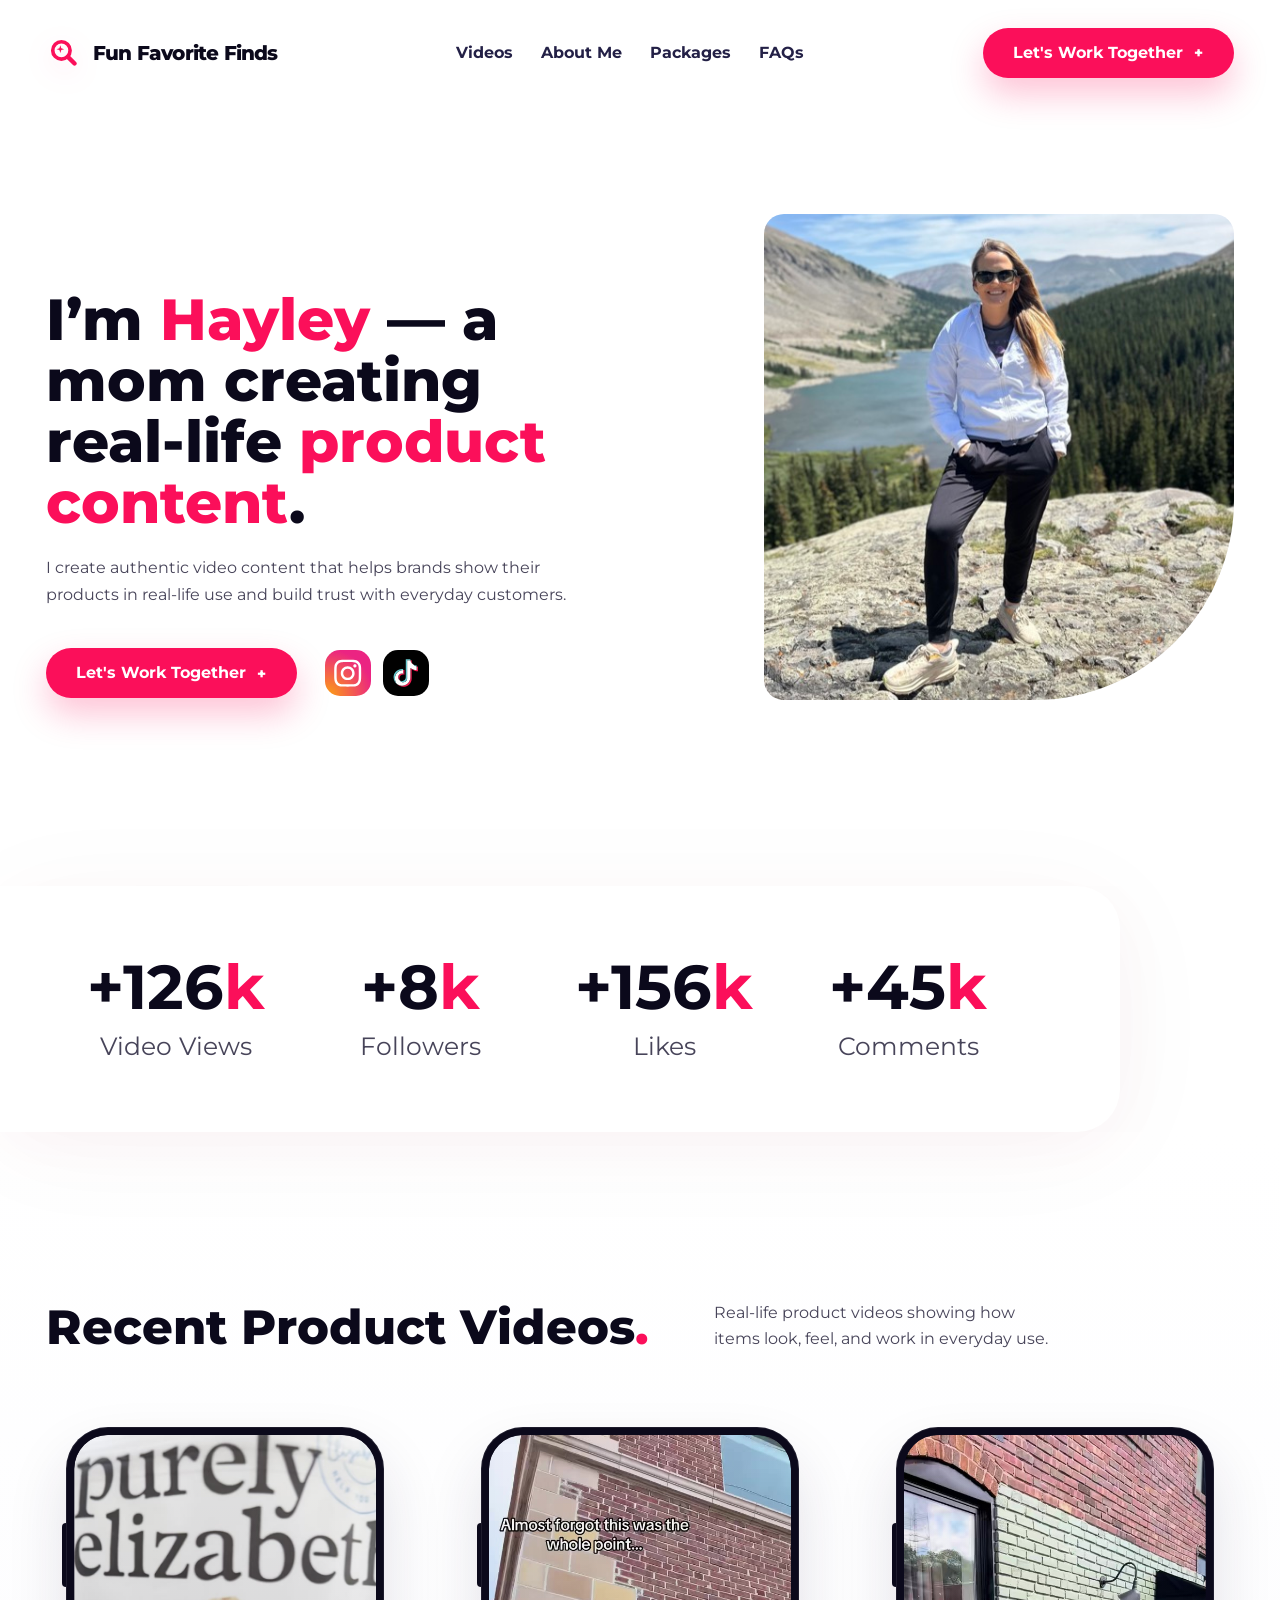
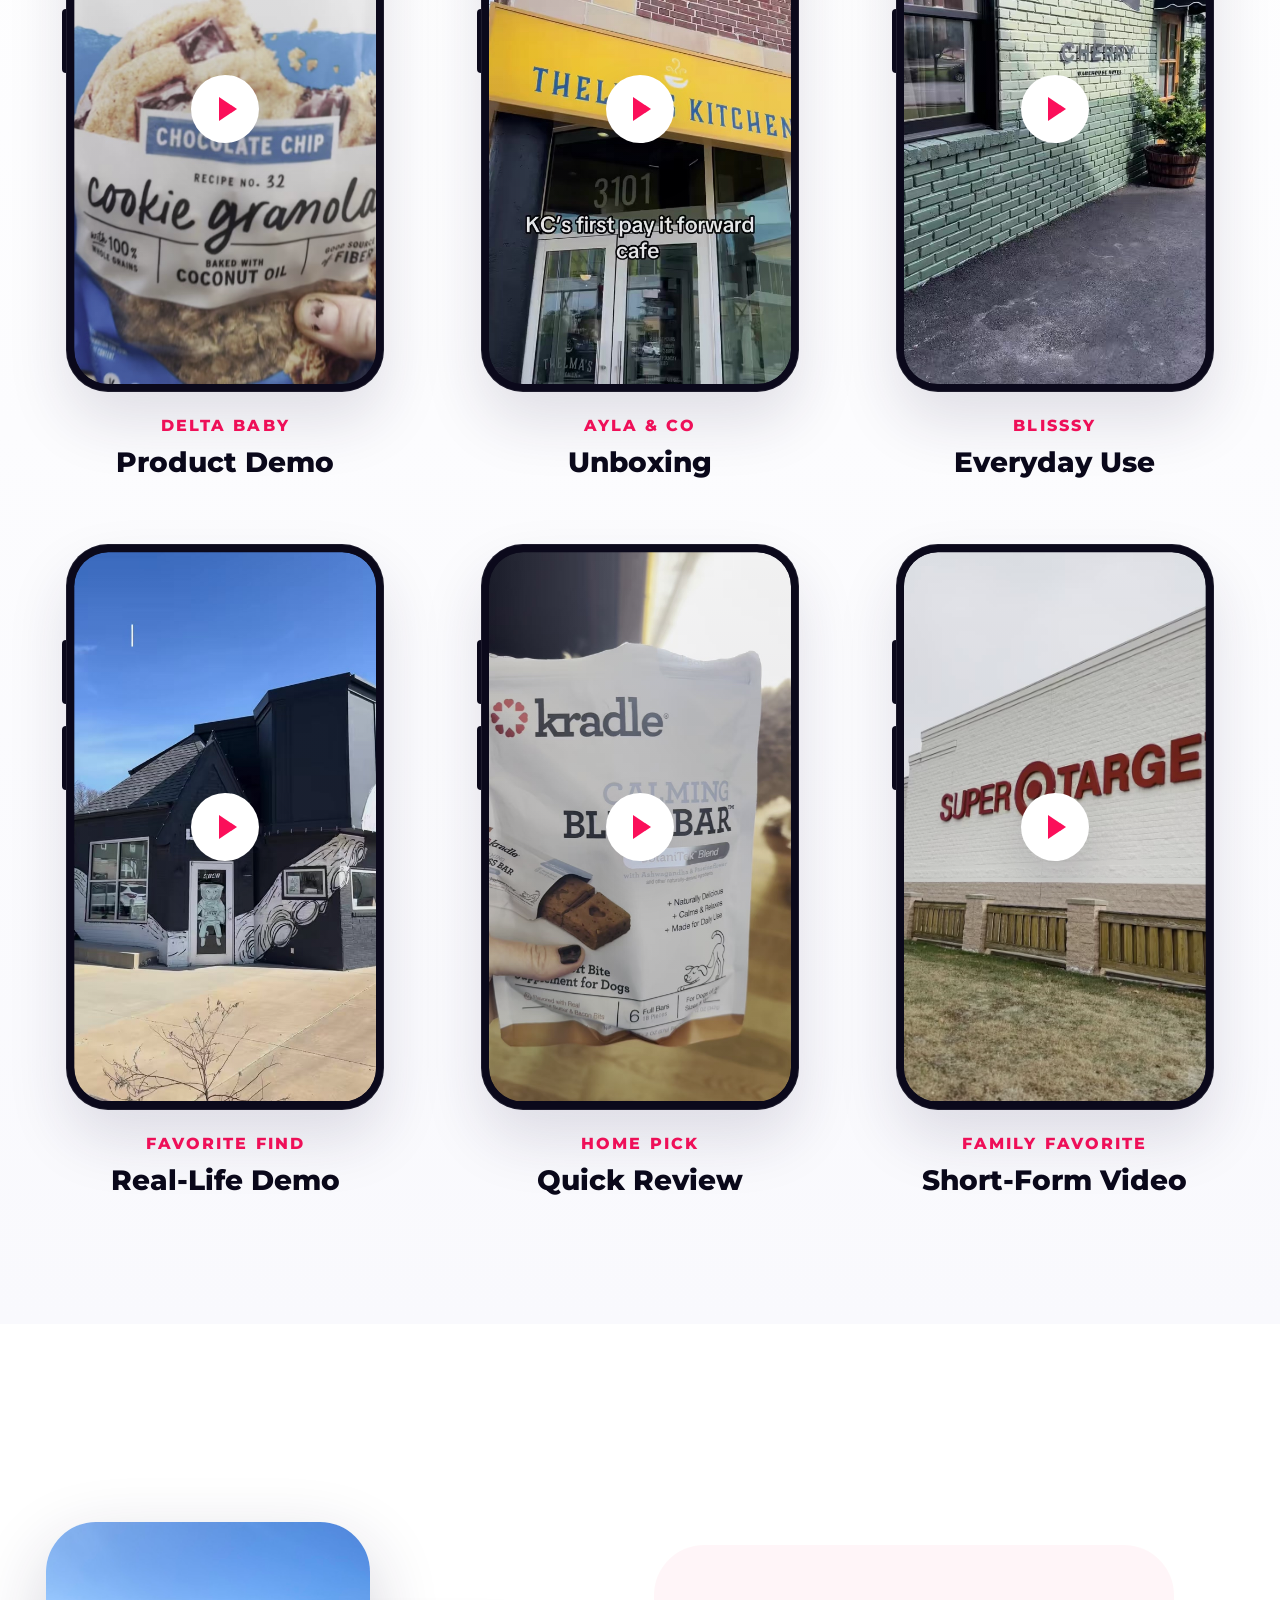
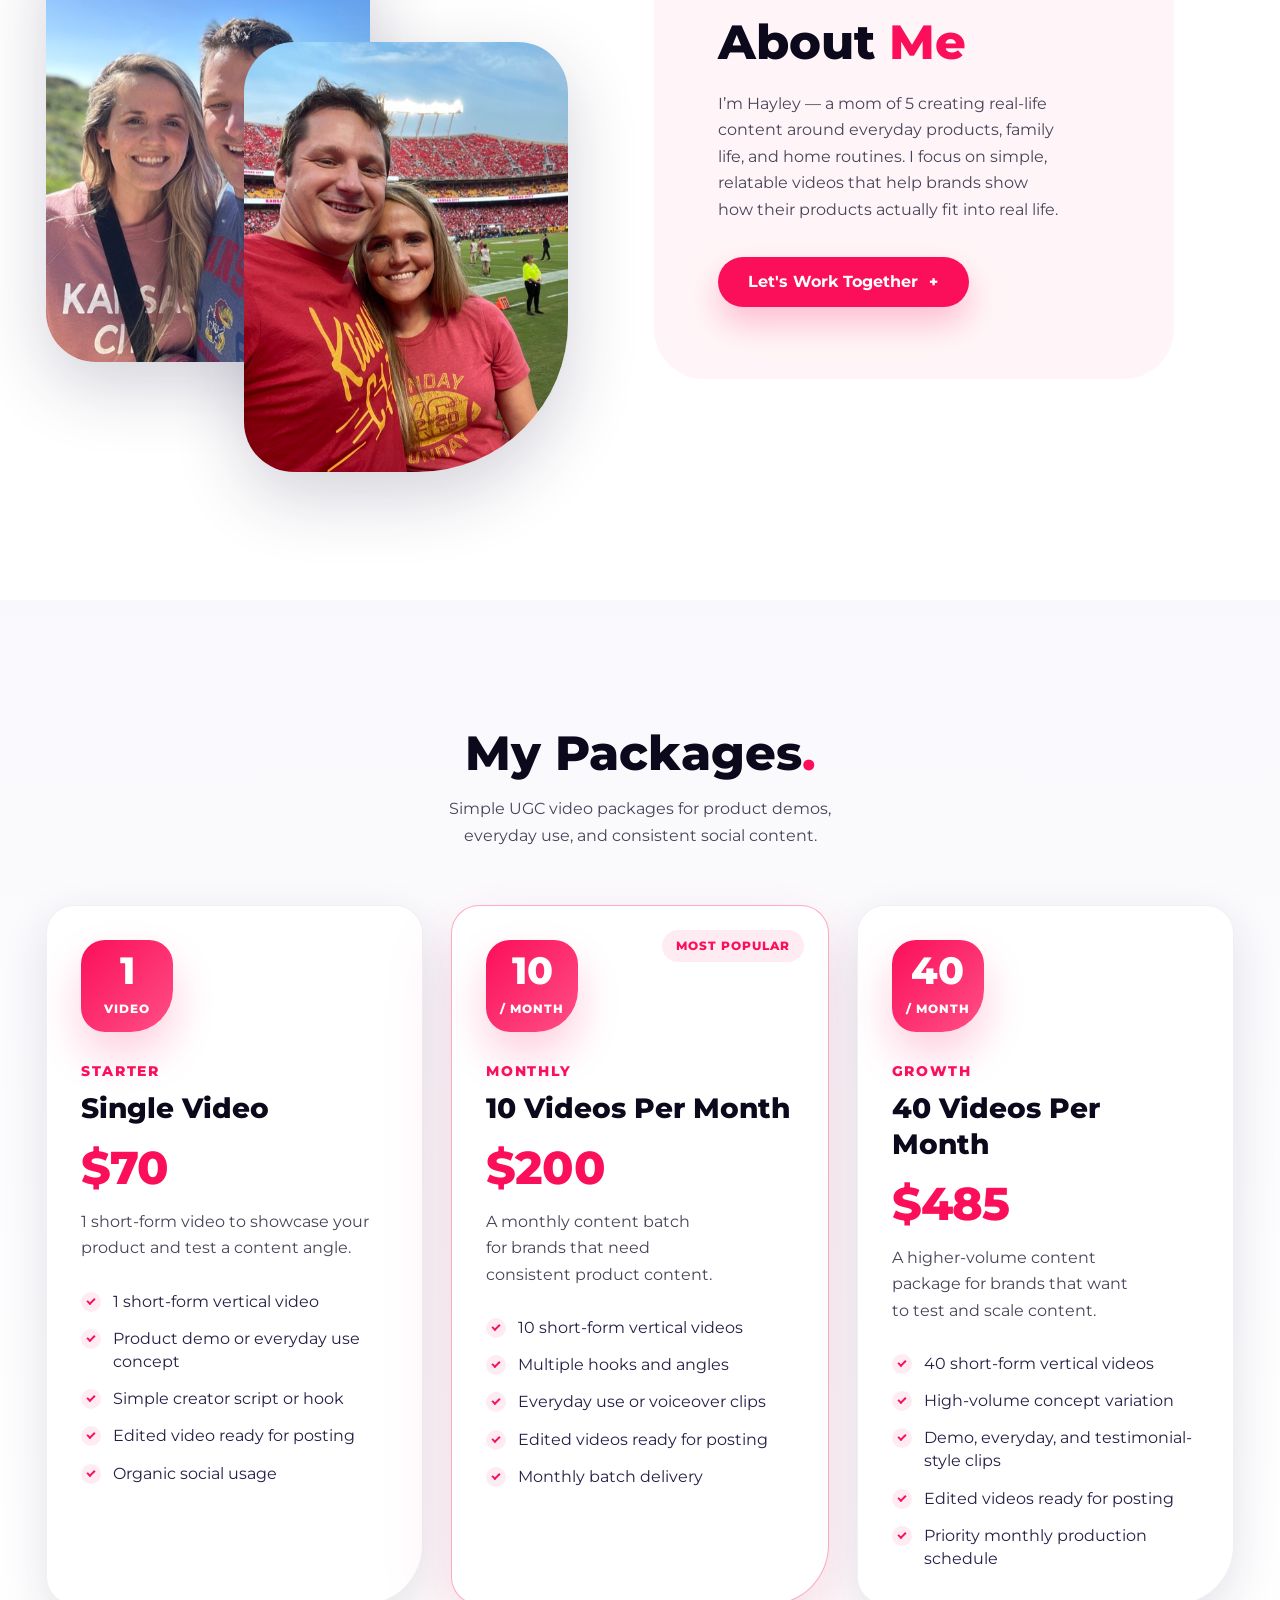
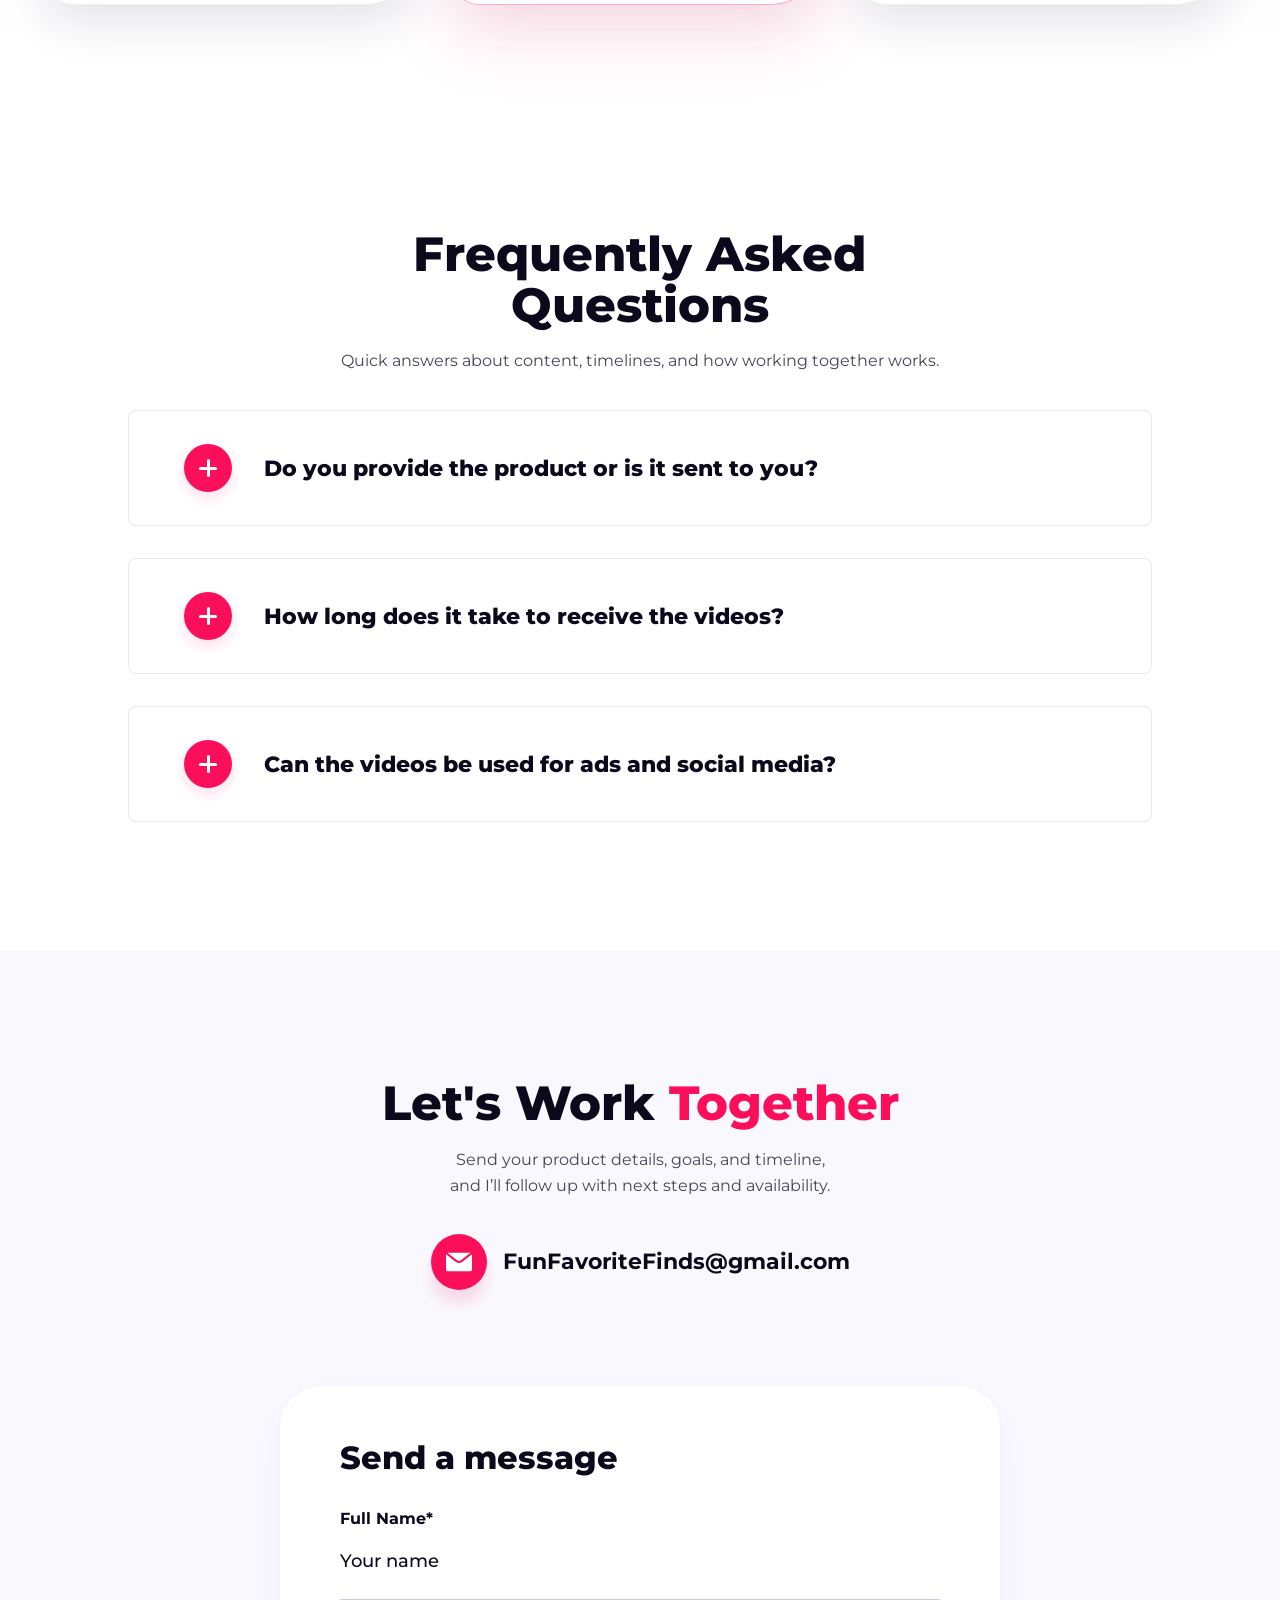
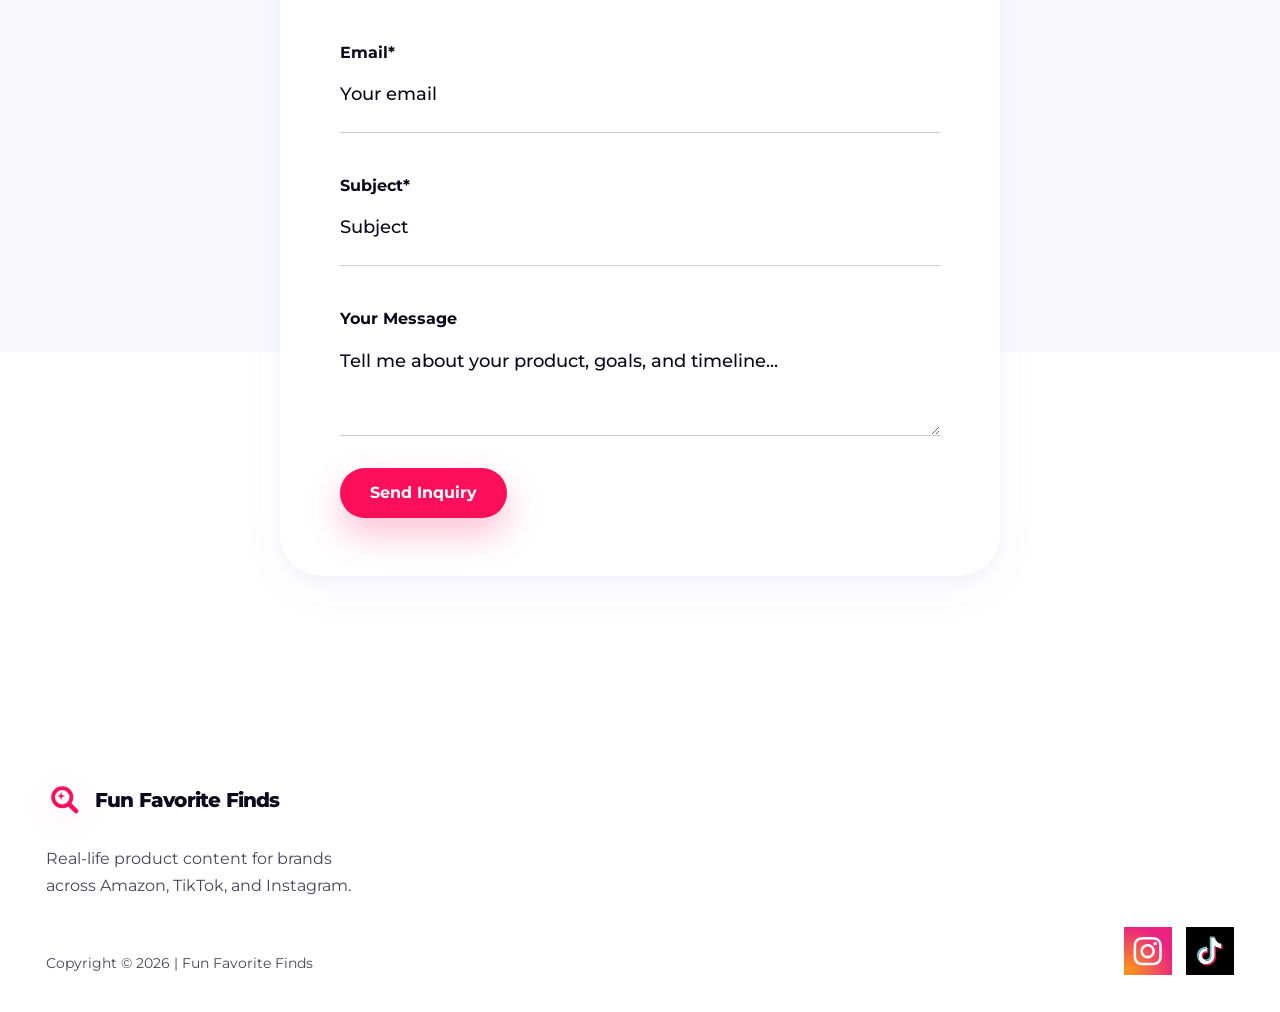
==== docs/index.html @ 31c7990f "v5" ====
<!doctype html>
<html lang="en">
<head>
  <meta charset="UTF-8">
  <meta name="viewport" content="width=device-width, initial-scale=1.0">
  <title>Fun Favorite Finds - UGC Portfolio</title>
  <meta name="description" content="Fun Favorite Finds is a UGC portfolio for product demos, lifestyle clips, and creator-led social content.">
  <meta property="og:title" content="Fun Favorite Finds - UGC Portfolio">
  <meta property="og:description" content="Product demos, lifestyle clips, and creator-led social content from Fun Favorite Finds.">
  <meta property="og:type" content="website">
  <meta property="og:image" content="assets/images/image-home-hero-hayley-p-1200.jpeg">
  <link rel="icon" href="assets/svgs/favicon-influencer.svg" type="image/svg+xml">
  <link rel="apple-touch-icon" href="assets/svgs/webclip-influencer.svg">
  <script>
    (() => {
      try {
        const params = new URLSearchParams(window.location.search || "");
        if (params.get("captureStatic") === "true") {
          document.documentElement.dataset.captureStatic = "true";
        }
        if (!window.matchMedia("(prefers-reduced-motion: reduce)").matches) {
          document.documentElement.classList.add("ix-ready");
        }
      } catch (error) {
        document.documentElement.classList.add("ix-ready");
      }
    })();
  </script>
  <link rel="stylesheet" href="assets/css/styles.css">
</head>
<body>
  <header class="site-header" data-header>
    <div class="container nav-wrap">
      <a class="brand" href="#top" aria-label="Influencer home">
        <svg class="brand-mark" viewBox="0 0 48 48" aria-hidden="true" focusable="false">
          <circle class="brand-mark-lens" cx="20" cy="20" r="11.25"></circle>
          <path class="brand-mark-handle" d="M28.4 28.4 37 37"></path>
          <path class="brand-mark-sparkle" d="M18.6 13.4 19.85 17.1 23.55 18.35 19.85 19.6 18.6 23.3 17.35 19.6 13.65 18.35 17.35 17.1Z"></path>
        </svg>
        <span class="brand-word">Fun Favorite Finds</span>
      </a>
      <button class="nav-toggle" type="button" aria-label="Toggle navigation" aria-expanded="false" data-nav-toggle>
        <span></span>
        <span></span>
        <span></span>
      </button>
      <nav class="nav-menu" aria-label="Primary navigation" data-nav-menu>
        <a href="#videos">Videos</a>
        <a href="#about">About Me</a>
        <a href="#products">Packages</a>
        <a href="#faqs">FAQs</a>
      </nav>
      <div class="nav-action">
        <a class="button button-primary" href="#contact">Let's Work Together <span class="button-plus" aria-hidden="true">+</span></a>
      </div>
    </div>
  </header>

  <main id="top">
    <section class="section hero-section" aria-labelledby="hero-title">
      <div class="container hero-grid">
        <div class="hero-copy" data-ix="fade-up" data-ix-load>
          <h1 id="hero-title">I&rsquo;m <span>Hayley</span> &mdash; a mom creating real-life <span>product content</span>.</h1>
          <p>I create authentic video content that helps brands show their products in real-life use and build trust with everyday customers.</p>
          <div class="button-row">
            <a class="button button-primary" href="#contact">Let's Work Together <span class="button-plus" aria-hidden="true">+</span></a>
            <div class="hero-social" aria-label="Social media links">
              <a href="https://www.instagram.com/" target="_blank" rel="noopener" aria-label="Instagram"><img src="assets/svgs/icon-social-media-journey-03-influencer.svg" alt=""></a>
              <a href="https://www.tiktok.com/" target="_blank" rel="noopener" aria-label="TikTok"><img src="assets/svgs/icon-social-media-journey-06-influencer.svg" alt=""></a>
            </div>
          </div>
        </div>
        <div class="hero-media" data-ix="scale-in" data-ix-load>
          <picture>
            <source srcset="assets/images/image-home-hero-hayley-p-500.jpeg 500w, assets/images/image-home-hero-hayley-p-800.jpeg 800w, assets/images/image-home-hero-hayley-p-1200.jpeg 1200w, assets/images/image-home-hero-hayley-p-1600.jpeg 1600w" sizes="(max-width: 767px) 90vw, 470px">
            <img src="assets/images/image-home-hero-hayley-p-1200.jpeg" alt="Hayley standing in front of a mountain lake">
          </picture>
        </div>
      </div>
    </section>

    <section class="achievements-section" id="achievements" aria-label="Influencer achievements">
      <div class="container achievement-grid" data-ix-stagger="children">
        <div class="achievement proof-stat-item"><strong aria-label="+126k Video Views"><span class="proof-stat-prefix">+</span><span class="proof-stat-number" data-count-target="126" data-count-decimals="0">126</span><span class="proof-stat-suffix">k</span></strong><p>Video Views</p></div>
        <div class="achievement proof-stat-item"><strong aria-label="+8k Followers"><span class="proof-stat-prefix">+</span><span class="proof-stat-number" data-count-target="8" data-count-decimals="0">8</span><span class="proof-stat-suffix">k</span></strong><p>Followers</p></div>
        <div class="achievement proof-stat-item"><strong aria-label="+156k Likes"><span class="proof-stat-prefix">+</span><span class="proof-stat-number" data-count-target="156" data-count-decimals="0">156</span><span class="proof-stat-suffix">k</span></strong><p>Likes</p></div>
        <div class="achievement proof-stat-item"><strong aria-label="+45k Comments"><span class="proof-stat-prefix">+</span><span class="proof-stat-number" data-count-target="45" data-count-decimals="0">45</span><span class="proof-stat-suffix">k</span></strong><p>Comments</p></div>
      </div>
    </section>

    <section class="section videos-section" id="videos" aria-labelledby="videos-title">
      <div class="container">
        <div class="section-heading" data-ix="fade-up">
          <h2 id="videos-title">Recent Product Videos<span>.</span></h2>
          <p>Real-life product videos showing how items look, feel, and work in everyday use.</p>
        </div>
        <div class="reels-track" data-ix-stagger="children">
          <article class="reel-card" data-reel>
            <button class="reel-phone" type="button" aria-label="Play Delta Baby product demo">
              <video preload="none" playsinline muted loop poster="assets/images/posters/reel-01.jpg" data-src="assets/videos/reel-01.mp4"></video>
              <span class="reel-play" aria-hidden="true"></span>
            </button>
            <p>Delta Baby</p>
            <h3>Product Demo</h3>
          </article>
          <article class="reel-card" data-reel>
            <button class="reel-phone" type="button" aria-label="Play Ayla & Co unboxing">
              <video preload="none" playsinline muted loop poster="assets/images/posters/reel-02.jpg" data-src="assets/videos/reel-02.mp4"></video>
              <span class="reel-play" aria-hidden="true"></span>
            </button>
            <p>Ayla &amp; Co</p>
            <h3>Unboxing</h3>
          </article>
          <article class="reel-card" data-reel>
            <button class="reel-phone" type="button" aria-label="Play Blisssy lifestyle video">
              <video preload="none" playsinline muted loop poster="assets/images/posters/reel-03.jpg" data-src="assets/videos/reel-03.mp4"></video>
              <span class="reel-play" aria-hidden="true"></span>
            </button>
            <p>Blisssy</p>
            <h3>Everyday Use</h3>
          </article>
          <article class="reel-card" data-reel>
            <button class="reel-phone" type="button" aria-label="Play everyday favorite video">
              <video preload="none" playsinline muted loop poster="assets/images/posters/reel-04.jpg" data-src="assets/videos/reel-04.mp4"></video>
              <span class="reel-play" aria-hidden="true"></span>
            </button>
            <p>Favorite Find</p>
            <h3>Real-Life Demo</h3>
          </article>
          <article class="reel-card" data-reel>
            <button class="reel-phone" type="button" aria-label="Play home product video">
              <video preload="none" playsinline muted loop poster="assets/images/posters/reel-05.jpg" data-src="assets/videos/reel-05.mp4"></video>
              <span class="reel-play" aria-hidden="true"></span>
            </button>
            <p>Home Pick</p>
            <h3>Quick Review</h3>
          </article>
          <article class="reel-card" data-reel>
            <button class="reel-phone" type="button" aria-label="Play family favorite video">
              <video preload="none" playsinline muted loop poster="assets/images/posters/reel-06.jpg" data-src="assets/videos/reel-06.mp4"></video>
              <span class="reel-play" aria-hidden="true"></span>
            </button>
            <p>Family Favorite</p>
            <h3>Short-Form Video</h3>
          </article>
        </div>
      </div>
    </section>

    <section class="section about-section" id="about" aria-labelledby="about-title">
      <div class="container about-grid">
        <div class="about-media">
          <img class="about-img about-img--front" src="assets/images/image-about-hayley-01-p-800.jpeg" srcset="assets/images/image-about-hayley-01-p-500.jpeg 500w, assets/images/image-about-hayley-01-p-800.jpeg 800w, assets/images/image-about-hayley-01-p-1200.jpeg 1200w, assets/images/image-about-hayley-01-p-1600.jpeg 1600w" sizes="(max-width: 767px) 58vw, 330px" alt="Hayley smiling near the beach with her husband" data-ix="scale-in">
          <img class="about-img about-img--back" src="assets/images/image-about-hayley-02-p-800.jpeg" srcset="assets/images/image-about-hayley-02-p-500.jpeg 500w, assets/images/image-about-hayley-02-p-800.jpeg 800w, assets/images/image-about-hayley-02-p-1200.jpeg 1200w, assets/images/image-about-hayley-02-p-1600.jpeg 1600w" sizes="(max-width: 767px) 58vw, 330px" alt="Hayley smiling at a football stadium with her husband" data-ix="scale-in">
        </div>
        <div class="about-copy" data-ix="fade-up">
          <h2 id="about-title">About <span>Me</span></h2>
          <p>I&rsquo;m Hayley &mdash; a mom of 5 creating real-life content around everyday products, family life, and home routines. I focus on simple, relatable videos that help brands show how their products actually fit into real life.</p>
          <a class="button button-primary" href="#contact">Let's Work Together <span class="button-plus" aria-hidden="true">+</span></a>
        </div>
      </div>
    </section>

    <section class="section products-section" id="products" aria-labelledby="products-title">
      <div class="container">
        <div class="section-heading section-heading--center" data-ix="fade-up">
          <h2 id="products-title">My Packages<span>.</span></h2>
          <p>Simple UGC video packages for product demos, everyday use, and consistent social content.</p>
        </div>
        <div class="package-grid" data-ix-stagger="children">
          <article class="package-card">
            <div class="package-visual" aria-hidden="true">
              <span>1</span>
              <small>video</small>
            </div>
            <p class="package-label">Starter</p>
            <h3>Single Video</h3>
            <strong>$70</strong>
            <p class="package-copy">1 short-form video to showcase your product and test a content angle.</p>
            <ul class="package-list">
              <li>1 short-form vertical video</li>
              <li>Product demo or everyday use concept</li>
              <li>Simple creator script or hook</li>
              <li>Edited video ready for posting</li>
              <li>Organic social usage</li>
            </ul>
          </article>
          <article class="package-card package-card--featured">
            <span class="package-badge">Most Popular</span>
            <div class="package-visual" aria-hidden="true">
              <span>10</span>
              <small>/ month</small>
            </div>
            <p class="package-label">Monthly</p>
            <h3>10 Videos Per Month</h3>
            <strong>$200</strong>
            <p class="package-copy">A monthly content batch for brands that need consistent product content.</p>
            <ul class="package-list">
              <li>10 short-form vertical videos</li>
              <li>Multiple hooks and angles</li>
              <li>Everyday use or voiceover clips</li>
              <li>Edited videos ready for posting</li>
              <li>Monthly batch delivery</li>
            </ul>
          </article>
          <article class="package-card">
            <div class="package-visual" aria-hidden="true">
              <span>40</span>
              <small>/ month</small>
            </div>
            <p class="package-label">Growth</p>
            <h3>40 Videos Per Month</h3>
            <strong>$485</strong>
            <p class="package-copy">A higher-volume content package for brands that want to test and scale content.</p>
            <ul class="package-list">
              <li>40 short-form vertical videos</li>
              <li>High-volume concept variation</li>
              <li>Demo, everyday, and testimonial-style clips</li>
              <li>Edited videos ready for posting</li>
              <li>Priority monthly production schedule</li>
            </ul>
          </article>
        </div>
      </div>
    </section>

    <section class="section faq-section" id="faqs" aria-labelledby="faq-title">
      <div class="container faq-intro" data-ix="scale-in">
        <h2 id="faq-title">Frequently Asked Questions</h2>
        <p>Quick answers about content, timelines, and how working together works.</p>
      </div>
      <div class="container faq-list" data-ix-stagger="children">
        <details class="faq-item">
          <summary><span></span>Do you provide the product or is it sent to you?</summary>
          <div><p>Brands send the product so I can create real-life content using it. This allows me to film authentic demos and show how it actually fits into everyday use.</p></div>
        </details>
        <details class="faq-item">
          <summary><span></span>How long does it take to receive the videos?</summary>
          <div><p>Most videos are delivered within a few days after receiving the product. Timing may vary slightly depending on the project, but I keep turnaround fast and consistent.</p></div>
        </details>
        <details class="faq-item">
          <summary><span></span>Can the videos be used for ads and social media?</summary>
          <div><p>Yes &mdash; videos can be used across social media, Amazon listings, and ads unless discussed otherwise. I create content that&rsquo;s flexible and ready to use across platforms.</p></div>
        </details>
      </div>
    </section>

    <section class="section contact-section" id="contact" aria-labelledby="contact-title">
      <div class="container contact-intro" data-ix="scale-in">
        <h2 id="contact-title">Let's Work <span>Together</span></h2>
        <p>Send your product details, goals, and timeline, and I&rsquo;ll follow up with next steps and availability.</p>
        <a class="contact-email" href="mailto:FunFavoriteFinds@gmail.com">
          <span><img src="assets/svgs/icon-contact-influencer.svg" alt=""></span>
          FunFavoriteFinds@gmail.com
        </a>
      </div>
      <div class="container contact-form-wrap">
        <form class="contact-card" data-ix="scale-in" action="#" method="get">
          <h2>Send a message</h2>
          <div class="contact-fields">
            <label>Full Name*<input type="text" name="name" placeholder="Your name" required></label>
            <label>Email*<input type="email" name="email" placeholder="Your email" required></label>
            <label>Subject*<input type="text" name="subject" placeholder="Subject" required></label>
            <label>Your Message<textarea name="message" placeholder="Tell me about your product, goals, and timeline..."></textarea></label>
          </div>
          <button class="button button-primary" type="submit">Send Inquiry</button>
        </form>
      </div>
    </section>
  </main>

  <footer class="site-footer">
    <div class="container">
      <div class="footer-top">
        <div>
          <a class="brand footer-brand" href="#top"><svg class="brand-mark" viewBox="0 0 48 48" aria-hidden="true" focusable="false"><circle class="brand-mark-lens" cx="20" cy="20" r="11.25"></circle><path class="brand-mark-handle" d="M28.4 28.4 37 37"></path><path class="brand-mark-sparkle" d="M18.6 13.4 19.85 17.1 23.55 18.35 19.85 19.6 18.6 23.3 17.35 19.6 13.65 18.35 17.35 17.1Z"></path></svg><span class="brand-word">Fun Favorite Finds</span></a>
          <p>Real-life product content for brands across Amazon, TikTok, and Instagram.</p>
        </div>
      </div>
      <div class="footer-bottom">
        <div class="small-print">Copyright © 2026 | Fun Favorite Finds</div>
        <div class="footer-social">
          <a href="https://www.instagram.com/" target="_blank" rel="noopener" aria-label="Instagram"><img src="assets/svgs/icon-social-media-journey-03-influencer.svg" alt=""></a>
          <a href="https://www.tiktok.com/" target="_blank" rel="noopener" aria-label="TikTok"><img src="assets/svgs/icon-social-media-journey-06-influencer.svg" alt=""></a>
        </div>
      </div>
    </div>
  </footer>

  <script src="assets/js/header.js"></script>
  <script src="assets/js/dropdown.js"></script>
  <script src="assets/js/reveal.js"></script>
  <script src="assets/js/stats.js"></script>
  <script src="assets/js/reels.js"></script>
  <script src="assets/js/main.js"></script>
</body>
</html>
---- docs/assets/css/styles.css ----
@import "./base.css";
@import "./layout.css";
@import "./components.css";
@import "./sections.css";
@import "./motion.css";
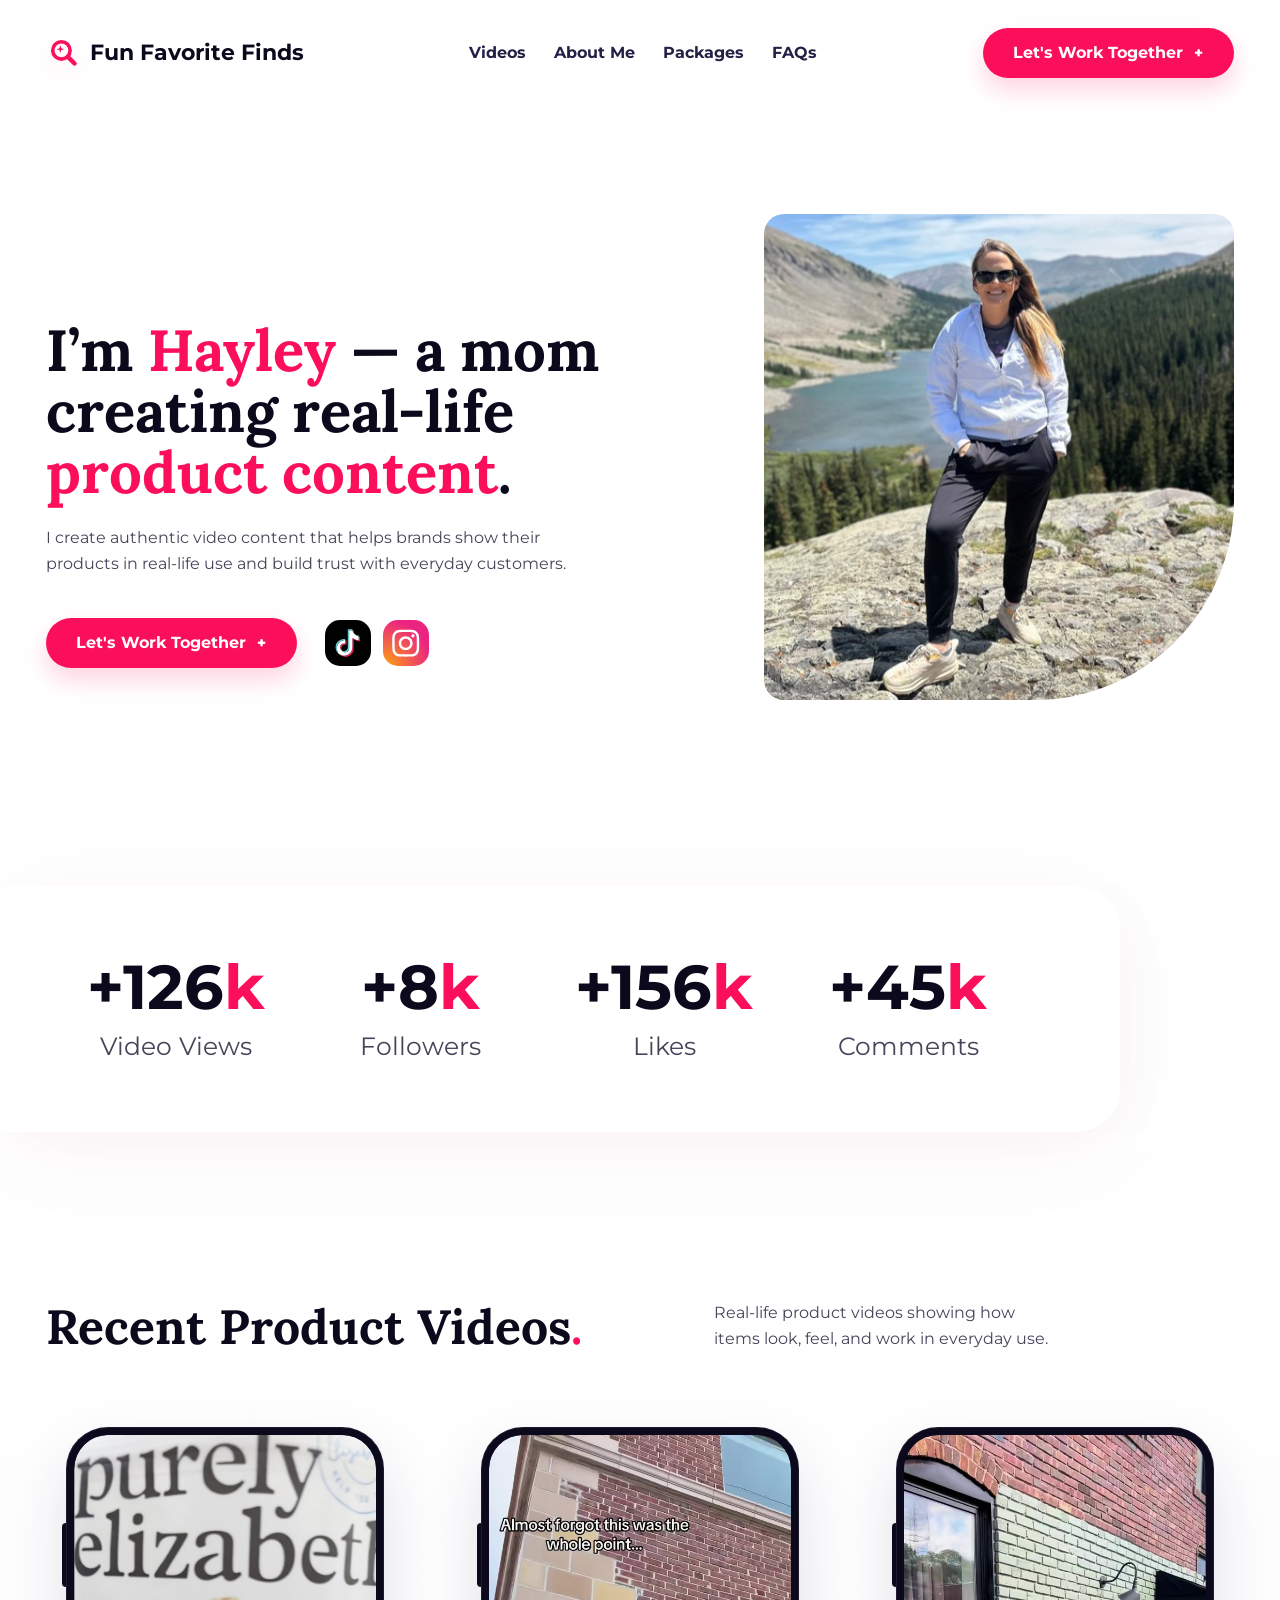
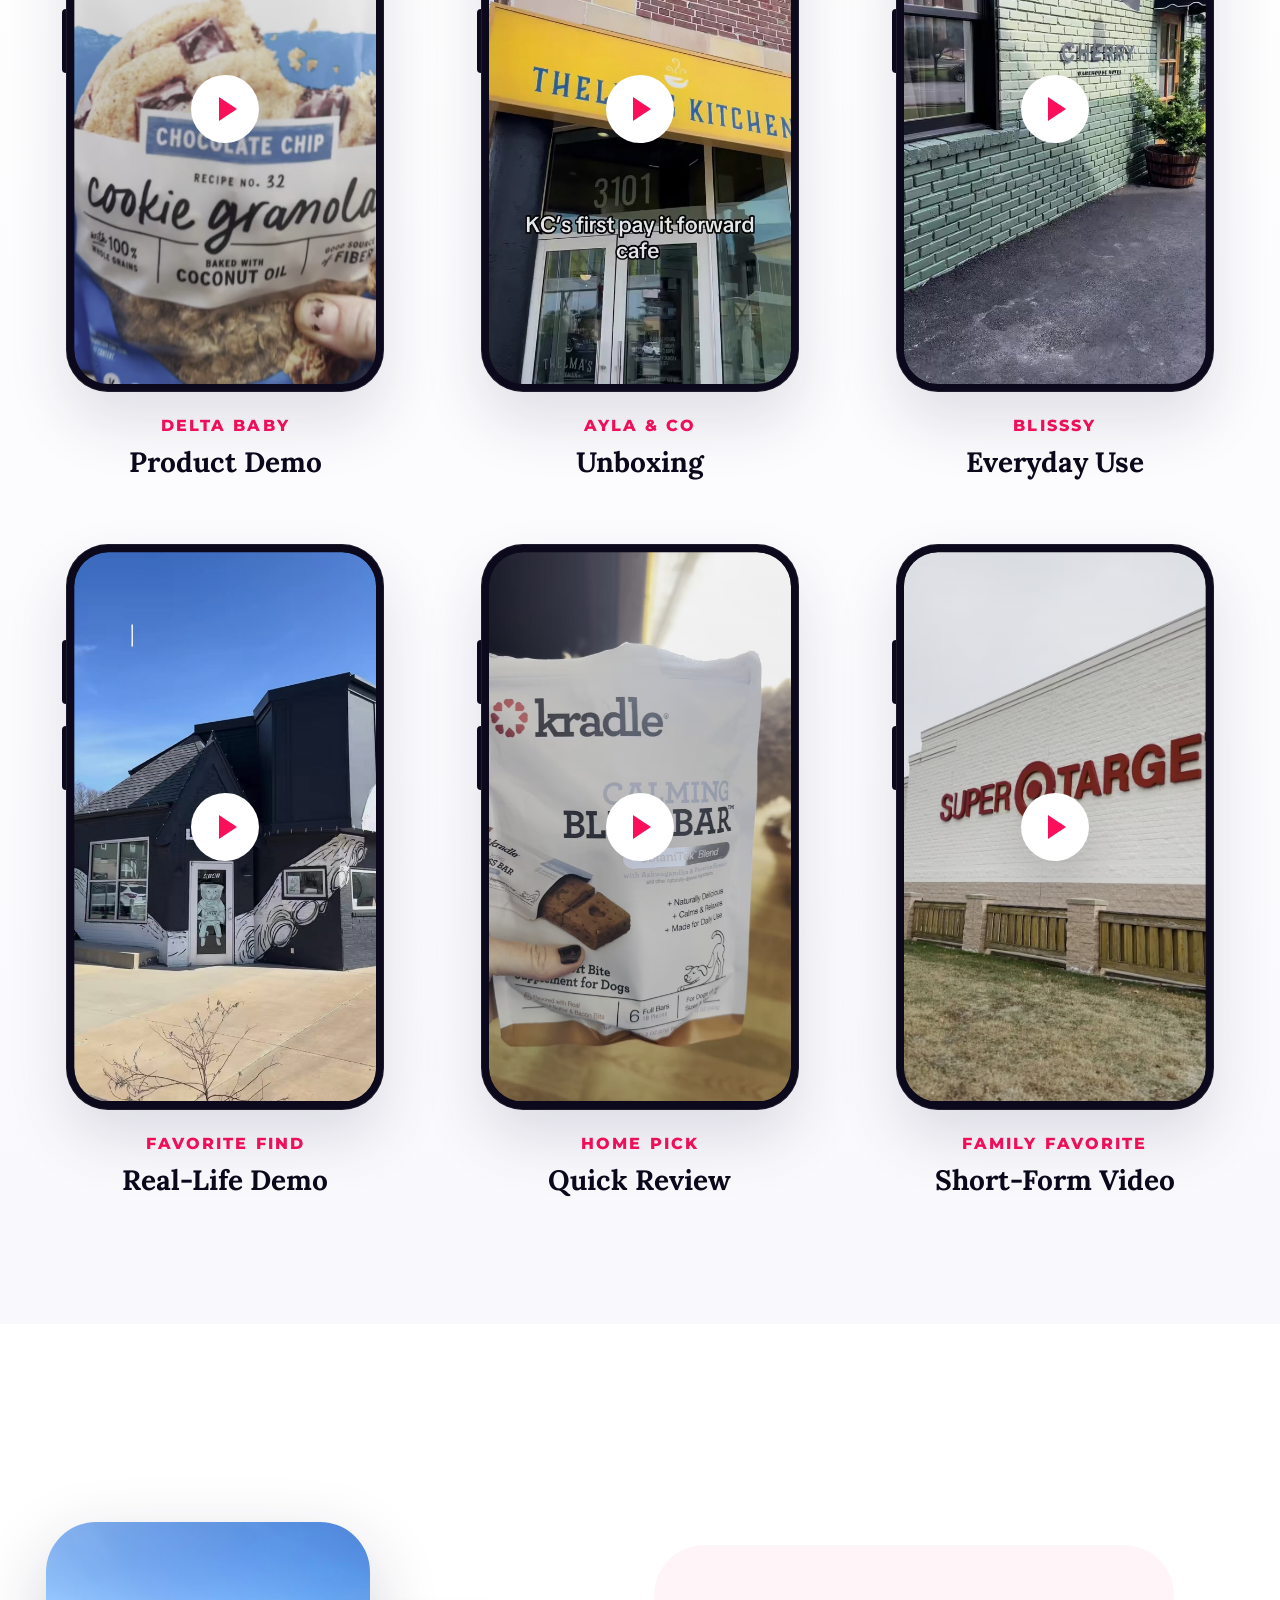
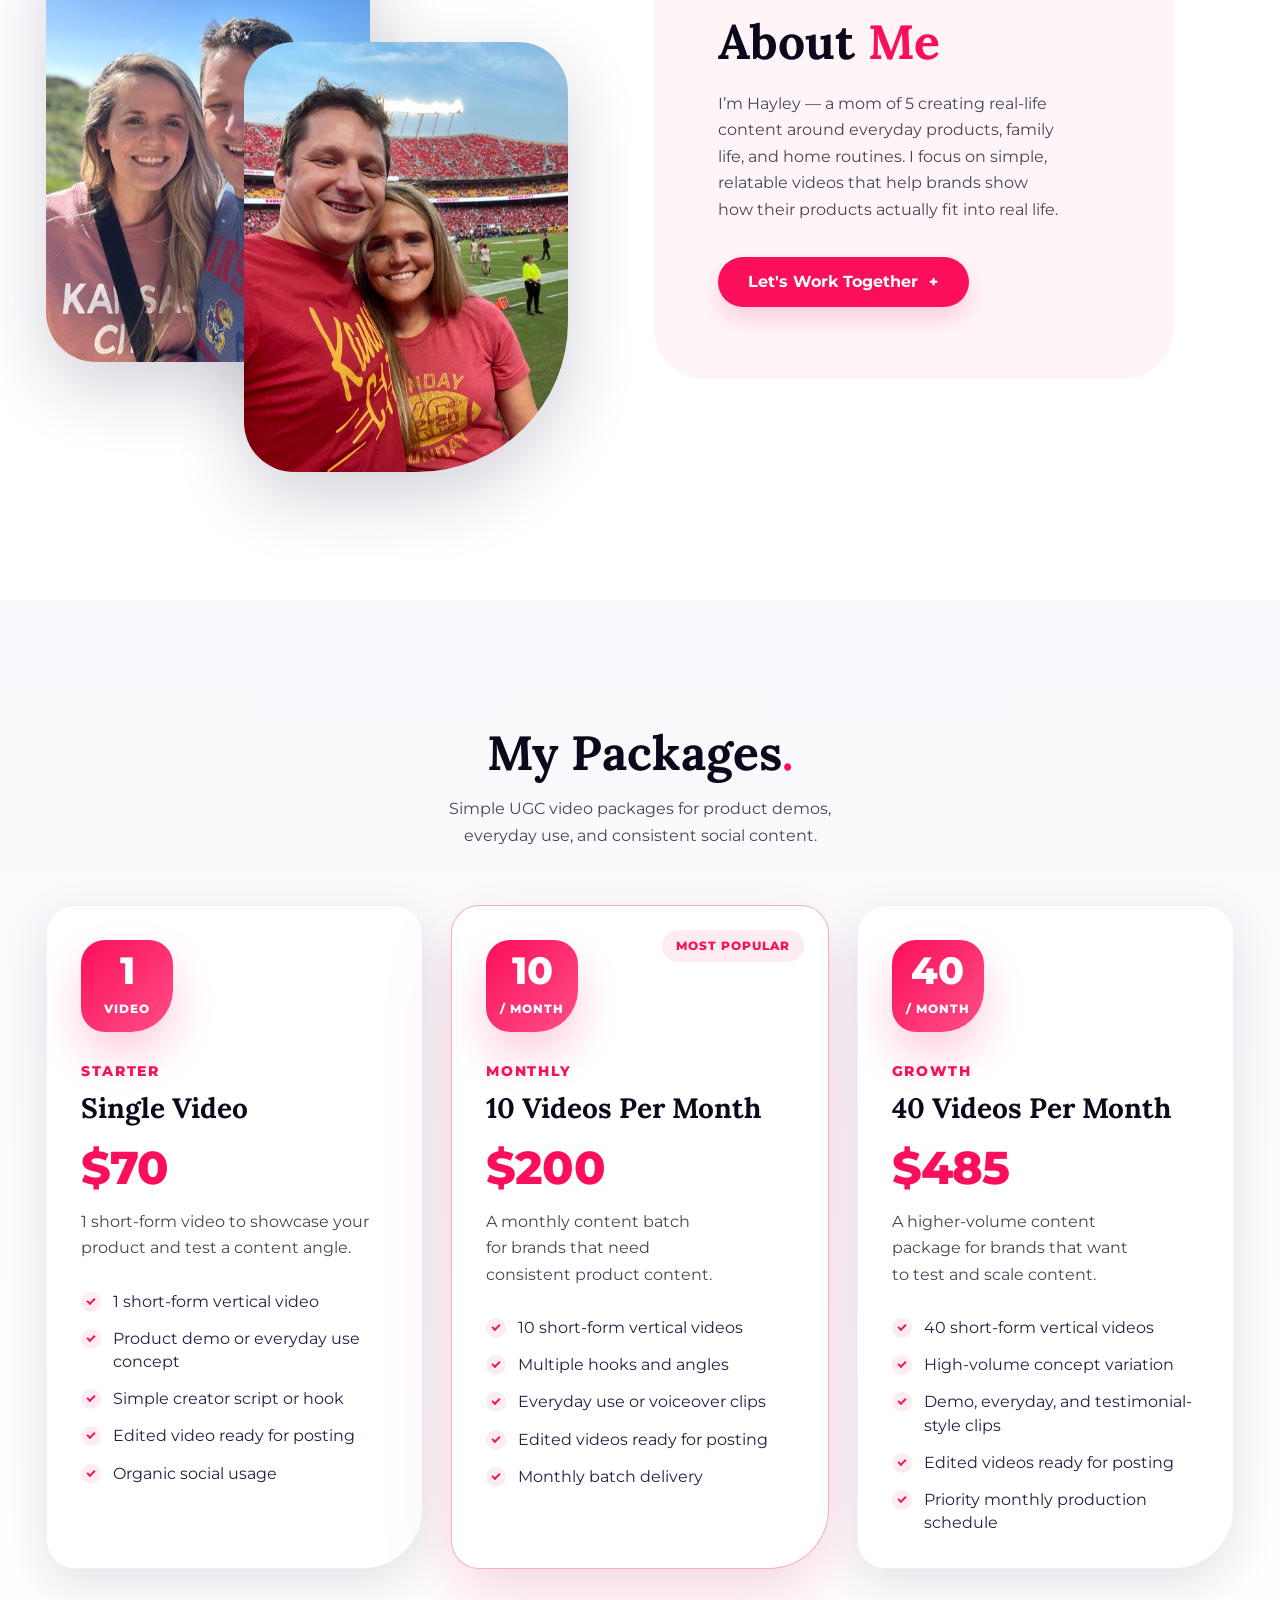
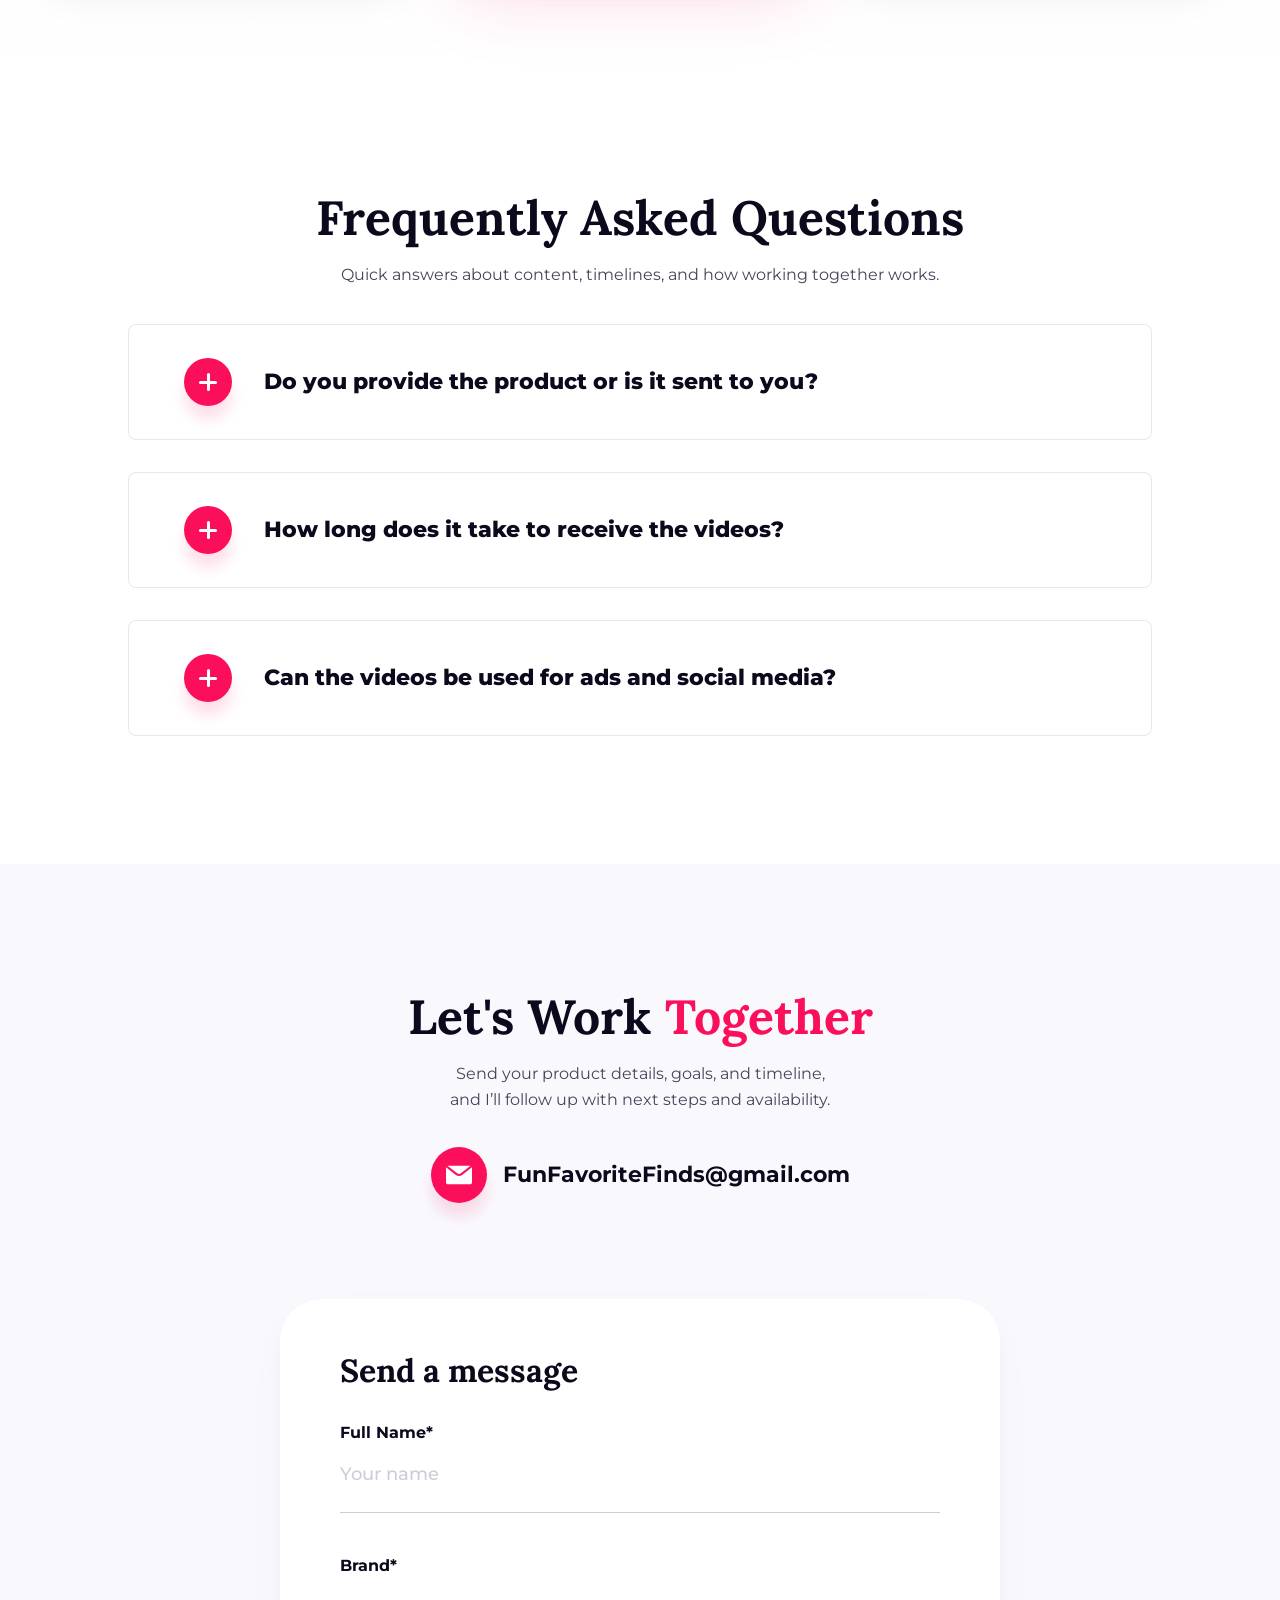
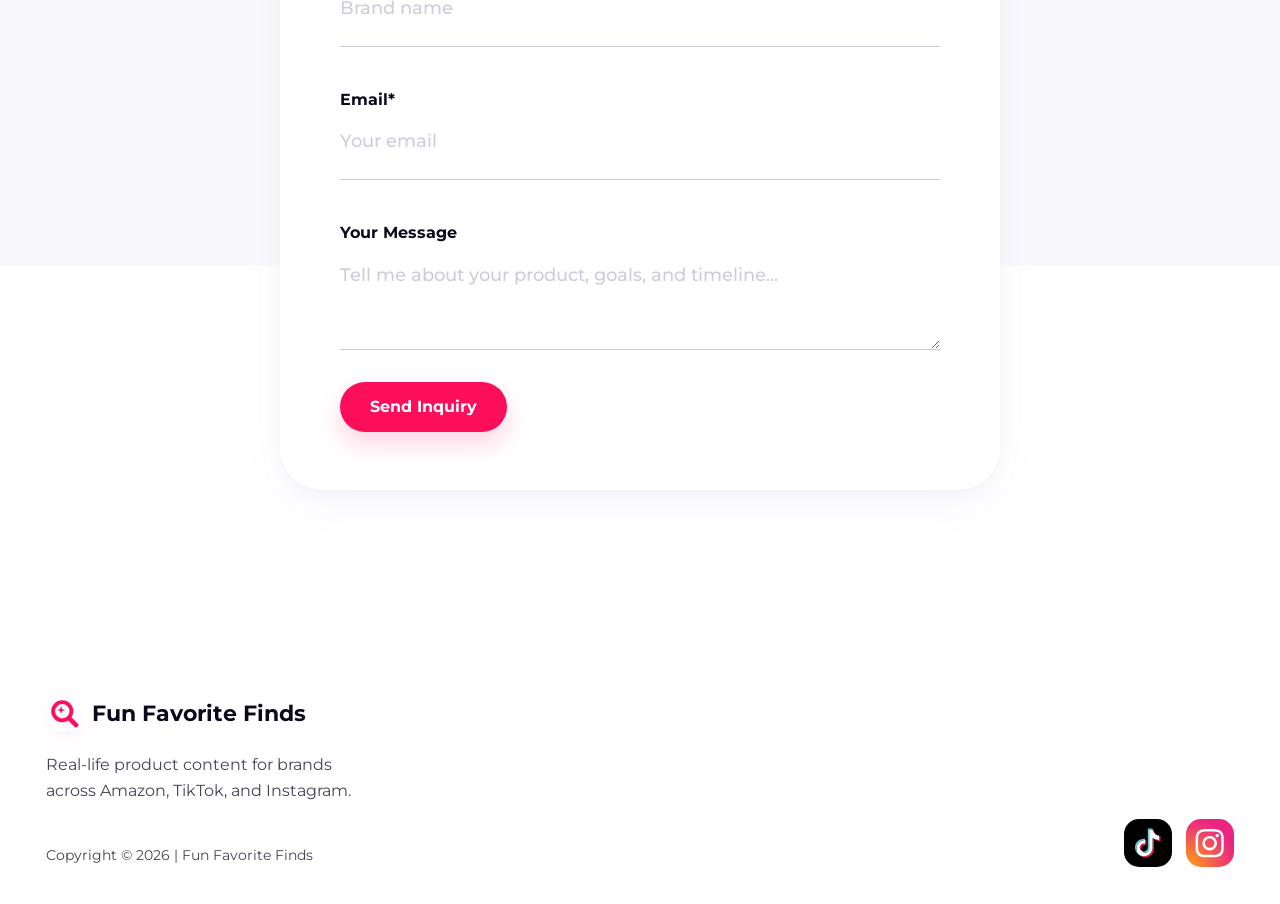
==== commit 0b8e06f2: "v5" ====
--- a/docs/index.html
+++ b/docs/index.html
@@ -17,6 +17,14 @@
         const params = new URLSearchParams(window.location.search || "");
         if (params.get("captureStatic") === "true") {
           document.documentElement.dataset.captureStatic = "true";
+        }
+        const colors = params.get("colors");
+        if (/^[0-5]$/.test(colors || "")) {
+          document.documentElement.dataset.theme = colors;
+        }
+        const fonts = params.get("fonts");
+        if (/^[0-5]$/.test(fonts || "")) {
+          document.documentElement.dataset.fonts = fonts;
         }
         if (!window.matchMedia("(prefers-reduced-motion: reduce)").matches) {
           document.documentElement.classList.add("ix-ready");
@@ -39,11 +47,6 @@
         </svg>
         <span class="brand-word">Fun Favorite Finds</span>
       </a>
-      <button class="nav-toggle" type="button" aria-label="Toggle navigation" aria-expanded="false" data-nav-toggle>
-        <span></span>
-        <span></span>
-        <span></span>
-      </button>
       <nav class="nav-menu" aria-label="Primary navigation" data-nav-menu>
         <a href="#videos">Videos</a>
         <a href="#about">About Me</a>
@@ -65,8 +68,8 @@
           <div class="button-row">
             <a class="button button-primary" href="#contact">Let's Work Together <span class="button-plus" aria-hidden="true">+</span></a>
             <div class="hero-social" aria-label="Social media links">
-              <a href="https://www.instagram.com/" target="_blank" rel="noopener" aria-label="Instagram"><img src="assets/svgs/icon-social-media-journey-03-influencer.svg" alt=""></a>
-              <a href="https://www.tiktok.com/" target="_blank" rel="noopener" aria-label="TikTok"><img src="assets/svgs/icon-social-media-journey-06-influencer.svg" alt=""></a>
+              <a href="https://www.tiktok.com/@funfavoritefinds" target="_blank" rel="noopener" aria-label="TikTok"><img src="assets/svgs/icon-social-media-journey-06-influencer.svg" alt=""></a>
+              <a href="https://www.instagram.com/fun_favorite_finds" target="_blank" rel="noopener" aria-label="Instagram"><img src="assets/svgs/icon-social-media-journey-03-influencer.svg" alt=""></a>
             </div>
           </div>
         </div>
@@ -119,30 +122,35 @@
             <p>Blisssy</p>
             <h3>Everyday Use</h3>
           </article>
-          <article class="reel-card" data-reel>
-            <button class="reel-phone" type="button" aria-label="Play everyday favorite video">
-              <video preload="none" playsinline muted loop poster="assets/images/posters/reel-04.jpg" data-src="assets/videos/reel-04.mp4"></video>
-              <span class="reel-play" aria-hidden="true"></span>
-            </button>
-            <p>Favorite Find</p>
-            <h3>Real-Life Demo</h3>
-          </article>
-          <article class="reel-card" data-reel>
-            <button class="reel-phone" type="button" aria-label="Play home product video">
-              <video preload="none" playsinline muted loop poster="assets/images/posters/reel-05.jpg" data-src="assets/videos/reel-05.mp4"></video>
-              <span class="reel-play" aria-hidden="true"></span>
-            </button>
-            <p>Home Pick</p>
-            <h3>Quick Review</h3>
-          </article>
-          <article class="reel-card" data-reel>
-            <button class="reel-phone" type="button" aria-label="Play family favorite video">
-              <video preload="none" playsinline muted loop poster="assets/images/posters/reel-06.jpg" data-src="assets/videos/reel-06.mp4"></video>
-              <span class="reel-play" aria-hidden="true"></span>
-            </button>
-            <p>Family Favorite</p>
-            <h3>Short-Form Video</h3>
-          </article>
+          <div class="reels-more-wrap">
+            <button class="button button-secondary reels-more-button" type="button" aria-expanded="false" data-reels-toggle>View More</button>
+          </div>
+          <div class="reels-extra" data-reels-extra>
+            <article class="reel-card" data-reel>
+              <button class="reel-phone" type="button" aria-label="Play everyday favorite video">
+                <video preload="none" playsinline muted loop poster="assets/images/posters/reel-04.jpg" data-src="assets/videos/reel-04.mp4"></video>
+                <span class="reel-play" aria-hidden="true"></span>
+              </button>
+              <p>Favorite Find</p>
+              <h3>Real-Life Demo</h3>
+            </article>
+            <article class="reel-card" data-reel>
+              <button class="reel-phone" type="button" aria-label="Play home product video">
+                <video preload="none" playsinline muted loop poster="assets/images/posters/reel-05.jpg" data-src="assets/videos/reel-05.mp4"></video>
+                <span class="reel-play" aria-hidden="true"></span>
+              </button>
+              <p>Home Pick</p>
+              <h3>Quick Review</h3>
+            </article>
+            <article class="reel-card" data-reel>
+              <button class="reel-phone" type="button" aria-label="Play family favorite video">
+                <video preload="none" playsinline muted loop poster="assets/images/posters/reel-06.jpg" data-src="assets/videos/reel-06.mp4"></video>
+                <span class="reel-play" aria-hidden="true"></span>
+              </button>
+              <p>Family Favorite</p>
+              <h3>Short-Form Video</h3>
+            </article>
+          </div>
         </div>
       </div>
     </section>
@@ -259,8 +267,8 @@
           <h2>Send a message</h2>
           <div class="contact-fields">
             <label>Full Name*<input type="text" name="name" placeholder="Your name" required></label>
+            <label>Brand*<input type="text" name="brand" placeholder="Brand name" required></label>
             <label>Email*<input type="email" name="email" placeholder="Your email" required></label>
-            <label>Subject*<input type="text" name="subject" placeholder="Subject" required></label>
             <label>Your Message<textarea name="message" placeholder="Tell me about your product, goals, and timeline..."></textarea></label>
           </div>
           <button class="button button-primary" type="submit">Send Inquiry</button>
@@ -280,8 +288,8 @@
       <div class="footer-bottom">
         <div class="small-print">Copyright © 2026 | Fun Favorite Finds</div>
         <div class="footer-social">
-          <a href="https://www.instagram.com/" target="_blank" rel="noopener" aria-label="Instagram"><img src="assets/svgs/icon-social-media-journey-03-influencer.svg" alt=""></a>
-          <a href="https://www.tiktok.com/" target="_blank" rel="noopener" aria-label="TikTok"><img src="assets/svgs/icon-social-media-journey-06-influencer.svg" alt=""></a>
+          <a href="https://www.tiktok.com/@funfavoritefinds" target="_blank" rel="noopener" aria-label="TikTok"><img src="assets/svgs/icon-social-media-journey-06-influencer.svg" alt=""></a>
+          <a href="https://www.instagram.com/fun_favorite_finds" target="_blank" rel="noopener" aria-label="Instagram"><img src="assets/svgs/icon-social-media-journey-03-influencer.svg" alt=""></a>
         </div>
       </div>
     </div>
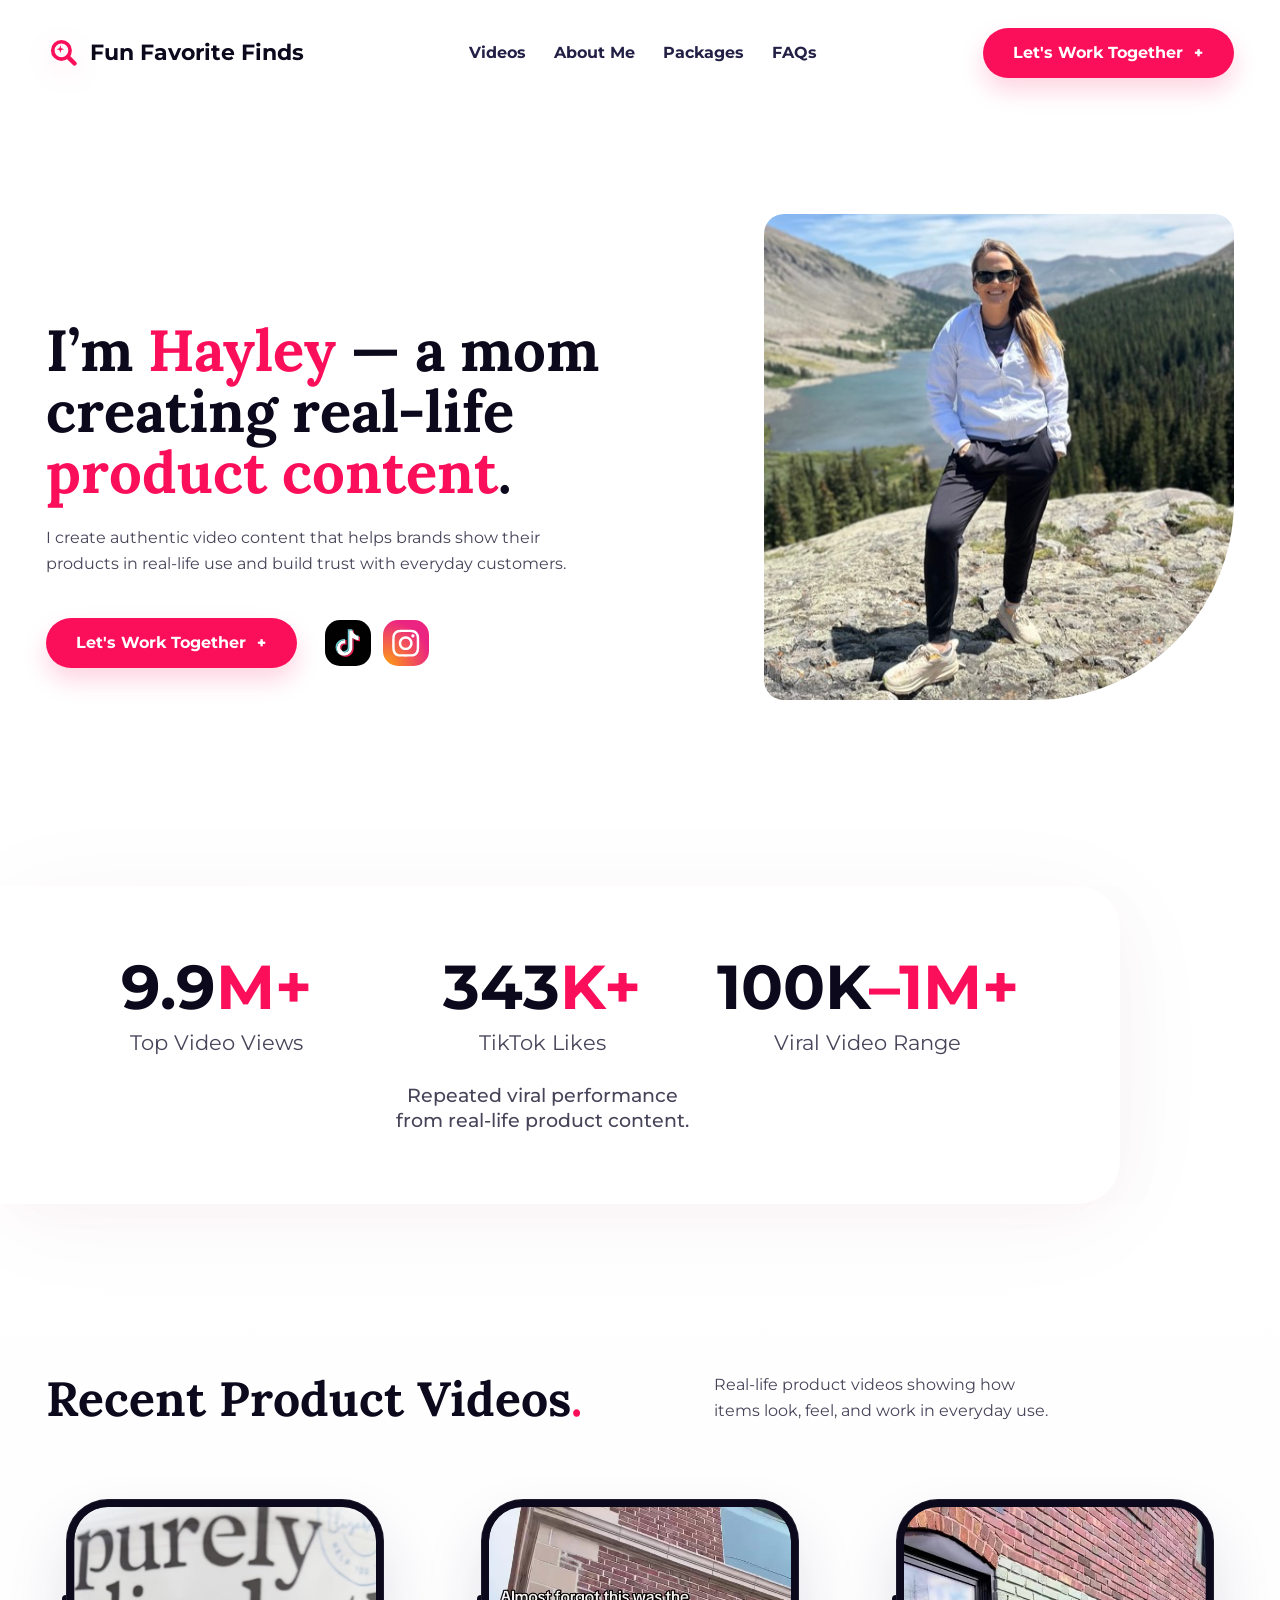
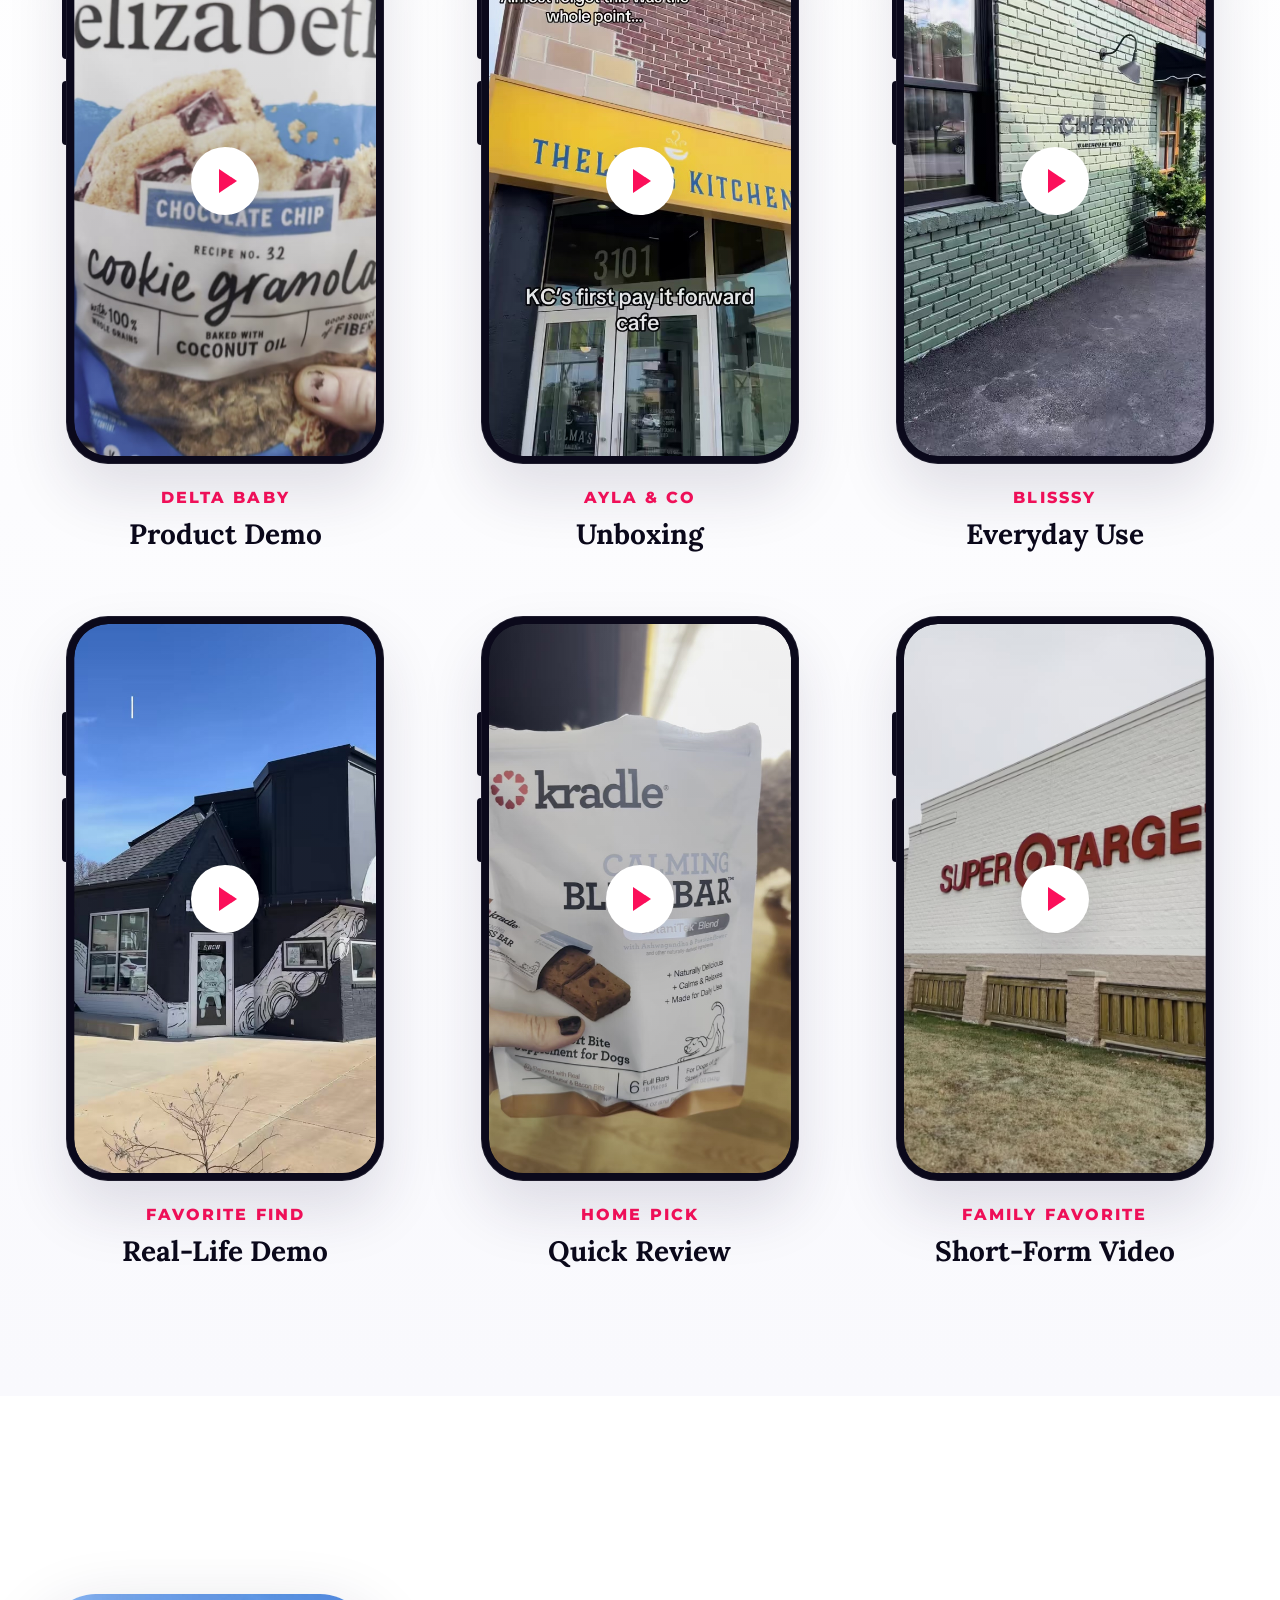
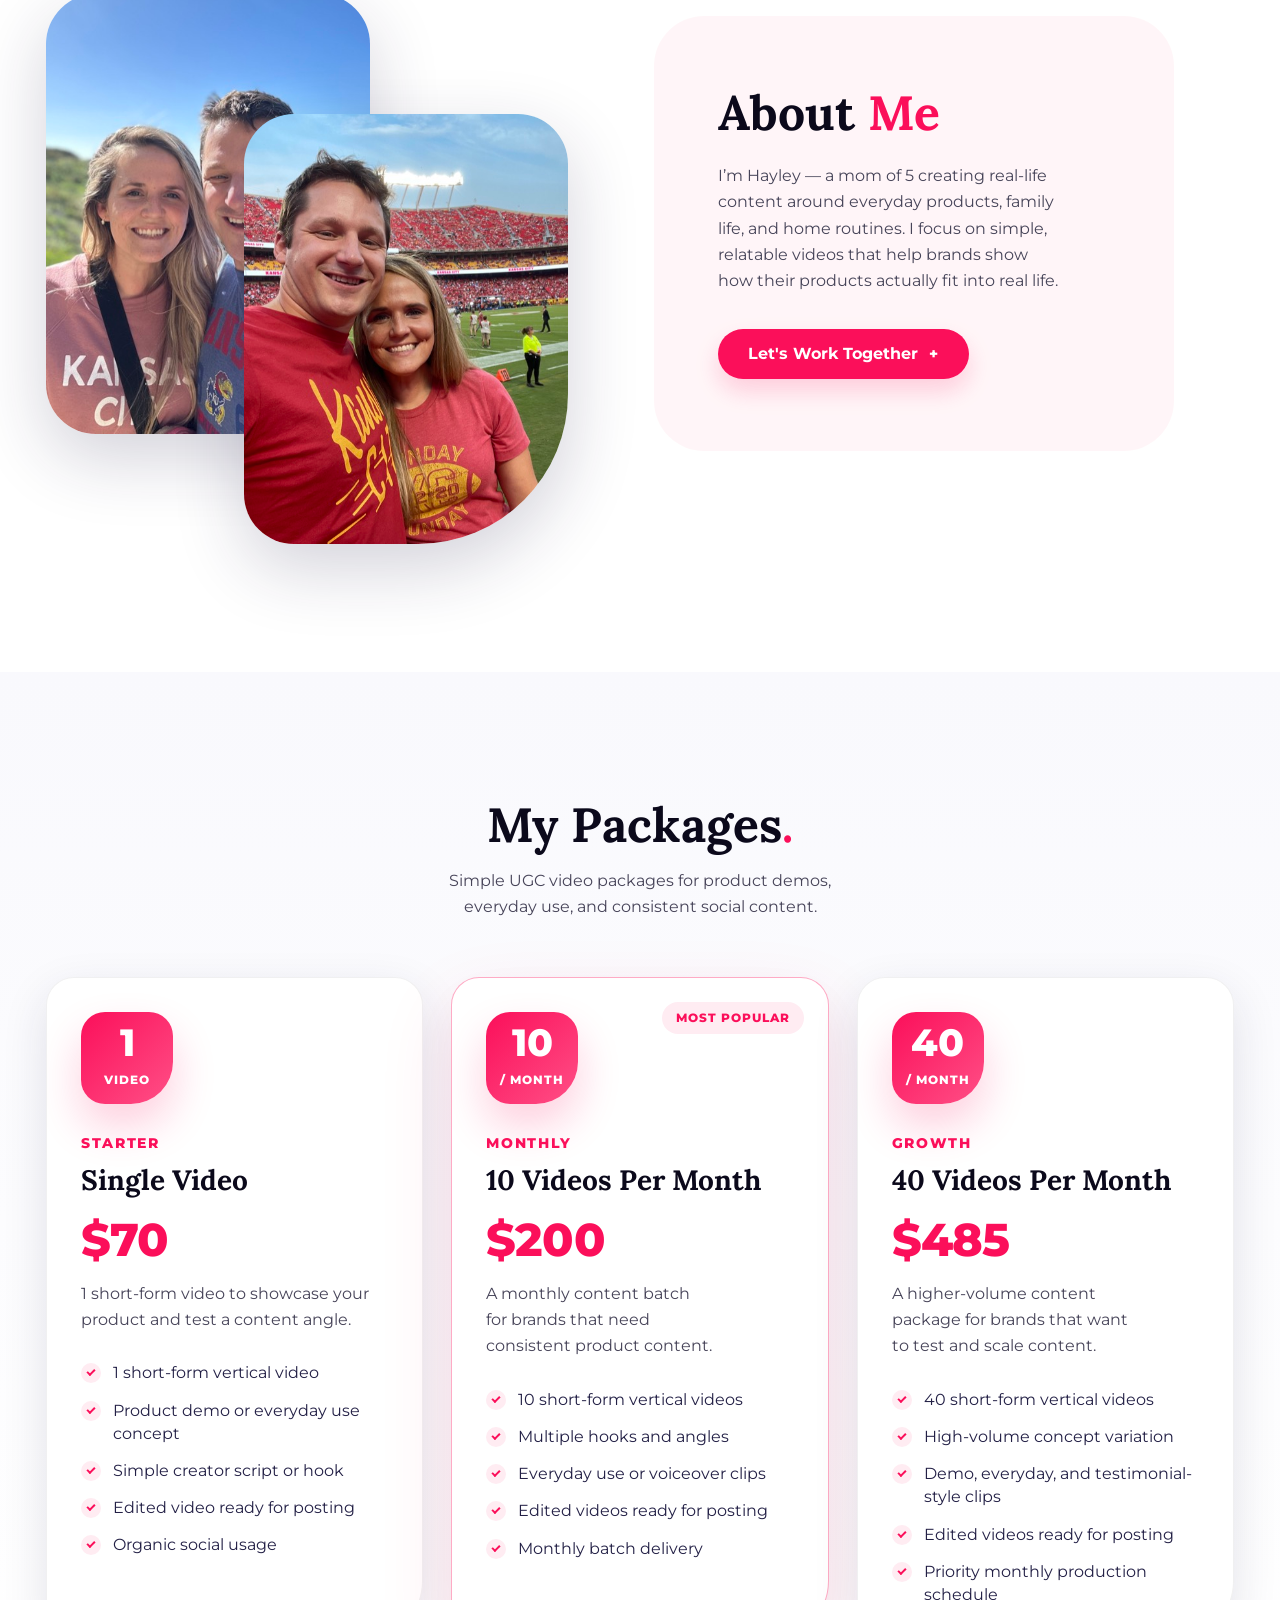
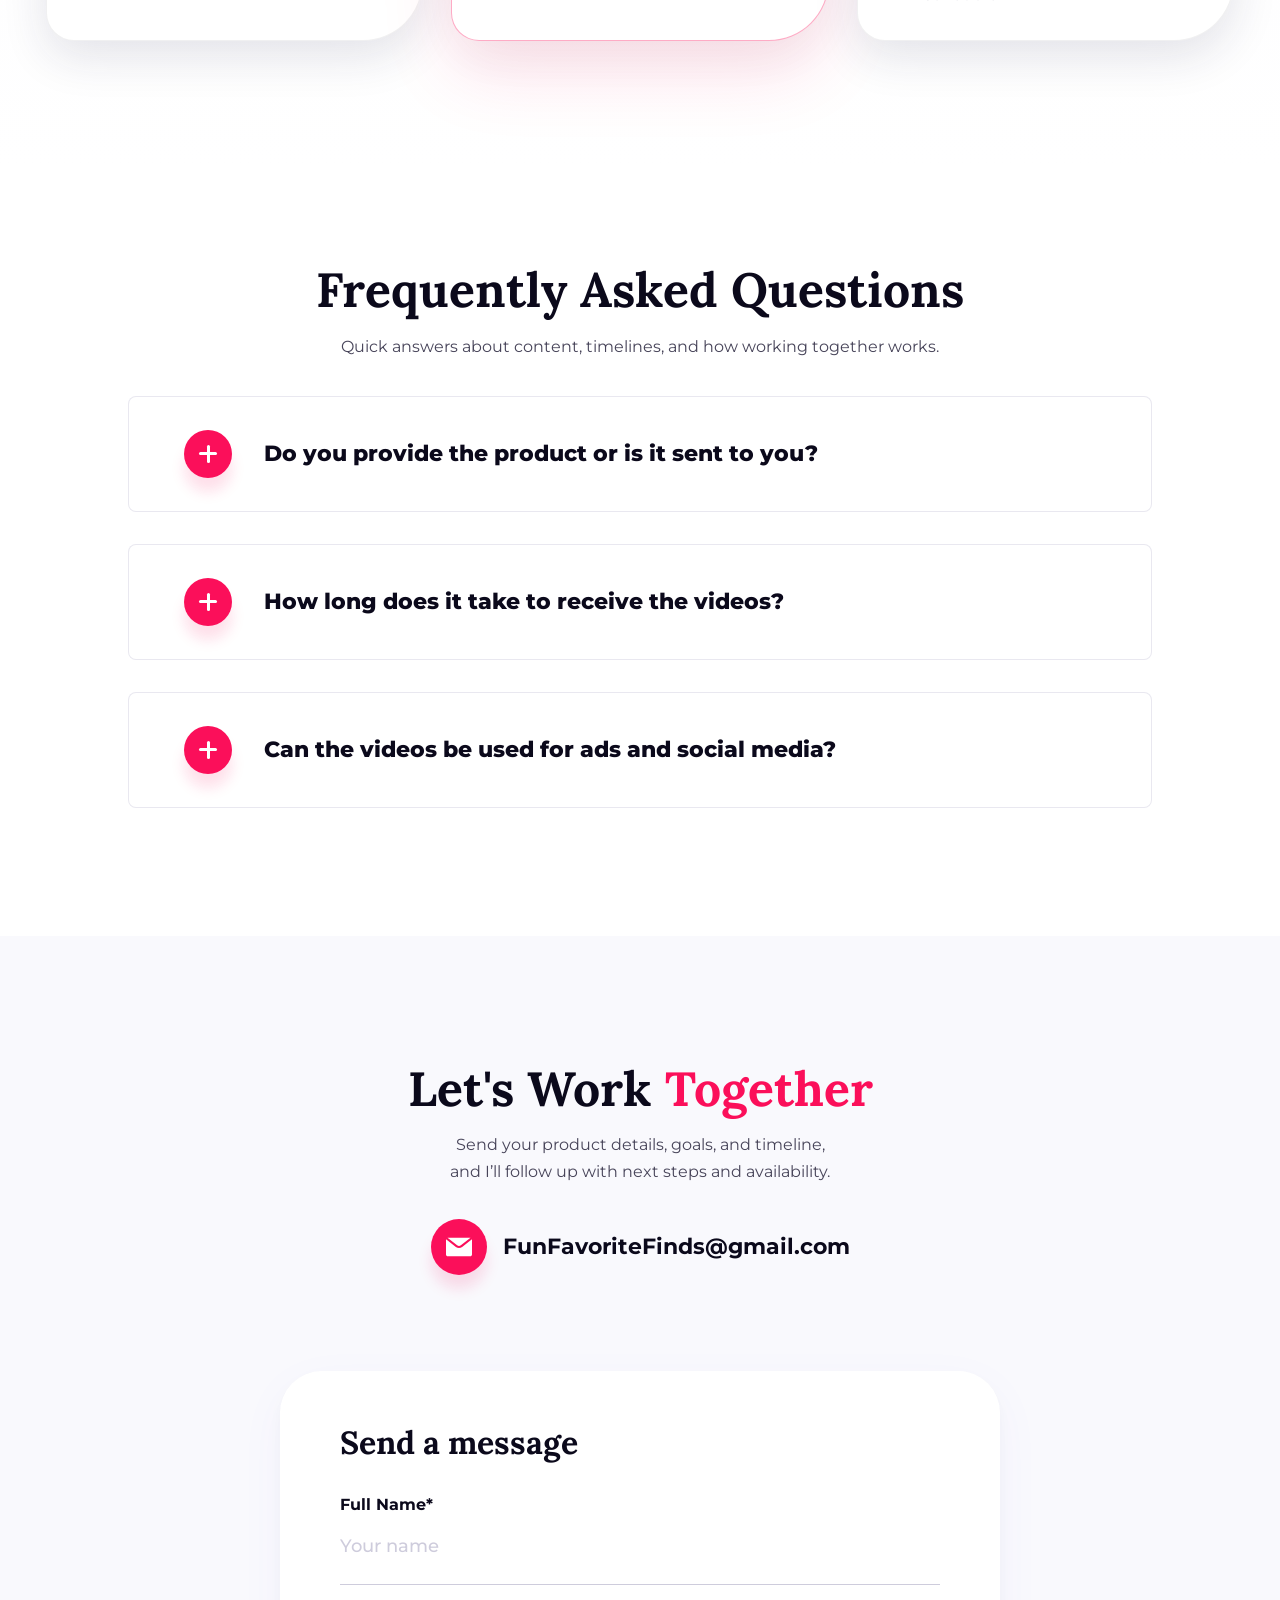
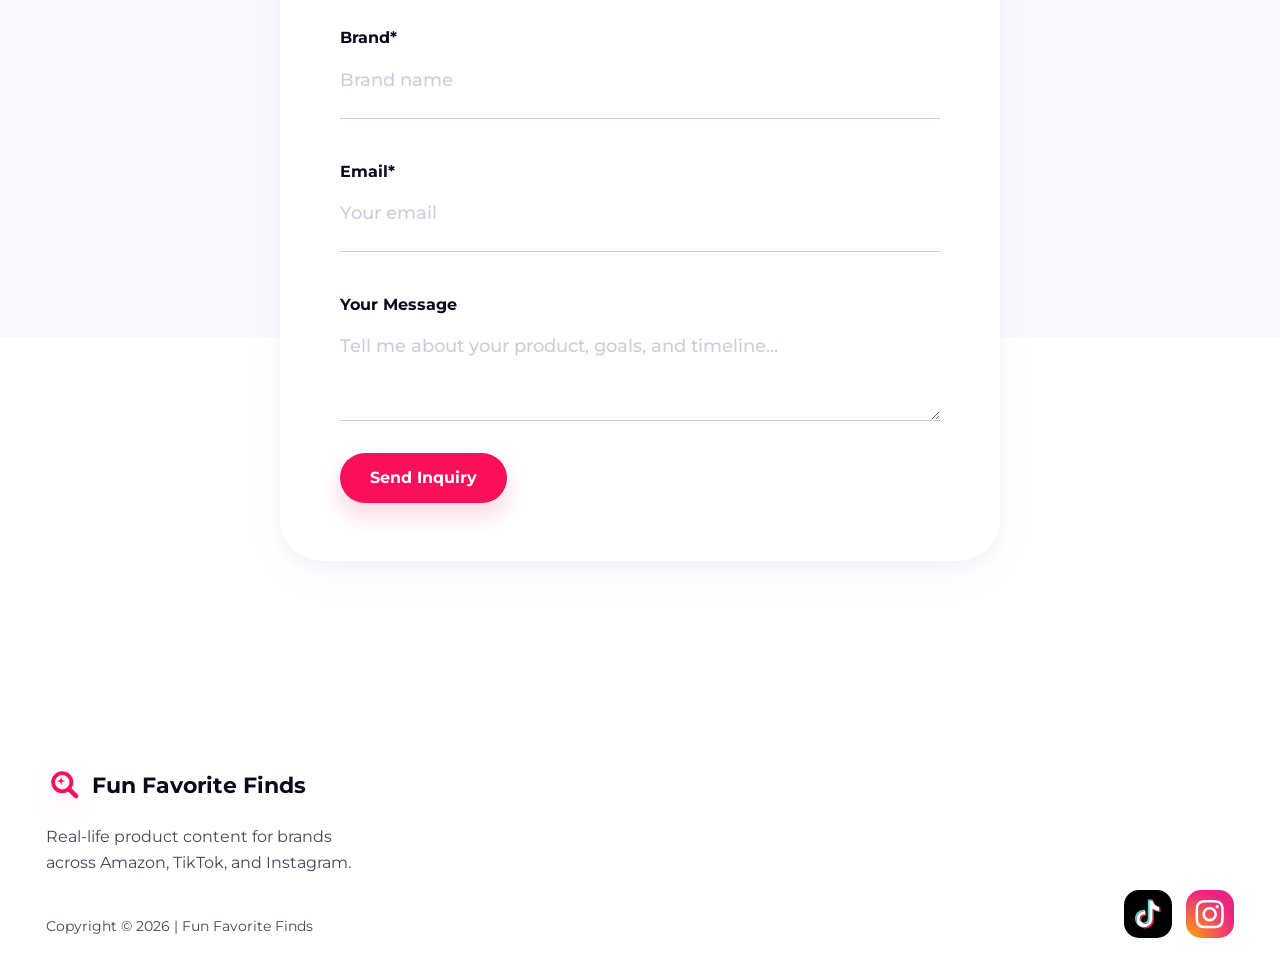
==== commit 42921221: "v5" ====
--- a/docs/index.html
+++ b/docs/index.html
@@ -84,10 +84,10 @@
 
     <section class="achievements-section" id="achievements" aria-label="Influencer achievements">
       <div class="container achievement-grid" data-ix-stagger="children">
-        <div class="achievement proof-stat-item"><strong aria-label="+126k Video Views"><span class="proof-stat-prefix">+</span><span class="proof-stat-number" data-count-target="126" data-count-decimals="0">126</span><span class="proof-stat-suffix">k</span></strong><p>Video Views</p></div>
-        <div class="achievement proof-stat-item"><strong aria-label="+8k Followers"><span class="proof-stat-prefix">+</span><span class="proof-stat-number" data-count-target="8" data-count-decimals="0">8</span><span class="proof-stat-suffix">k</span></strong><p>Followers</p></div>
-        <div class="achievement proof-stat-item"><strong aria-label="+156k Likes"><span class="proof-stat-prefix">+</span><span class="proof-stat-number" data-count-target="156" data-count-decimals="0">156</span><span class="proof-stat-suffix">k</span></strong><p>Likes</p></div>
-        <div class="achievement proof-stat-item"><strong aria-label="+45k Comments"><span class="proof-stat-prefix">+</span><span class="proof-stat-number" data-count-target="45" data-count-decimals="0">45</span><span class="proof-stat-suffix">k</span></strong><p>Comments</p></div>
+        <div class="achievement proof-stat-item"><strong aria-label="9.9M+ Video Views"><span class="proof-stat-number" data-count-target="9.9" data-count-decimals="1">9.9</span><span class="proof-stat-suffix">M+</span></strong><p>Top Video Views</p></div>
+        <div class="achievement proof-stat-item"><strong aria-label="343K+ Likes"><span class="proof-stat-number" data-count-target="343" data-count-decimals="0">343</span><span class="proof-stat-suffix">K+</span></strong><p>TikTok Likes</p></div>
+        <div class="achievement proof-stat-item"><strong aria-label="100K to 1M+ Views"><span class="proof-stat-range">100K<span class="proof-stat-suffix">&ndash;1M+</span></span></strong><p>Viral Video Range</p></div>
+        <p class="achievement-proof-line">Repeated viral performance from real-life product content.</p>
       </div>
     </section>
 
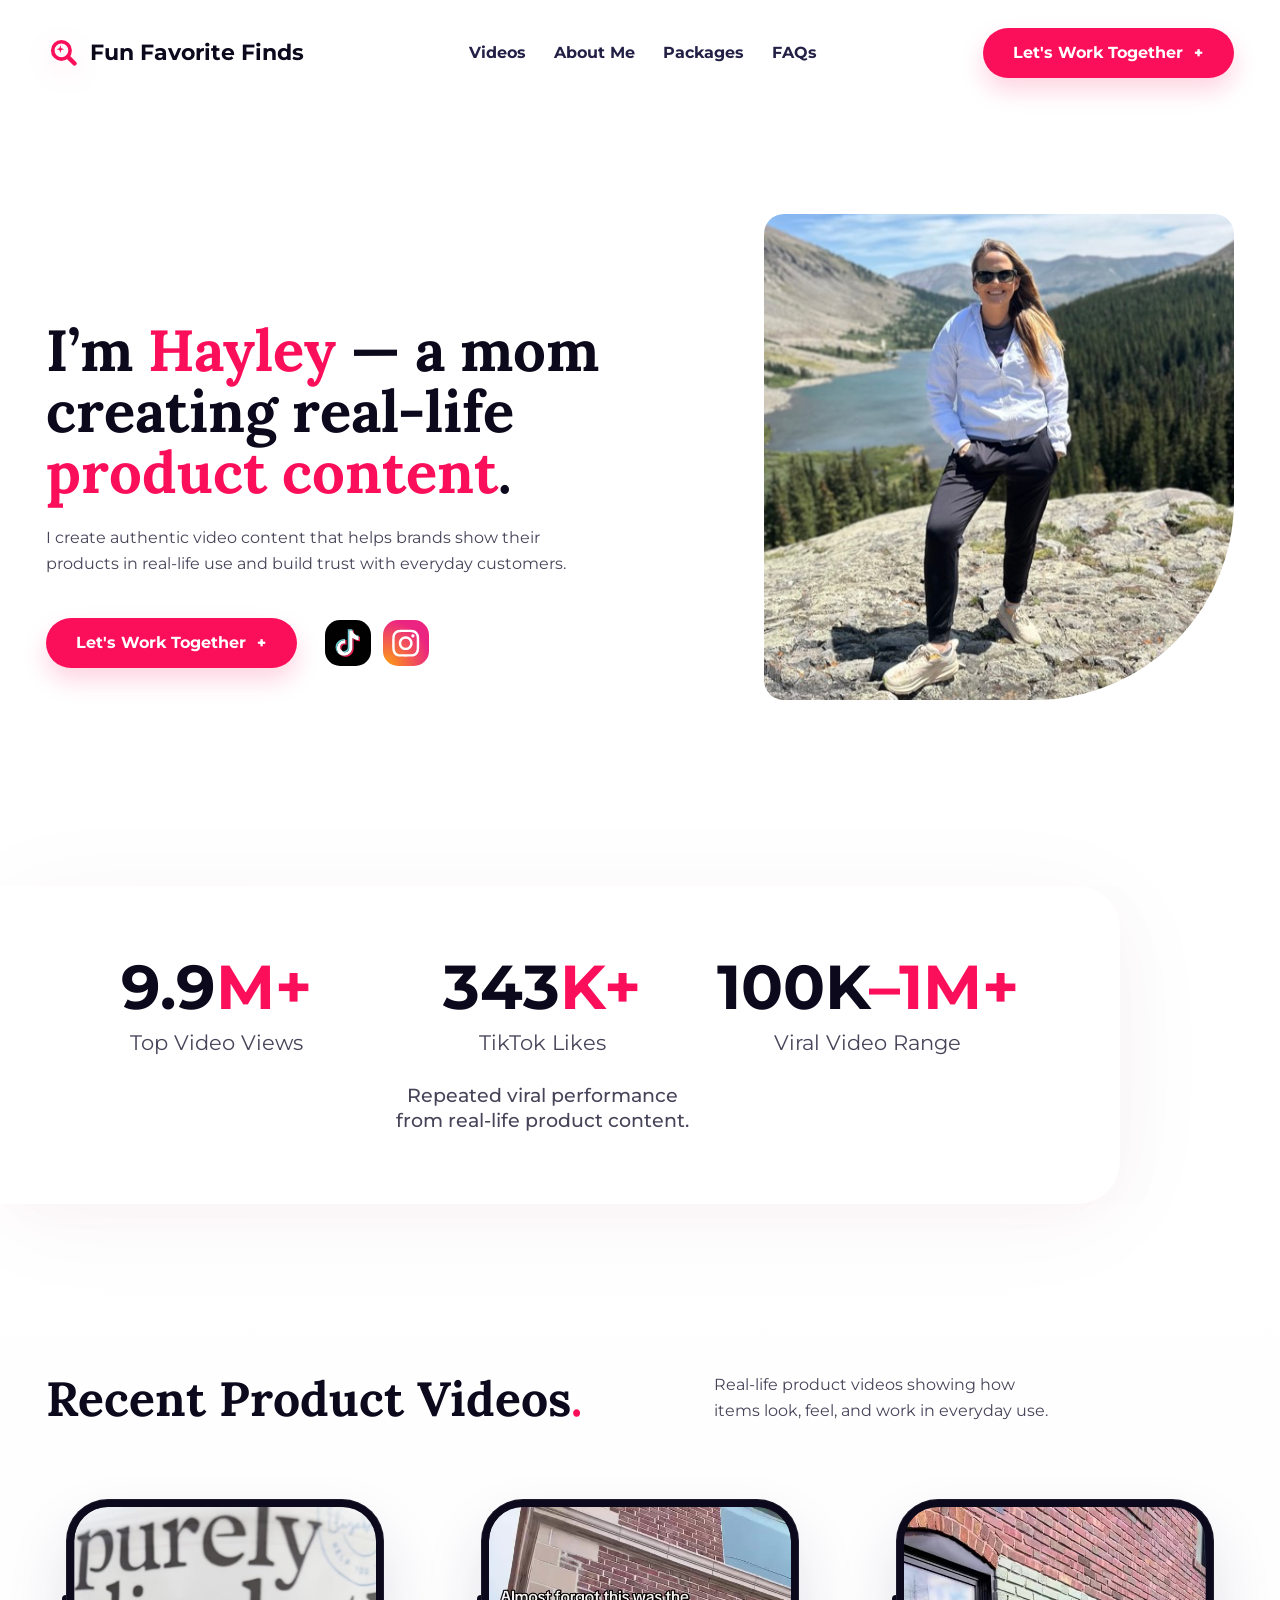
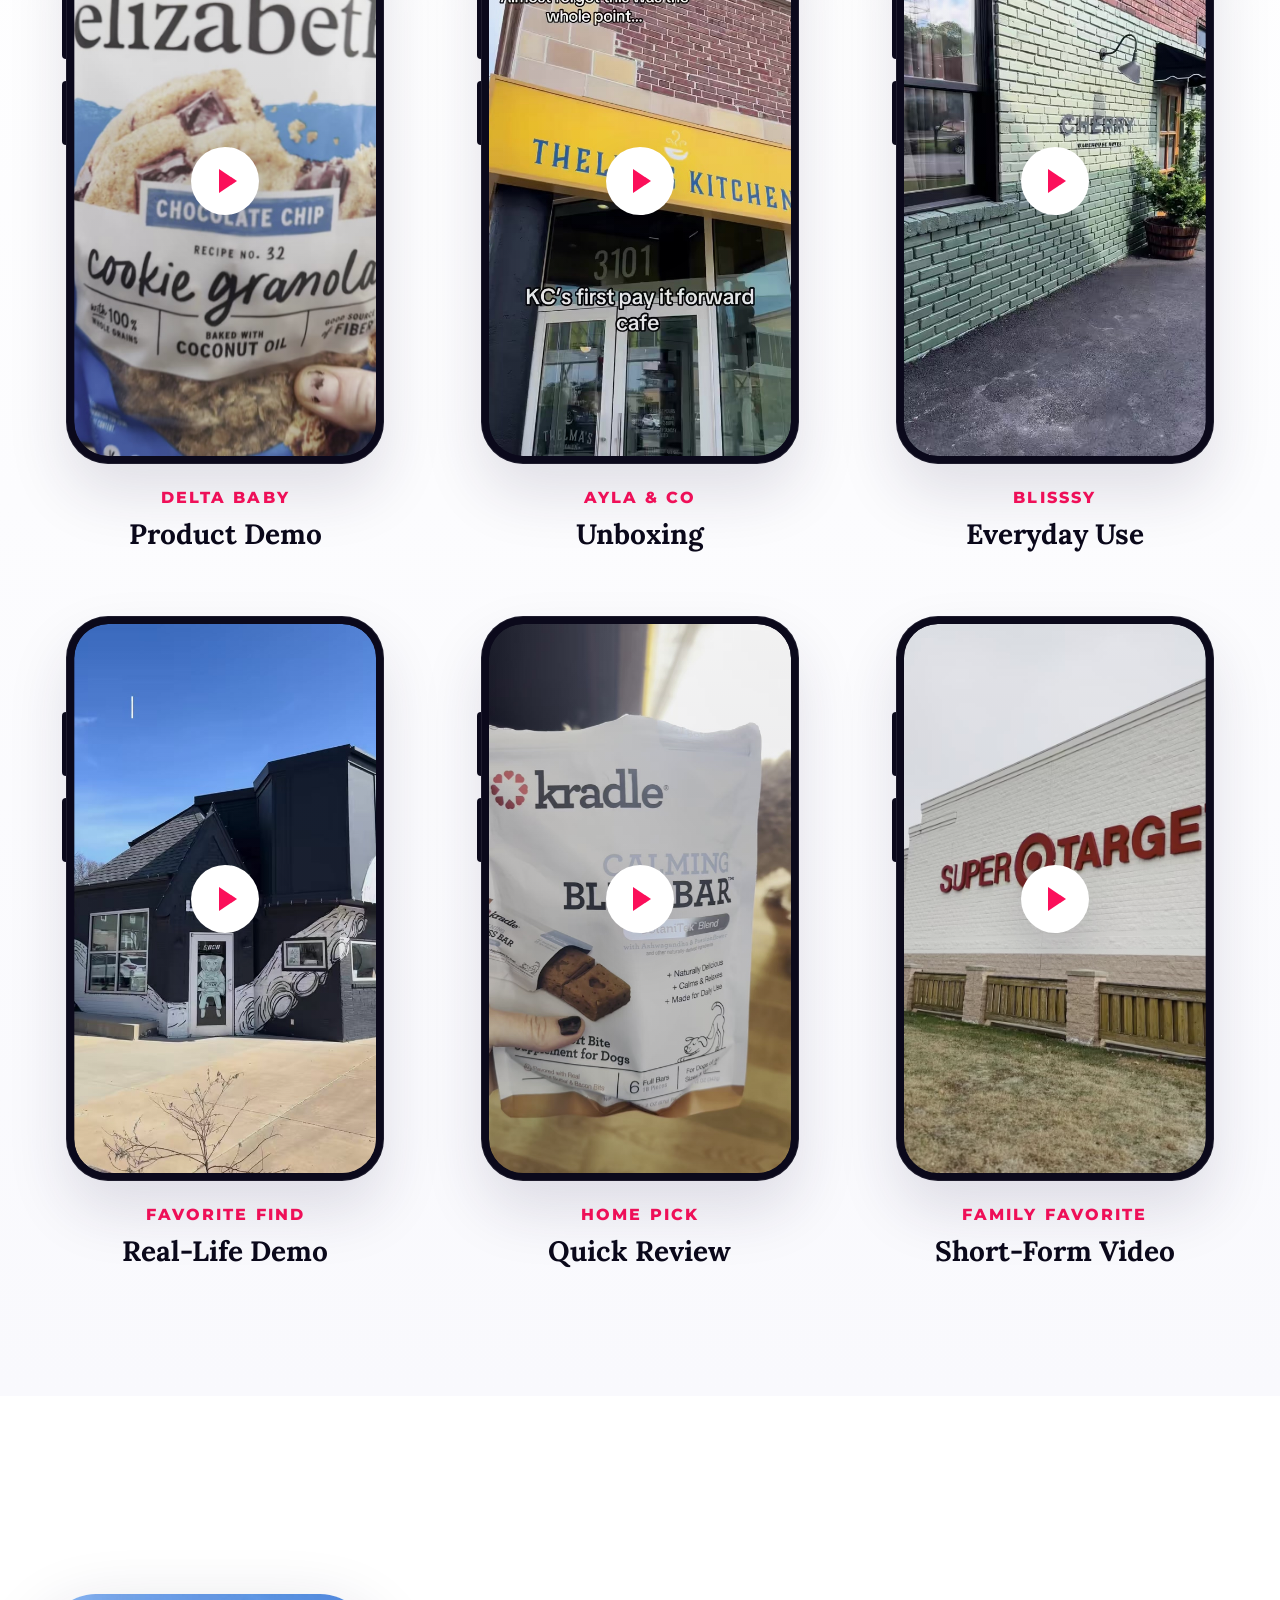
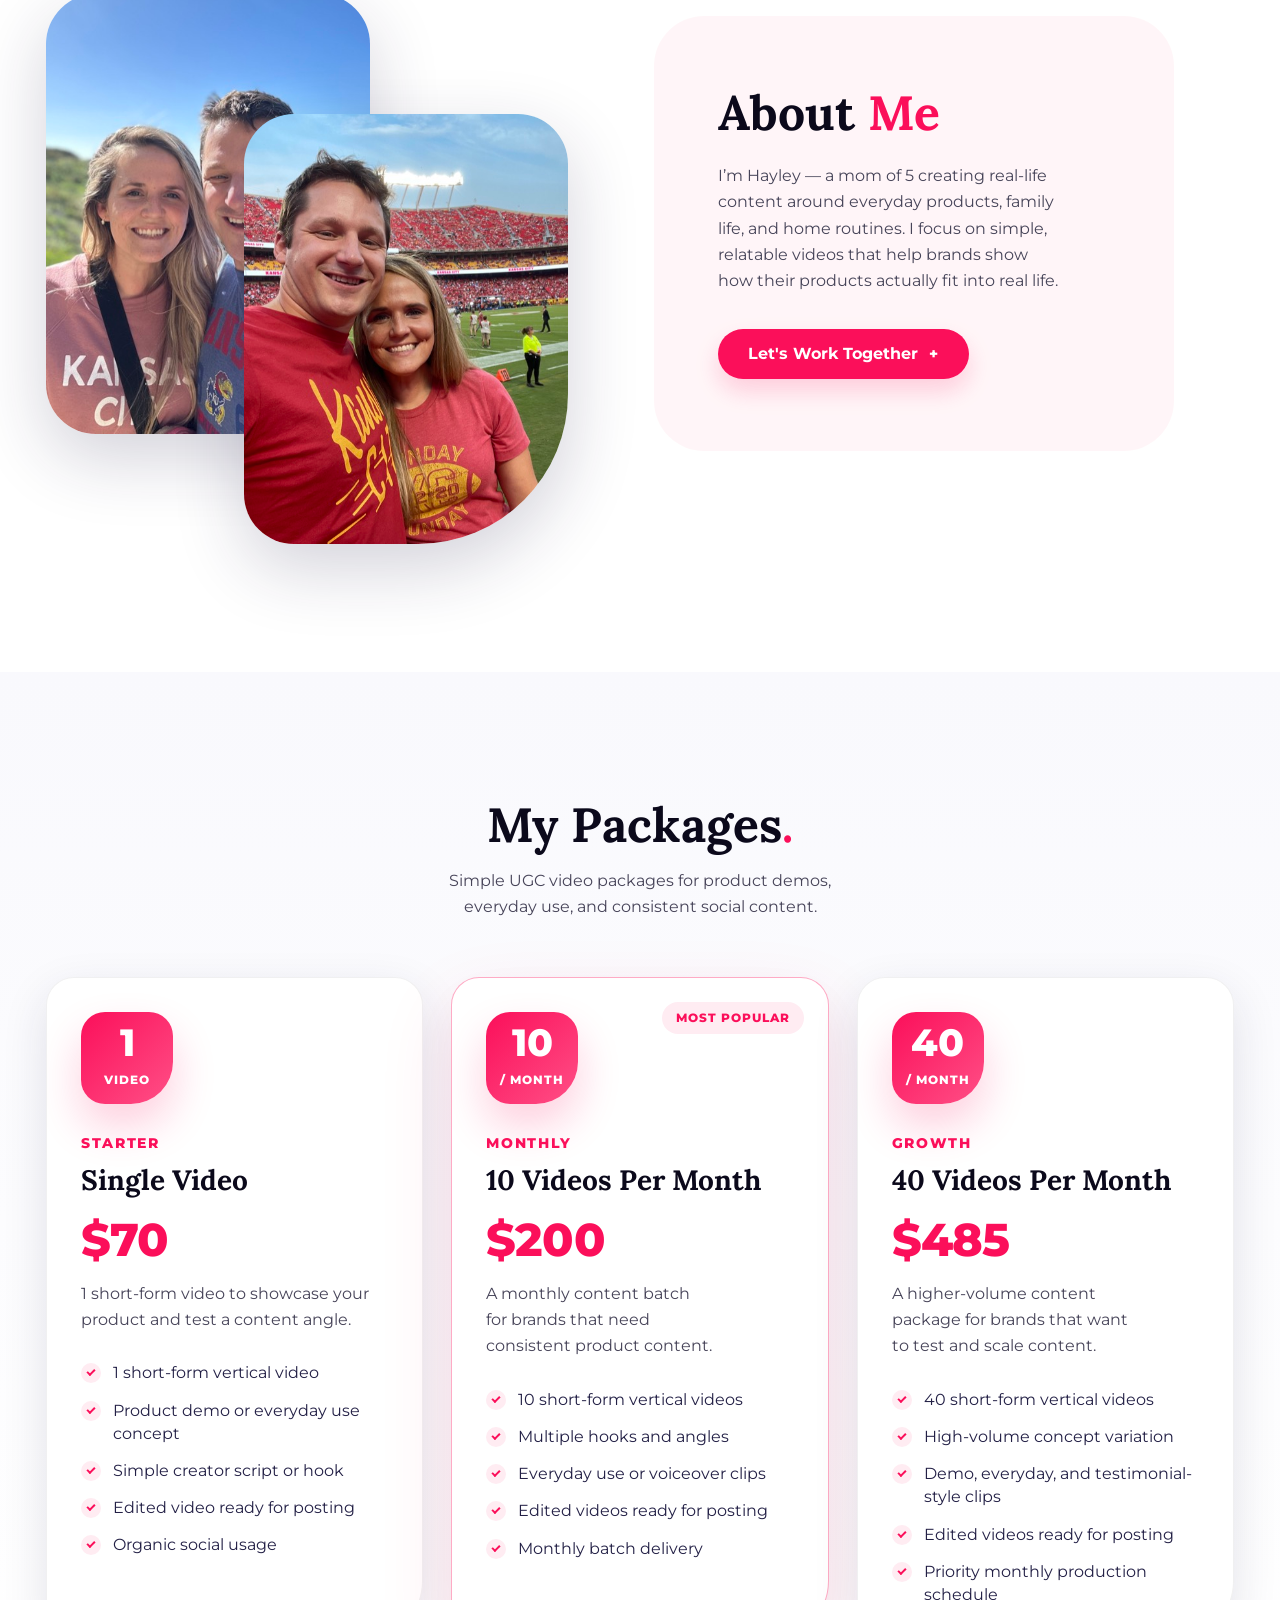
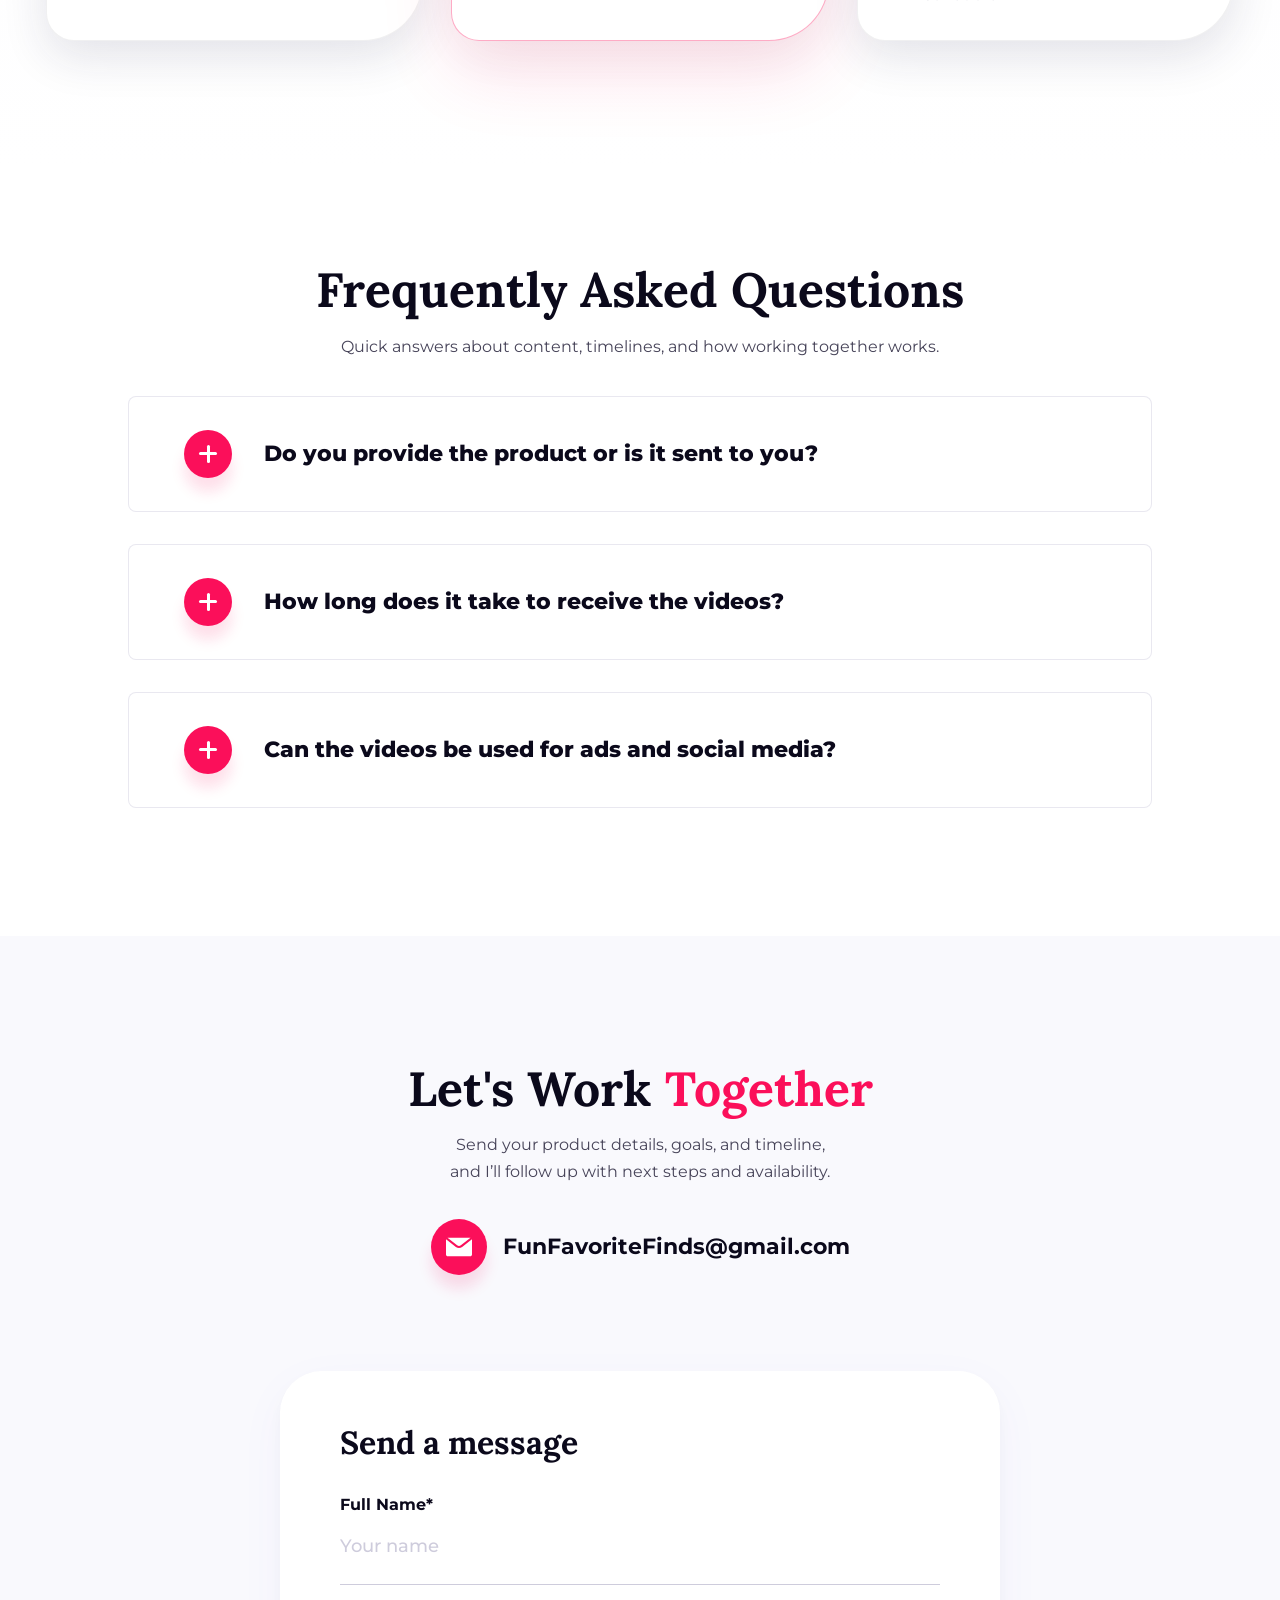
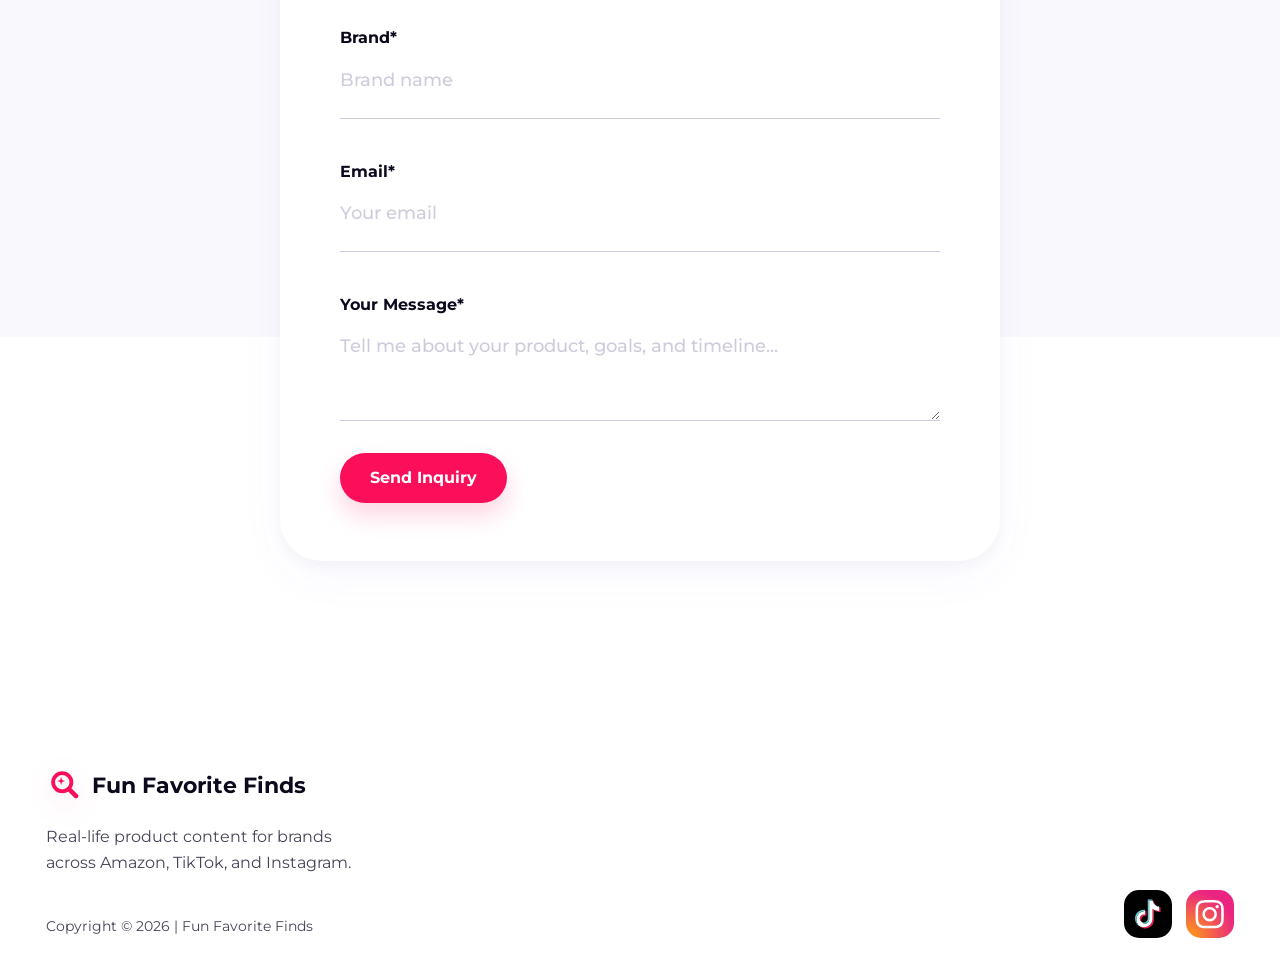
==== commit 86a97a59: "v5" ====
--- a/docs/index.html
+++ b/docs/index.html
@@ -263,15 +263,19 @@
         </a>
       </div>
       <div class="container contact-form-wrap">
-        <form class="contact-card" data-ix="scale-in" action="#" method="get">
+        <form class="contact-card" data-contact-form data-ix="scale-in" action="https://api.web3forms.com/submit" method="POST">
+          <input type="hidden" name="access_key" value="f4a11bba-2991-494b-805d-edab41638ede">
+          <input type="hidden" name="subject" value="New Fun Favorite Finds inquiry">
+          <input type="checkbox" name="botcheck" class="contact-botcheck" tabindex="-1" autocomplete="off" aria-hidden="true">
           <h2>Send a message</h2>
           <div class="contact-fields">
             <label>Full Name*<input type="text" name="name" placeholder="Your name" required></label>
             <label>Brand*<input type="text" name="brand" placeholder="Brand name" required></label>
             <label>Email*<input type="email" name="email" placeholder="Your email" required></label>
-            <label>Your Message<textarea name="message" placeholder="Tell me about your product, goals, and timeline..."></textarea></label>
+            <label>Your Message*<textarea name="message" placeholder="Tell me about your product, goals, and timeline..." required></textarea></label>
           </div>
-          <button class="button button-primary" type="submit">Send Inquiry</button>
+          <p class="contact-status" data-contact-status role="status" aria-live="polite"></p>
+          <button class="button button-primary" type="submit" data-sending-text="Sending...">Send Inquiry</button>
         </form>
       </div>
     </section>
@@ -300,6 +304,7 @@
   <script src="assets/js/reveal.js"></script>
   <script src="assets/js/stats.js"></script>
   <script src="assets/js/reels.js"></script>
+  <script src="assets/js/contact.js"></script>
   <script src="assets/js/main.js"></script>
 </body>
 </html>
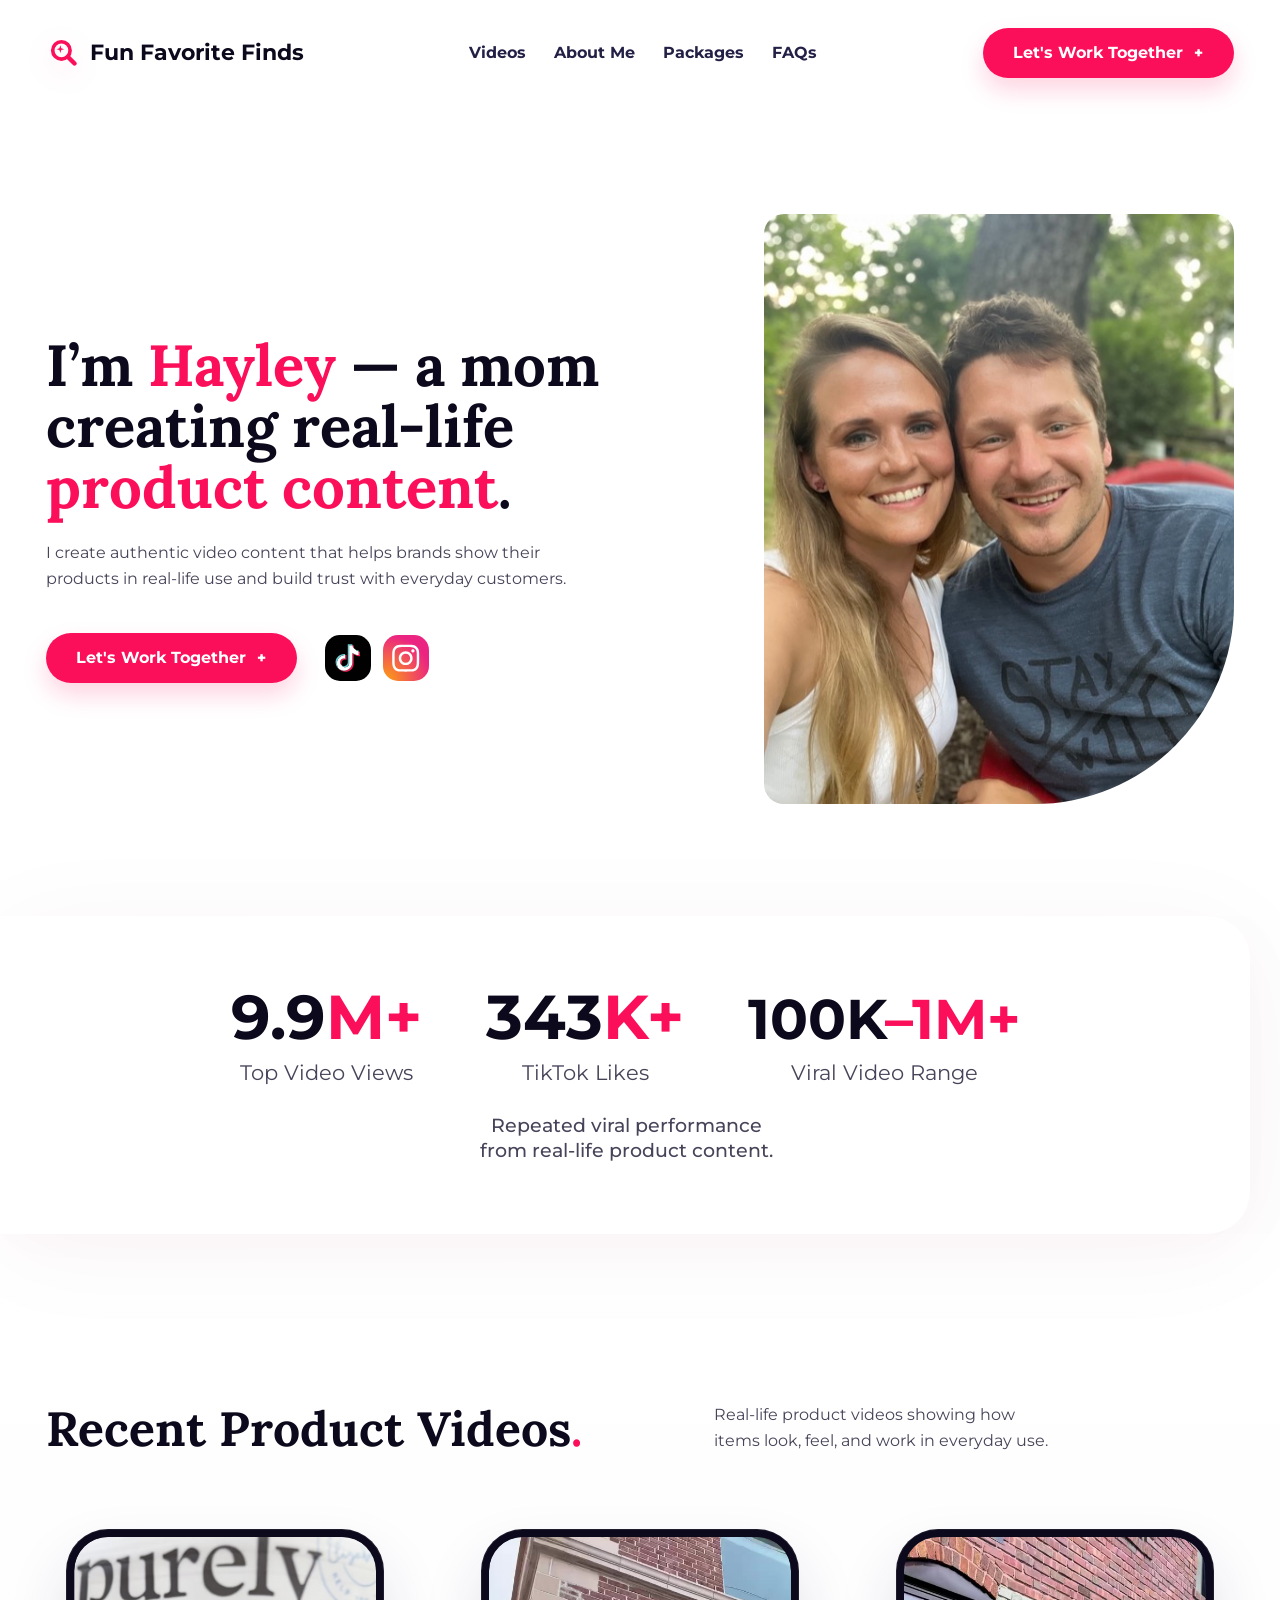
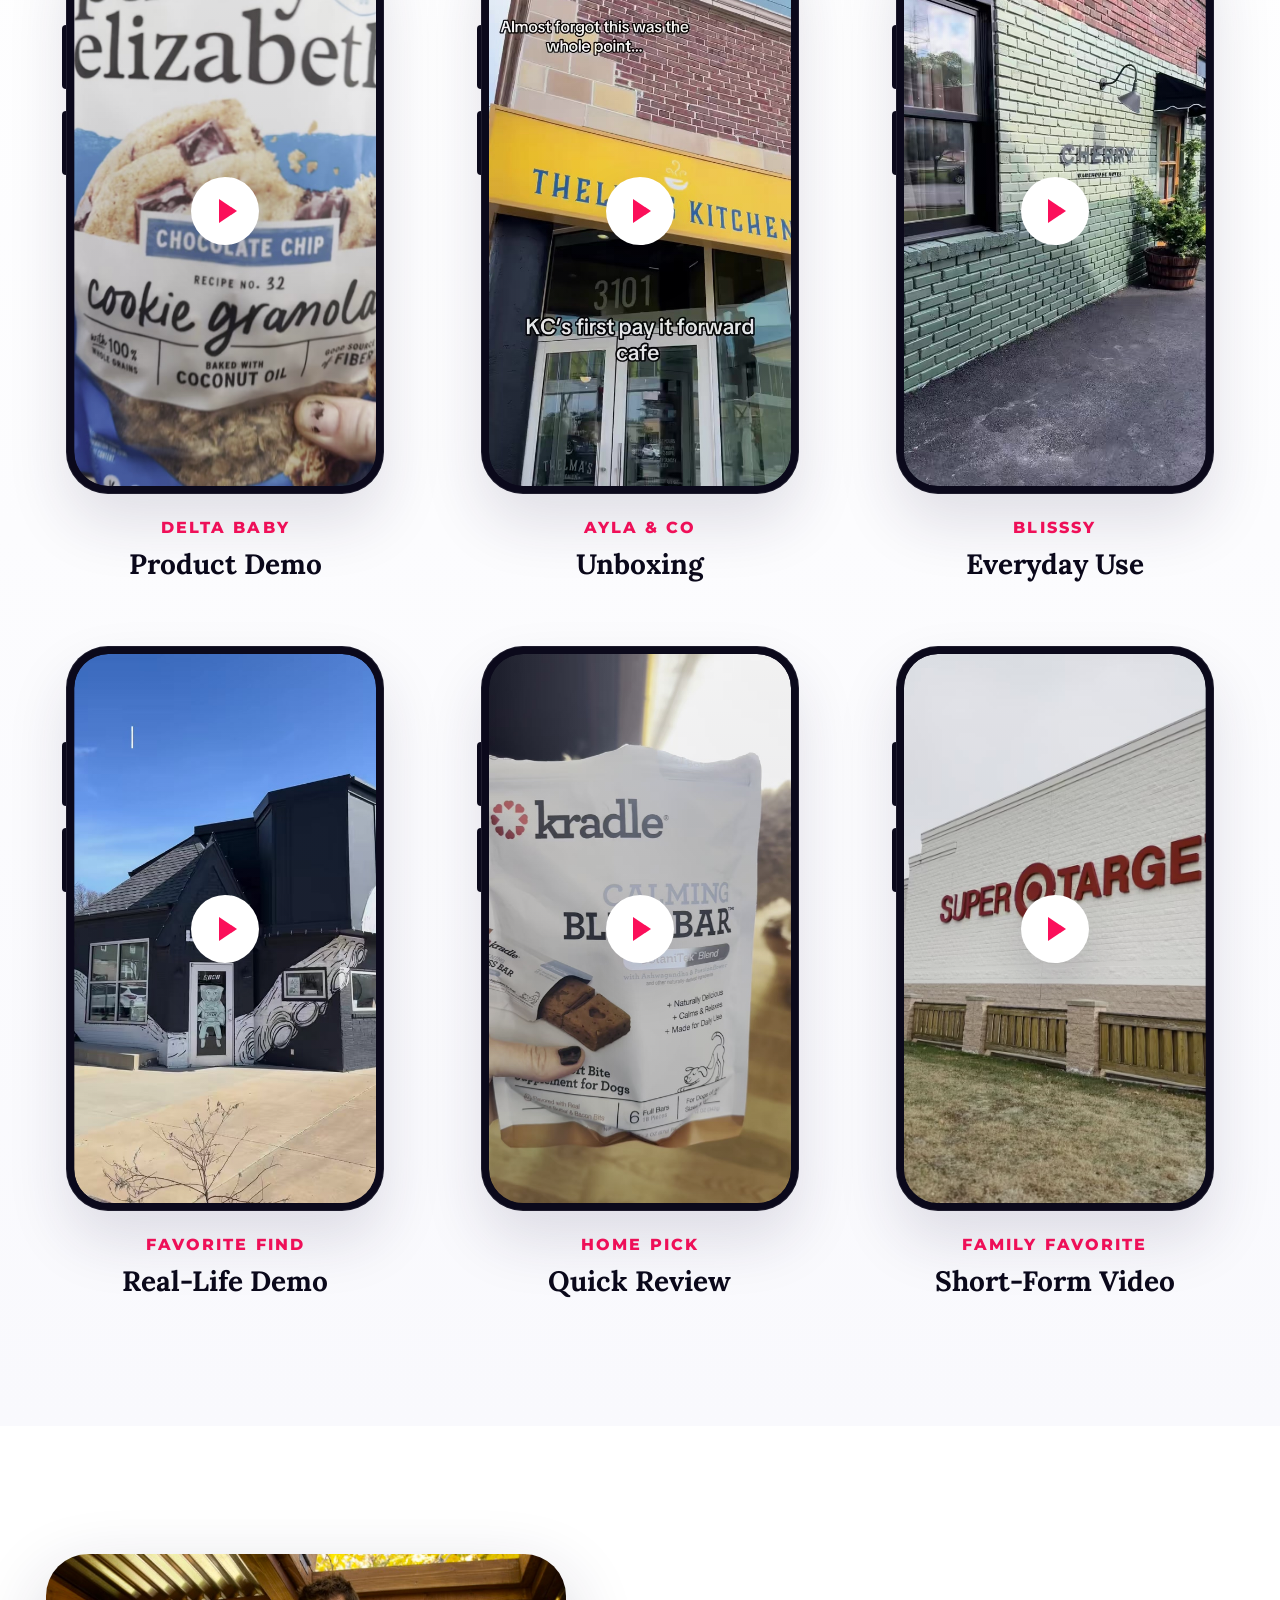
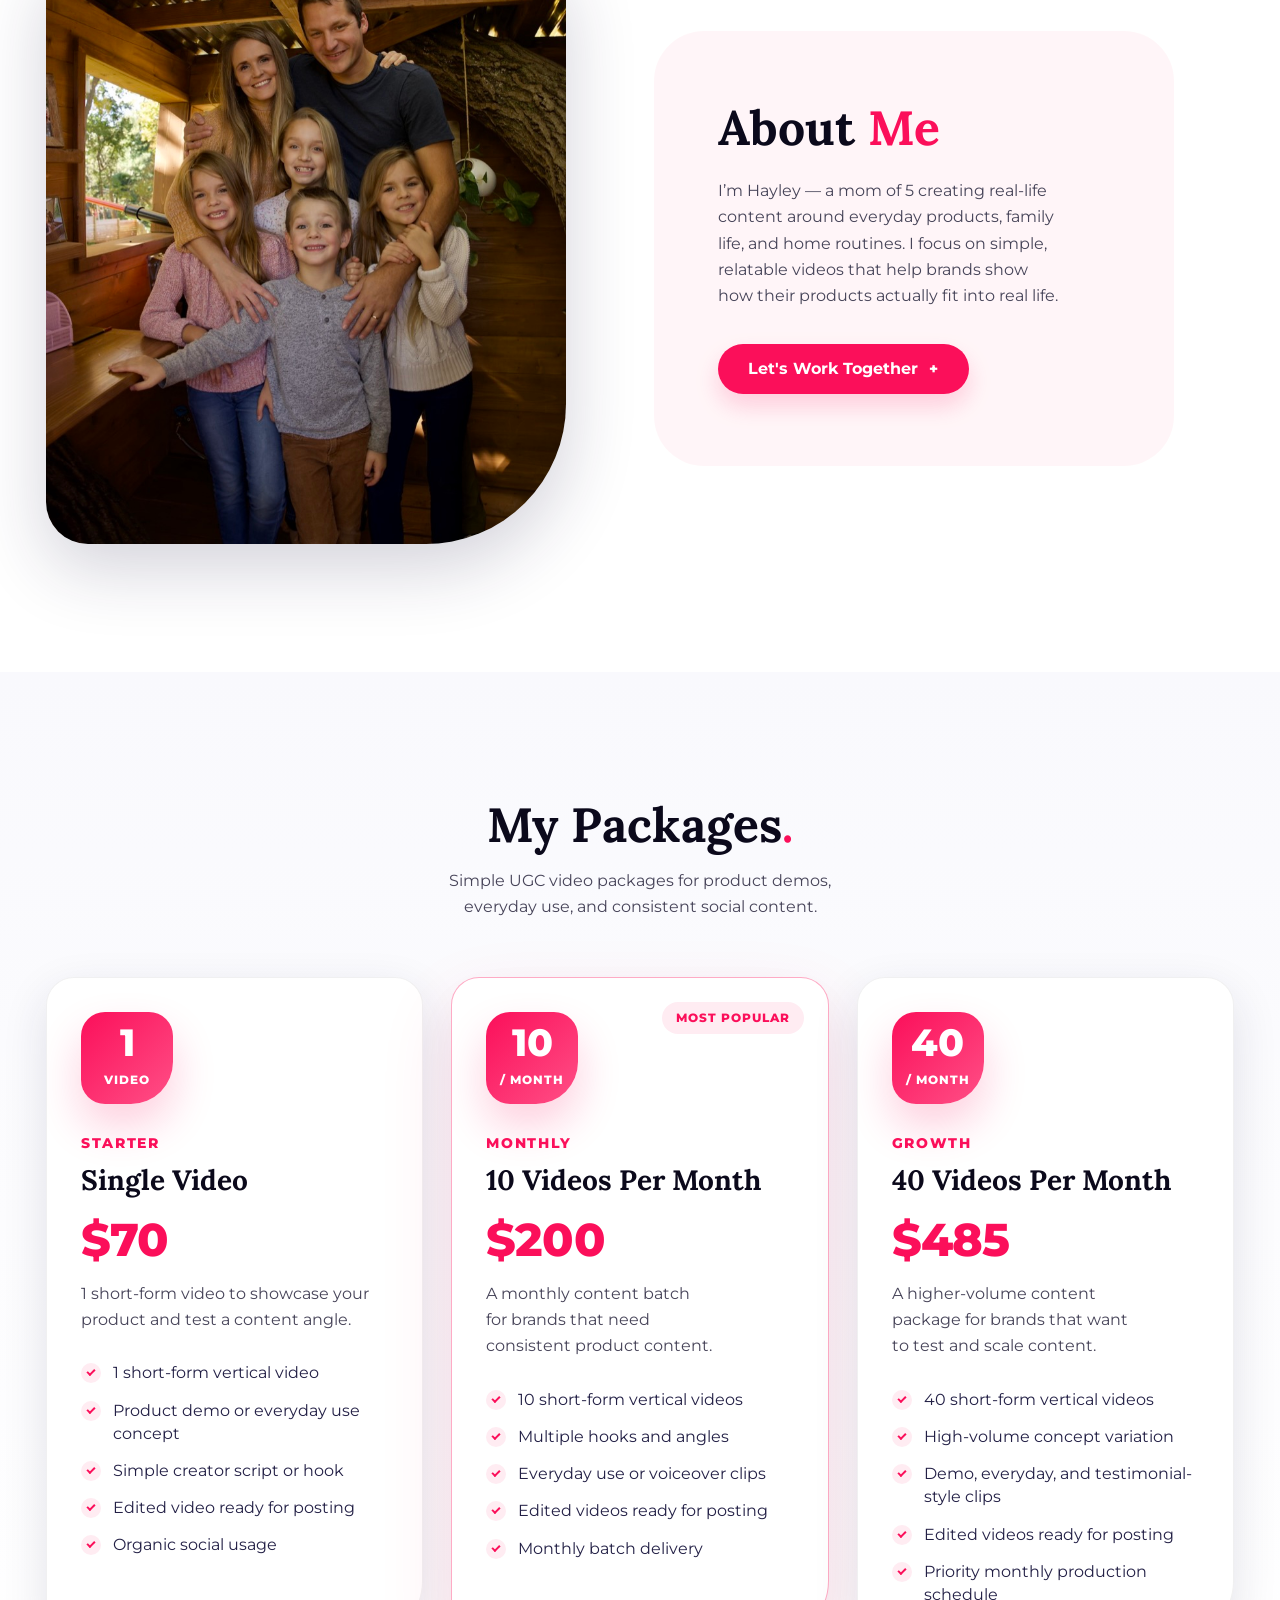
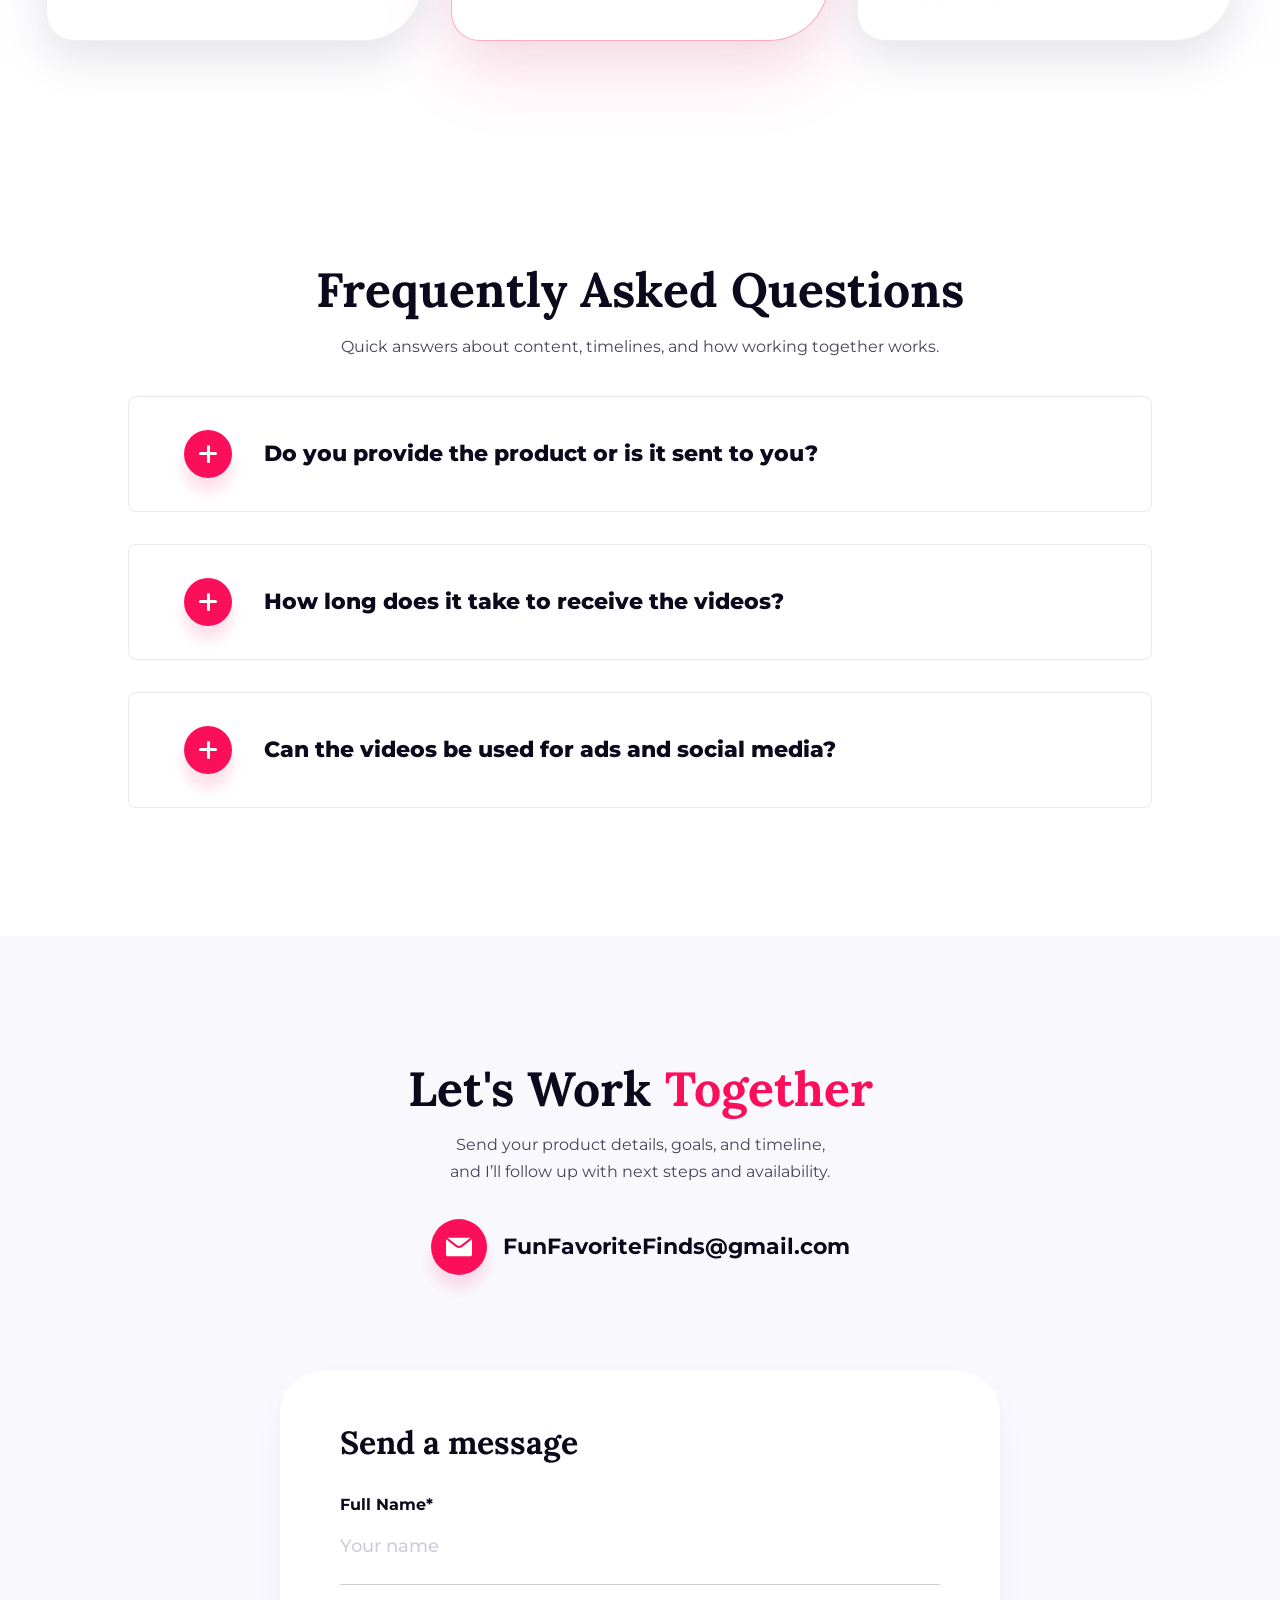
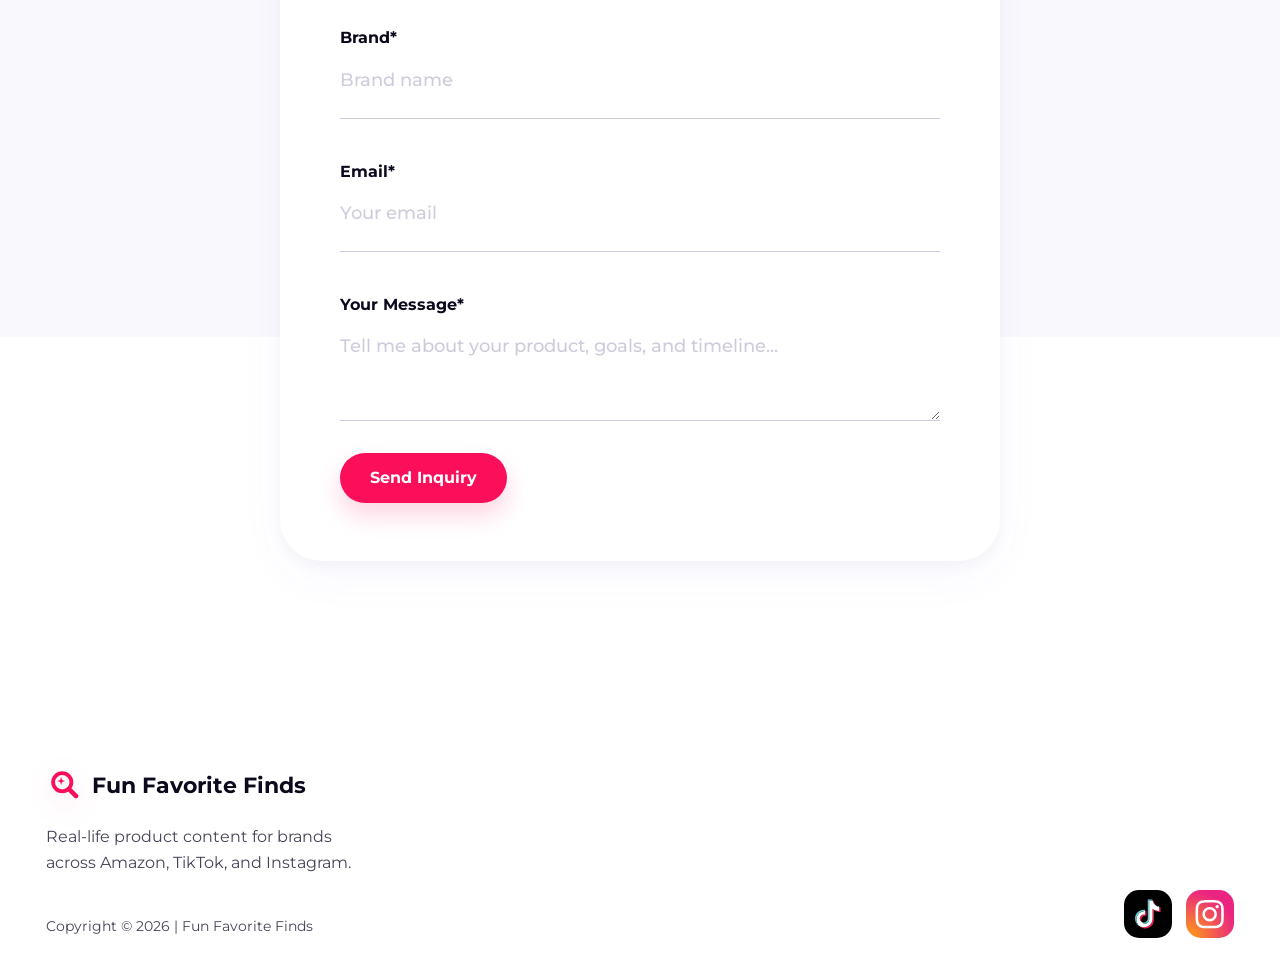
==== commit b110301a: "v5" ====
--- a/docs/index.html
+++ b/docs/index.html
@@ -8,7 +8,7 @@
   <meta property="og:title" content="Fun Favorite Finds - UGC Portfolio">
   <meta property="og:description" content="Product demos, lifestyle clips, and creator-led social content from Fun Favorite Finds.">
   <meta property="og:type" content="website">
-  <meta property="og:image" content="assets/images/image-home-hero-hayley-p-1200.jpeg">
+  <meta property="og:image" content="assets/images/hero-hayley-v2-p-1200.jpeg">
   <link rel="icon" href="assets/svgs/favicon-influencer.svg" type="image/svg+xml">
   <link rel="apple-touch-icon" href="assets/svgs/webclip-influencer.svg">
   <script>
@@ -75,8 +75,8 @@
         </div>
         <div class="hero-media" data-ix="scale-in" data-ix-load>
           <picture>
-            <source srcset="assets/images/image-home-hero-hayley-p-500.jpeg 500w, assets/images/image-home-hero-hayley-p-800.jpeg 800w, assets/images/image-home-hero-hayley-p-1200.jpeg 1200w, assets/images/image-home-hero-hayley-p-1600.jpeg 1600w" sizes="(max-width: 767px) 90vw, 470px">
-            <img src="assets/images/image-home-hero-hayley-p-1200.jpeg" alt="Hayley standing in front of a mountain lake">
+            <source srcset="assets/images/hero-hayley-v2-p-500.jpeg 500w, assets/images/hero-hayley-v2-p-800.jpeg 800w, assets/images/hero-hayley-v2-p-1200.jpeg 1200w" sizes="(max-width: 767px) 90vw, 470px">
+            <img src="assets/images/hero-hayley-v2-p-1200.jpeg" alt="Hayley standing in front of a mountain lake">
           </picture>
         </div>
       </div>
@@ -158,8 +158,7 @@
     <section class="section about-section" id="about" aria-labelledby="about-title">
       <div class="container about-grid">
         <div class="about-media">
-          <img class="about-img about-img--front" src="assets/images/image-about-hayley-01-p-800.jpeg" srcset="assets/images/image-about-hayley-01-p-500.jpeg 500w, assets/images/image-about-hayley-01-p-800.jpeg 800w, assets/images/image-about-hayley-01-p-1200.jpeg 1200w, assets/images/image-about-hayley-01-p-1600.jpeg 1600w" sizes="(max-width: 767px) 58vw, 330px" alt="Hayley smiling near the beach with her husband" data-ix="scale-in">
-          <img class="about-img about-img--back" src="assets/images/image-about-hayley-02-p-800.jpeg" srcset="assets/images/image-about-hayley-02-p-500.jpeg 500w, assets/images/image-about-hayley-02-p-800.jpeg 800w, assets/images/image-about-hayley-02-p-1200.jpeg 1200w, assets/images/image-about-hayley-02-p-1600.jpeg 1600w" sizes="(max-width: 767px) 58vw, 330px" alt="Hayley smiling at a football stadium with her husband" data-ix="scale-in">
+          <img class="about-img" src="assets/images/about-hayley-v2c-p-800.jpg" srcset="assets/images/about-hayley-v2c-p-500.jpg 500w, assets/images/about-hayley-v2c-p-800.jpg 800w, assets/images/about-hayley-v2c-p-1200.jpg 1200w" sizes="(max-width: 767px) 86vw, 520px" alt="Hayley smiling near the beach with her husband" data-ix="scale-in">
         </div>
         <div class="about-copy" data-ix="fade-up">
           <h2 id="about-title">About <span>Me</span></h2>
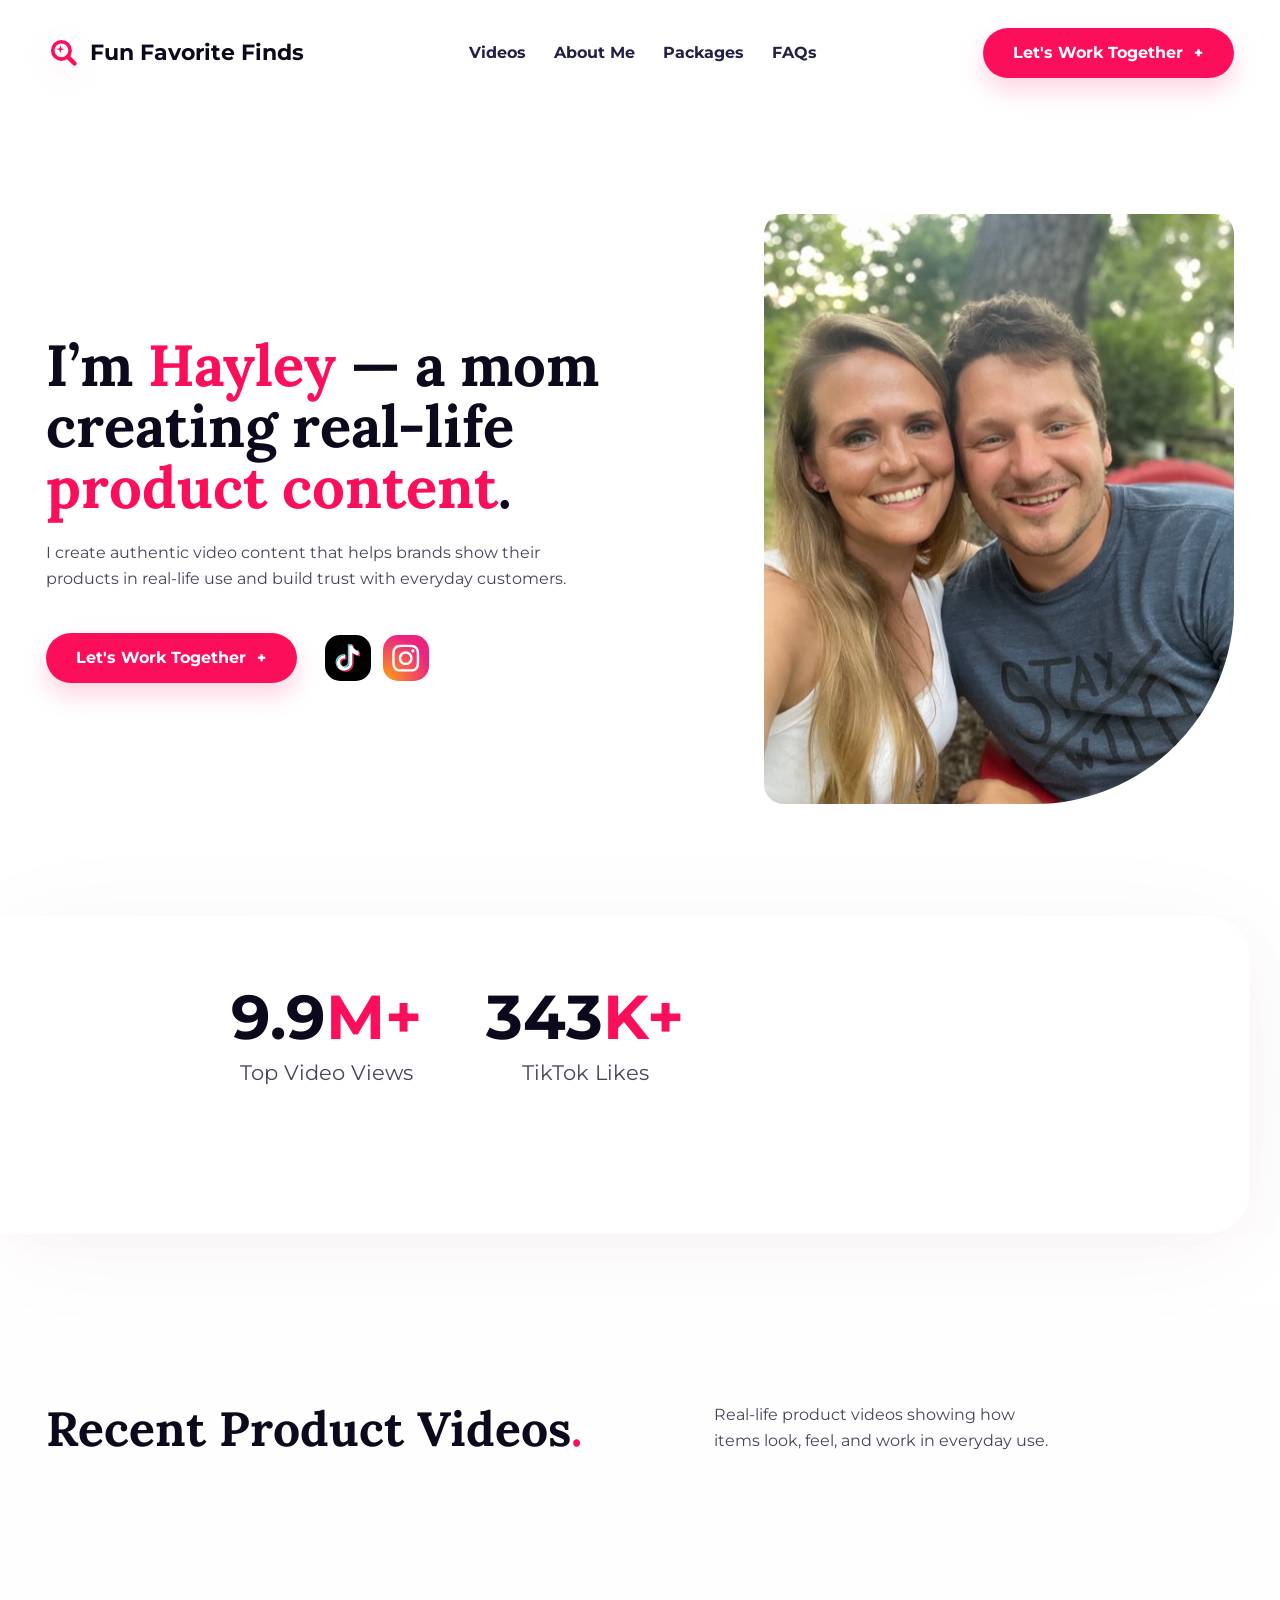
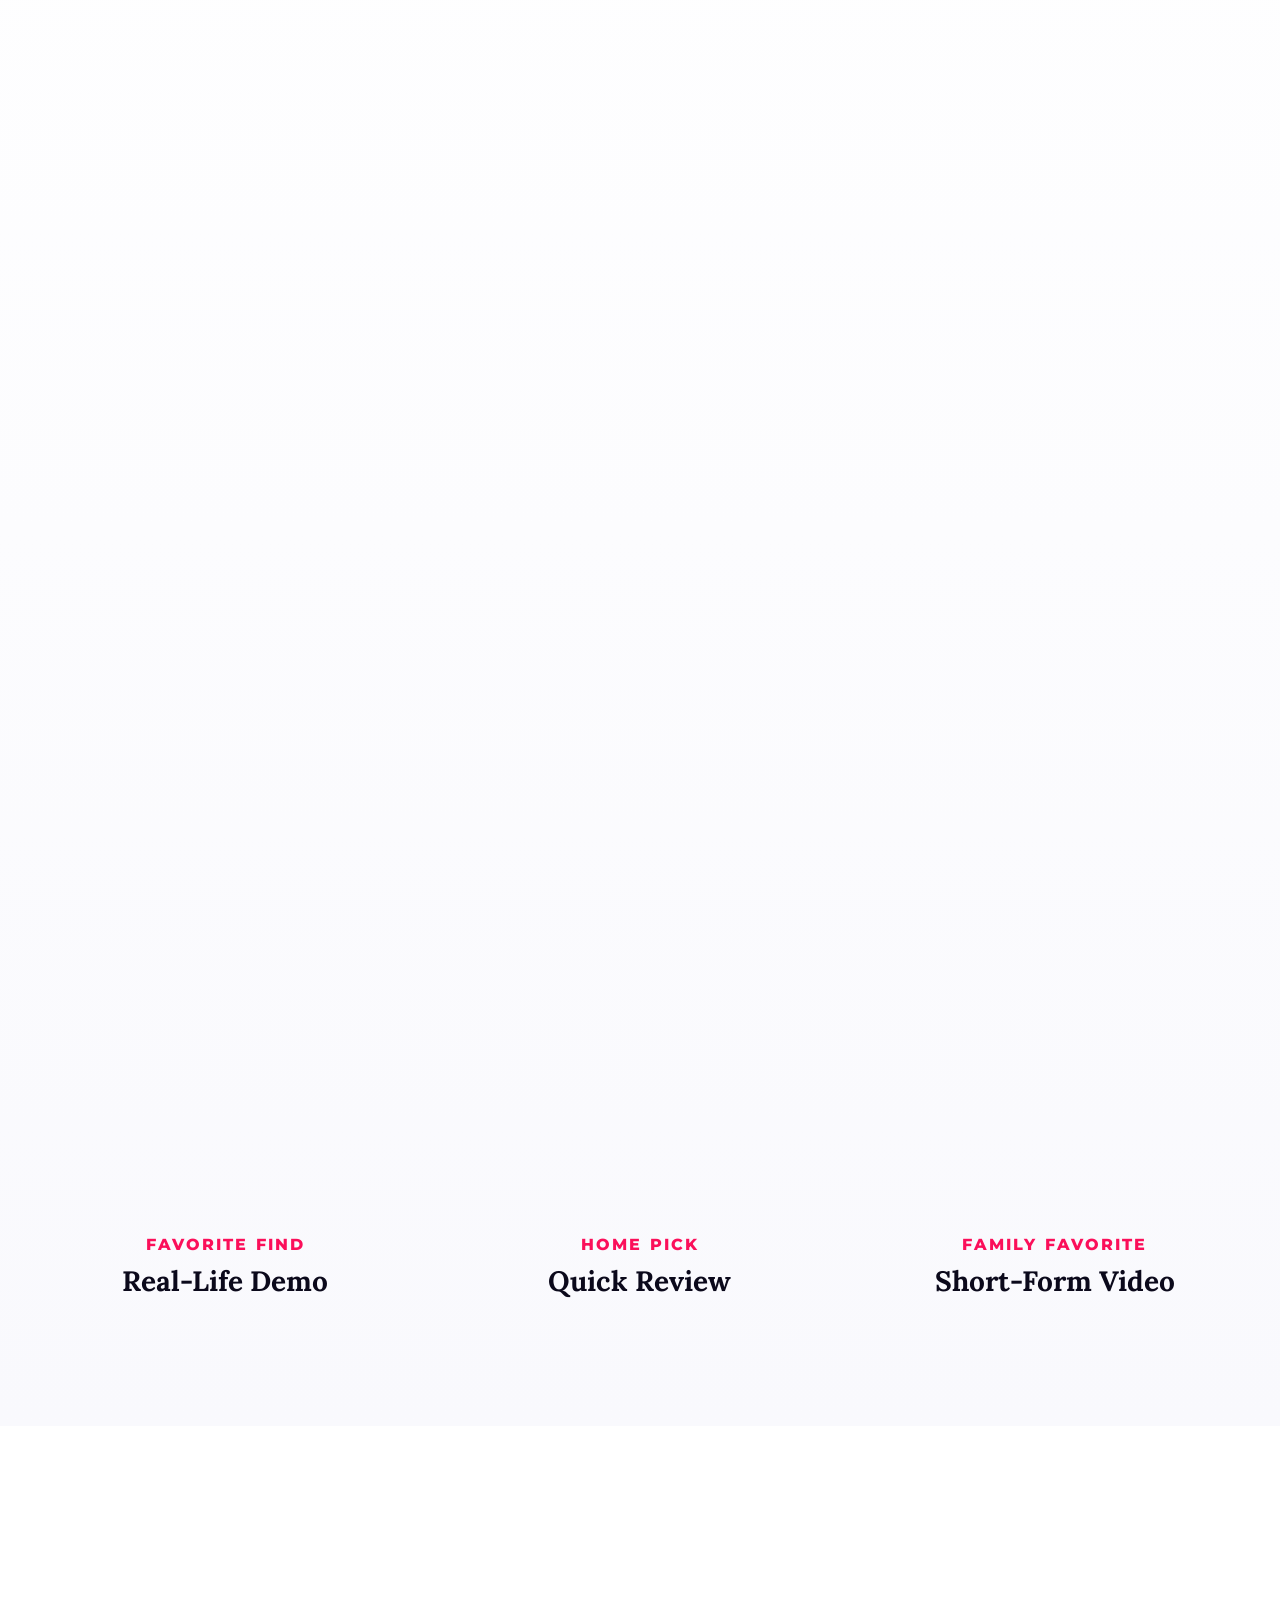
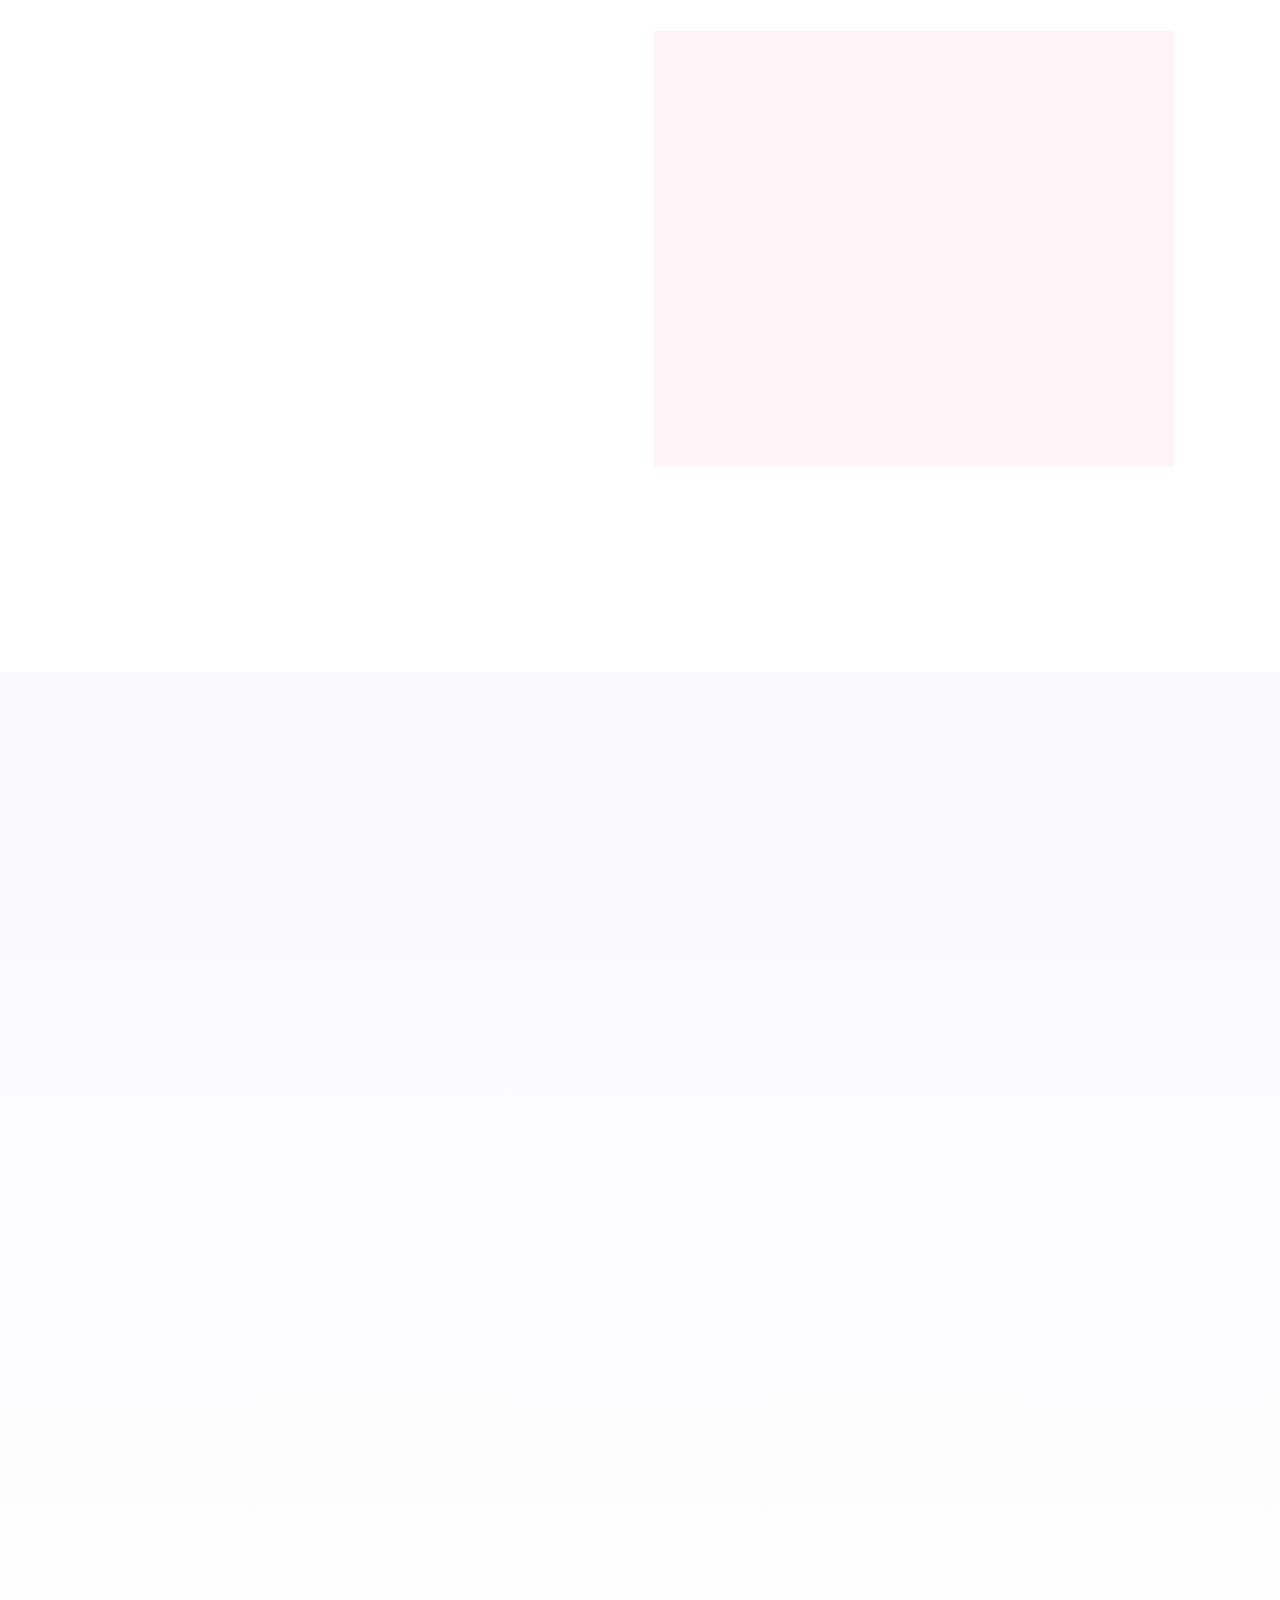
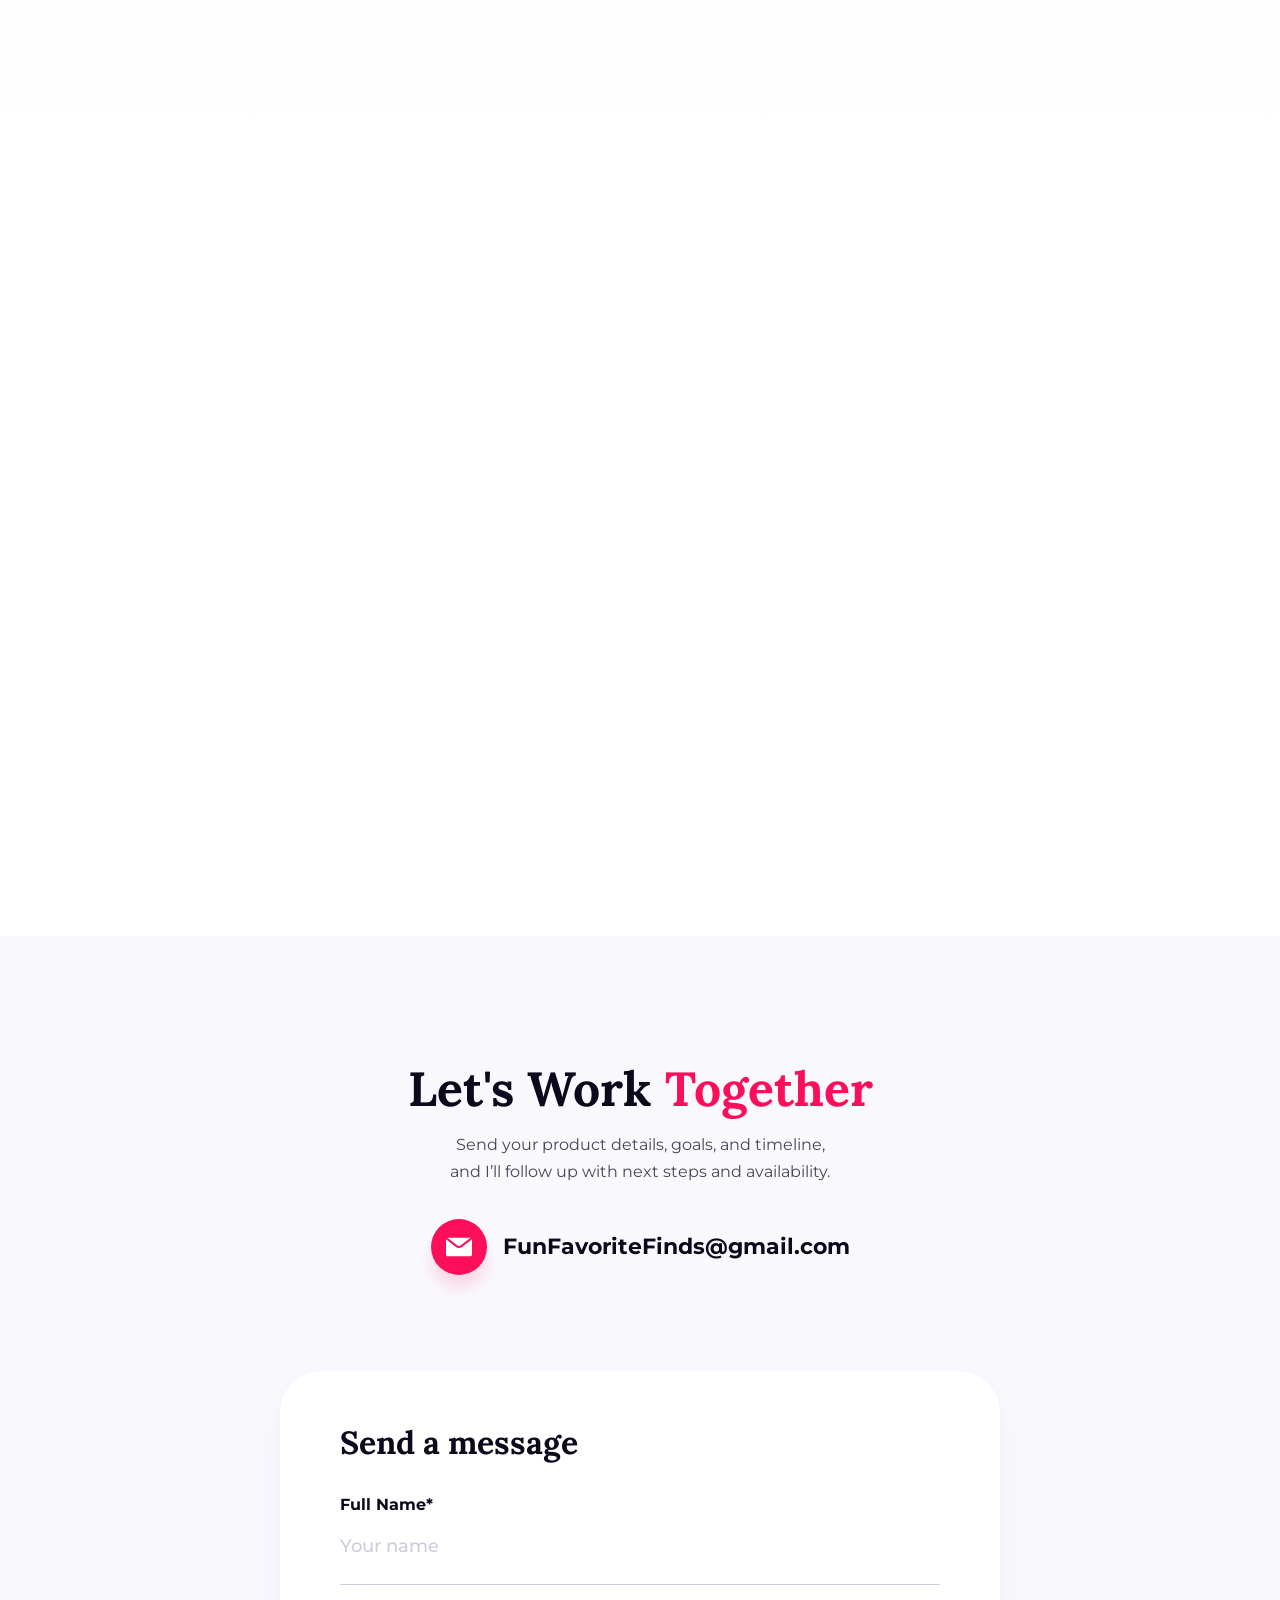
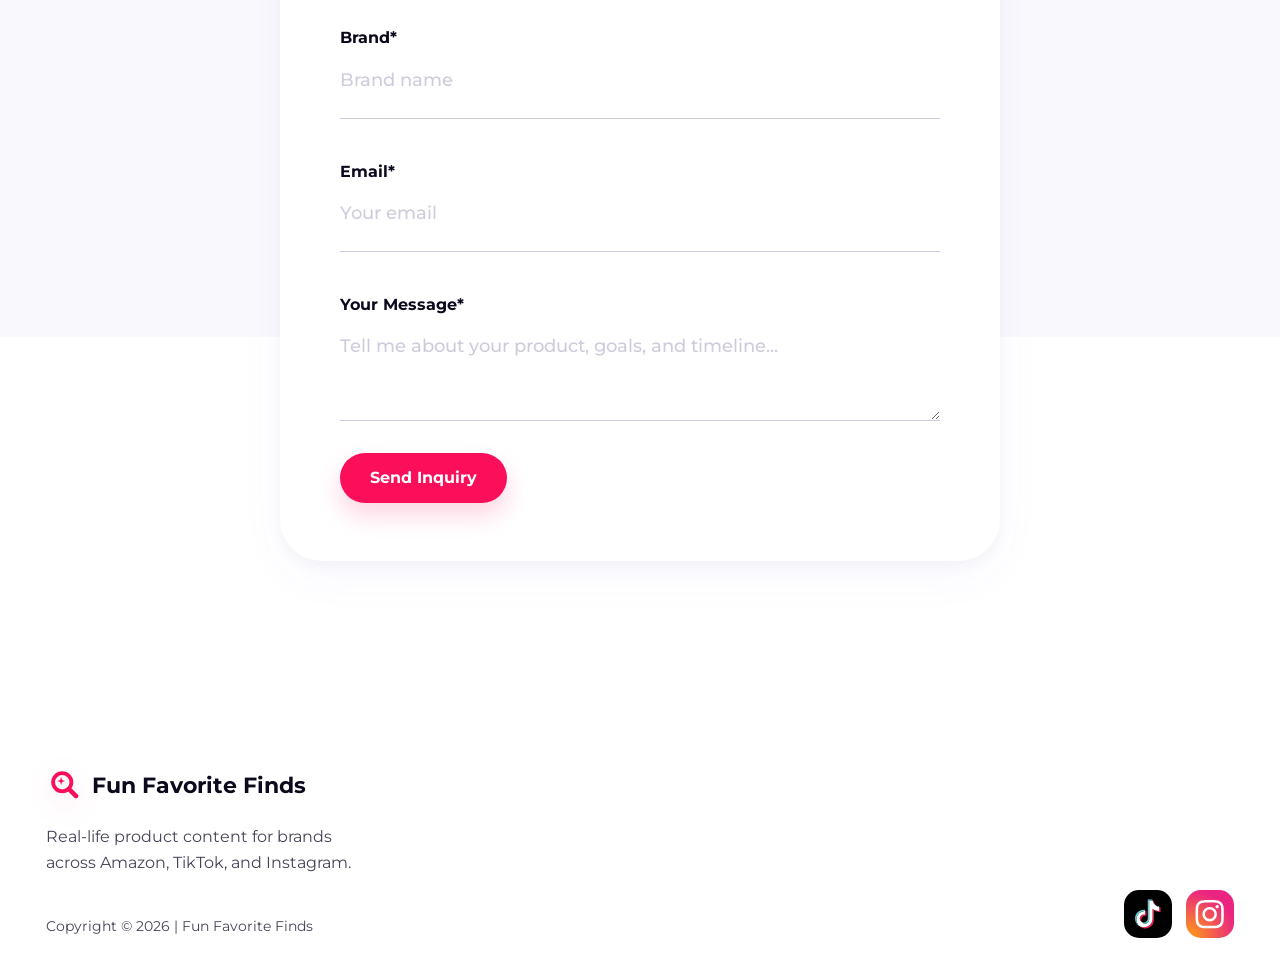
==== commit a6fcc4fd: "v5" ====
--- a/docs/index.html
+++ b/docs/index.html
@@ -14,17 +14,8 @@
   <script>
     (() => {
       try {
-        const params = new URLSearchParams(window.location.search || "");
-        if (params.get("captureStatic") === "true") {
+        if (new URLSearchParams(window.location.search || "").get("captureStatic") === "true") {
           document.documentElement.dataset.captureStatic = "true";
-        }
-        const colors = params.get("colors");
-        if (/^[0-5]$/.test(colors || "")) {
-          document.documentElement.dataset.theme = colors;
-        }
-        const fonts = params.get("fonts");
-        if (/^[0-5]$/.test(fonts || "")) {
-          document.documentElement.dataset.fonts = fonts;
         }
         if (!window.matchMedia("(prefers-reduced-motion: reduce)").matches) {
           document.documentElement.classList.add("ix-ready");
@@ -182,13 +173,13 @@
             </div>
             <p class="package-label">Starter</p>
             <h3>Single Video</h3>
-            <strong>$70</strong>
-            <p class="package-copy">1 short-form video to showcase your product and test a content angle.</p>
+            <strong>$49</strong>
+            <p class="package-copy">1 short-form video to test a product angle or create a quick social asset.</p>
             <ul class="package-list">
               <li>1 short-form vertical video</li>
-              <li>Product demo or everyday use concept</li>
+              <li>Product demo or everyday-use concept</li>
               <li>Simple creator script or hook</li>
-              <li>Edited video ready for posting</li>
+              <li>Edited video ready to post</li>
               <li>Organic social usage</li>
             </ul>
           </article>
@@ -200,30 +191,30 @@
             </div>
             <p class="package-label">Monthly</p>
             <h3>10 Videos Per Month</h3>
-            <strong>$200</strong>
+            <strong>$395</strong>
             <p class="package-copy">A monthly content batch for brands that need consistent product content.</p>
             <ul class="package-list">
               <li>10 short-form vertical videos</li>
-              <li>Multiple hooks and angles</li>
-              <li>Everyday use or voiceover clips</li>
-              <li>Edited videos ready for posting</li>
+              <li>Multiple hooks and content angles</li>
+              <li>Product demos, everyday use, or voiceover clips</li>
+              <li>Edited videos ready to post</li>
               <li>Monthly batch delivery</li>
             </ul>
           </article>
           <article class="package-card">
             <div class="package-visual" aria-hidden="true">
-              <span>40</span>
+              <span>25</span>
               <small>/ month</small>
             </div>
             <p class="package-label">Growth</p>
-            <h3>40 Videos Per Month</h3>
-            <strong>$485</strong>
-            <p class="package-copy">A higher-volume content package for brands that want to test and scale content.</p>
+            <h3>25 Videos Per Month</h3>
+            <strong>$695</strong>
+            <p class="package-copy">A higher-volume package for brands that want more content to test and scale.</p>
             <ul class="package-list">
-              <li>40 short-form vertical videos</li>
+              <li>25 short-form vertical videos</li>
               <li>High-volume concept variation</li>
-              <li>Demo, everyday, and testimonial-style clips</li>
-              <li>Edited videos ready for posting</li>
+              <li>Product demos, everyday use, and testimonial-style clips</li>
+              <li>Edited videos ready to post</li>
               <li>Priority monthly production schedule</li>
             </ul>
           </article>
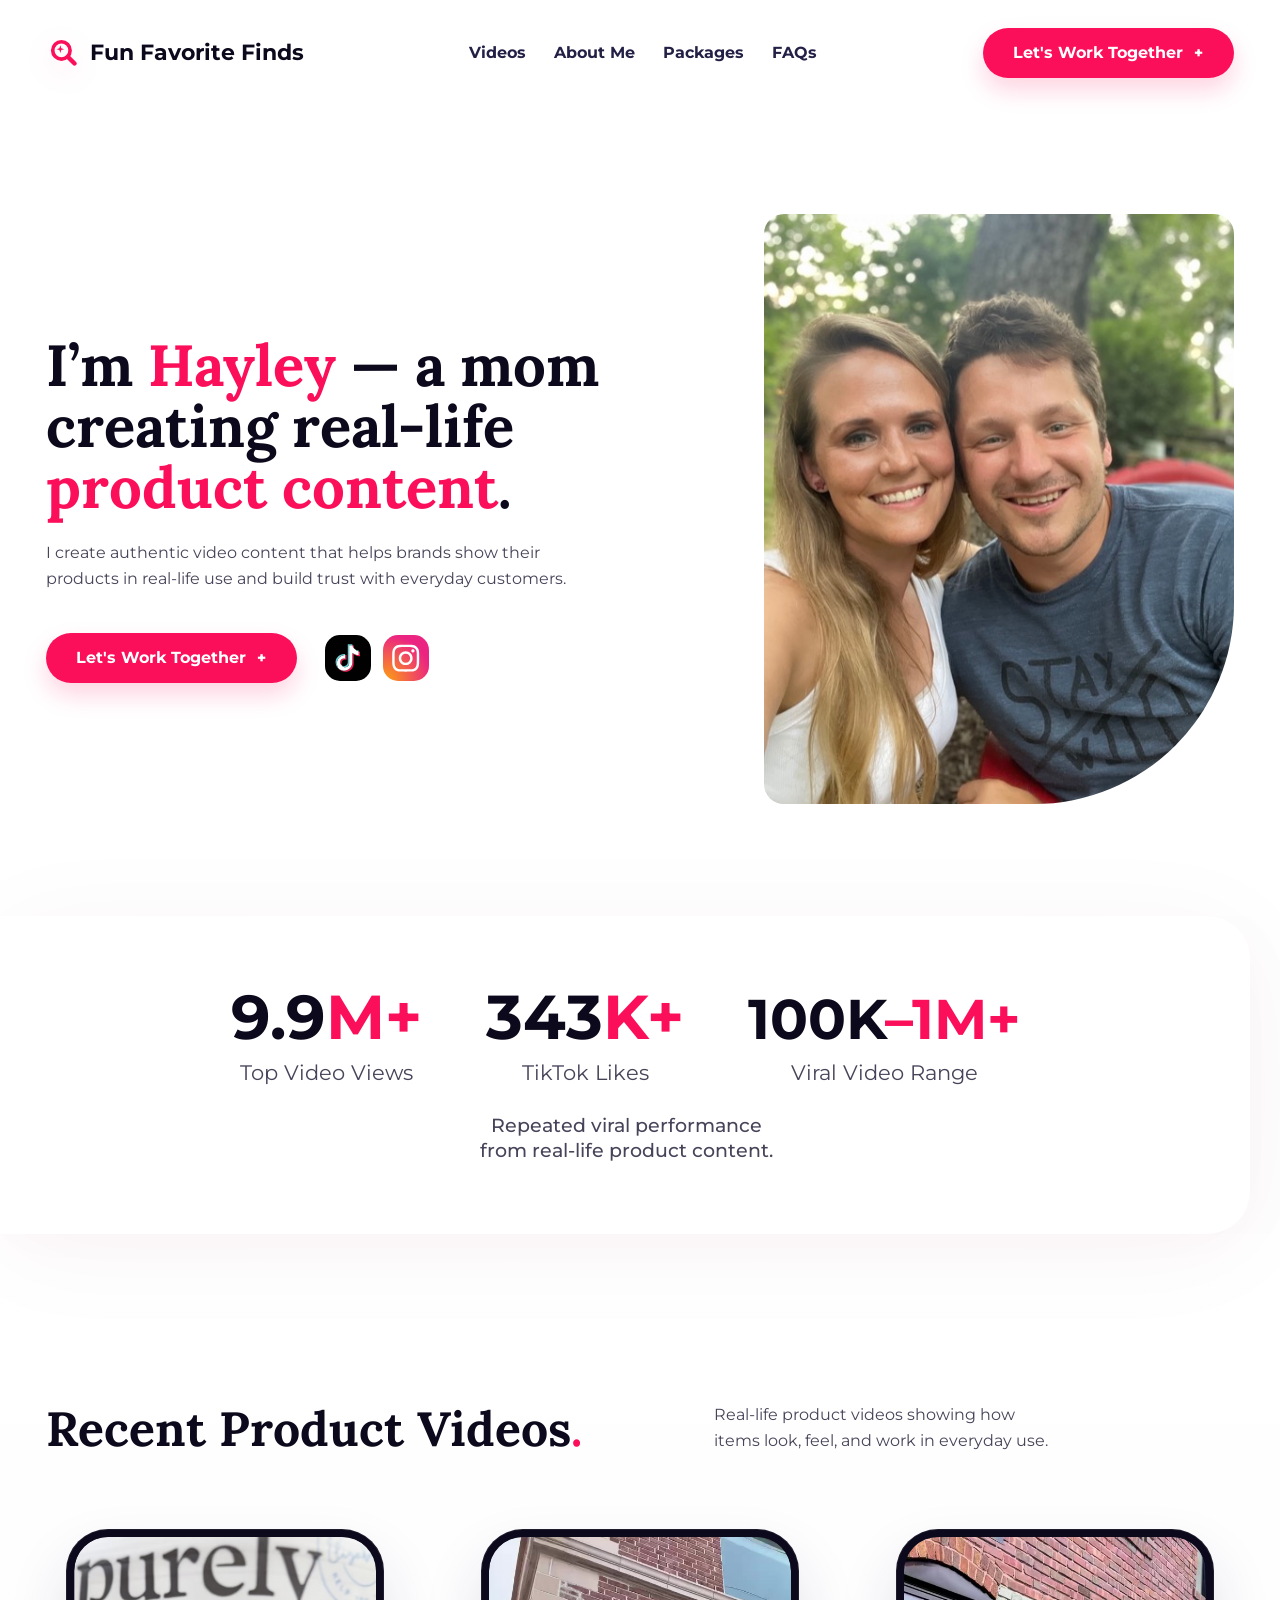
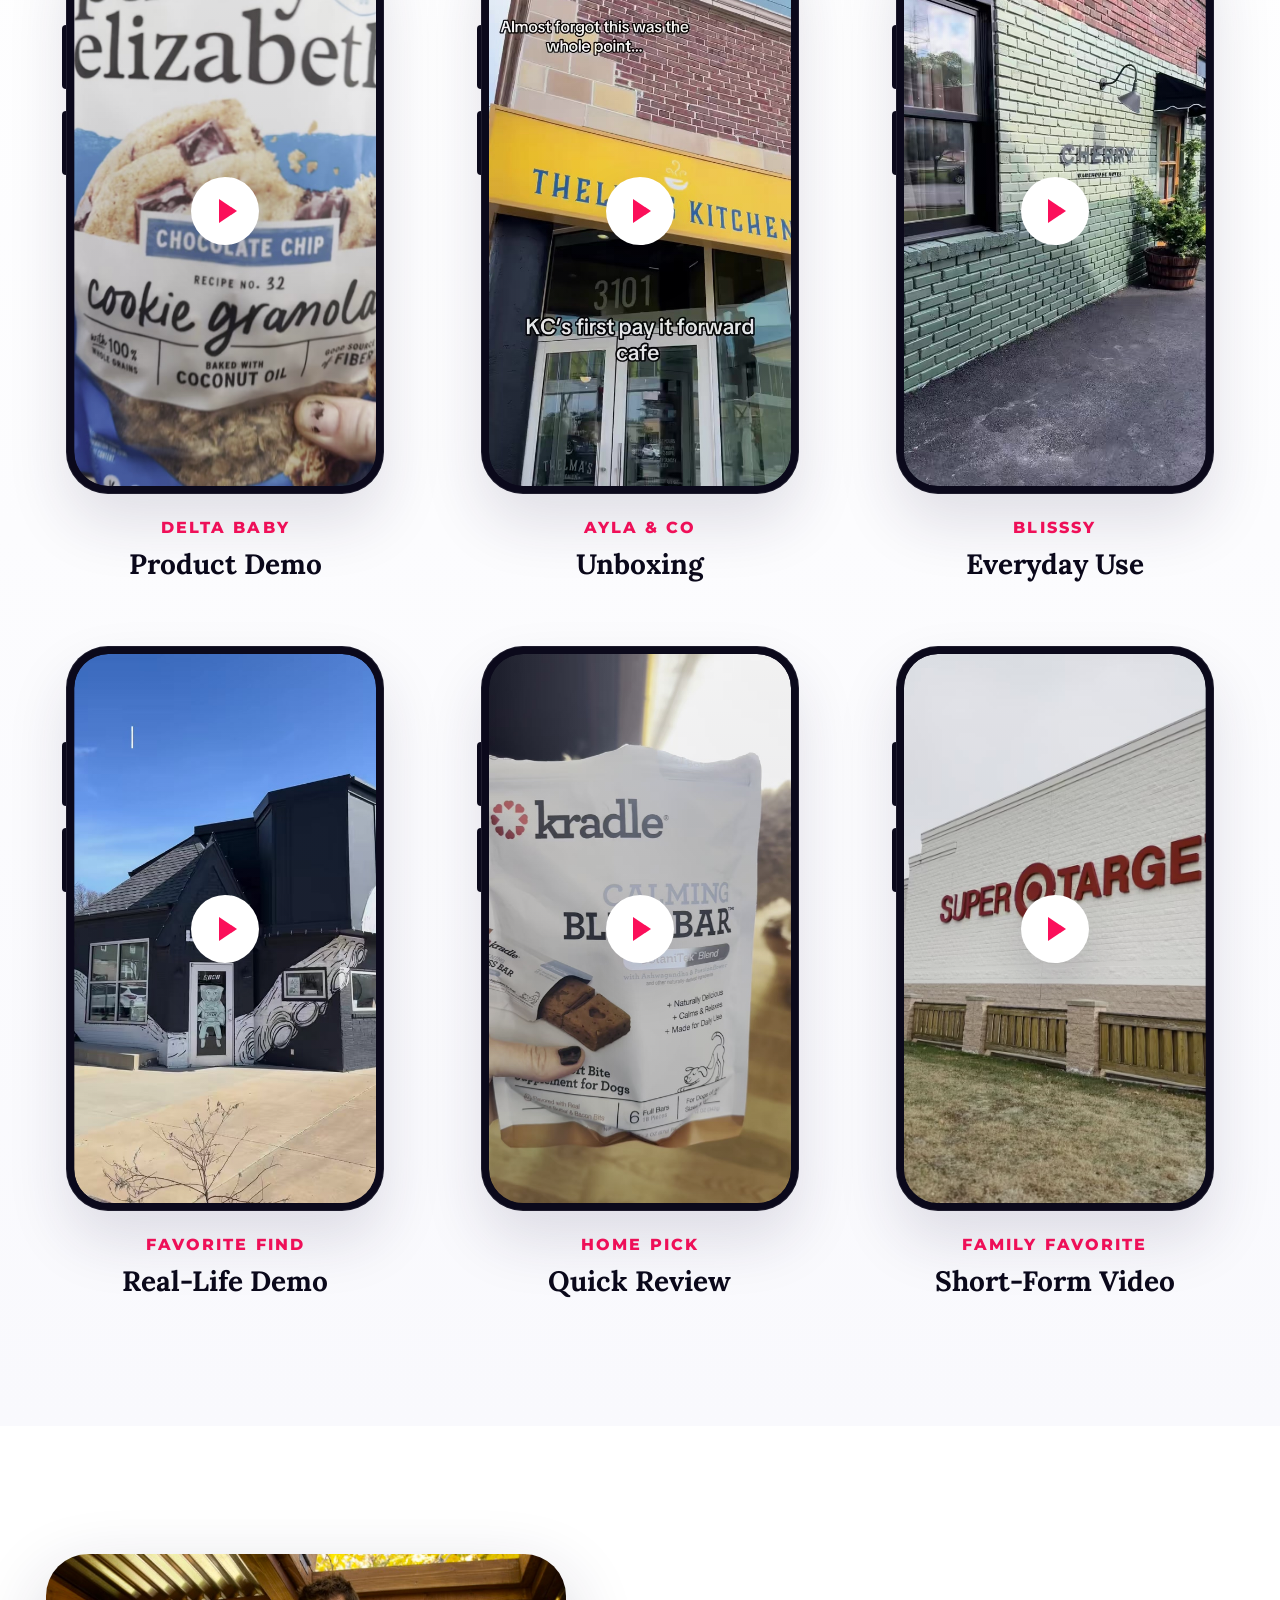
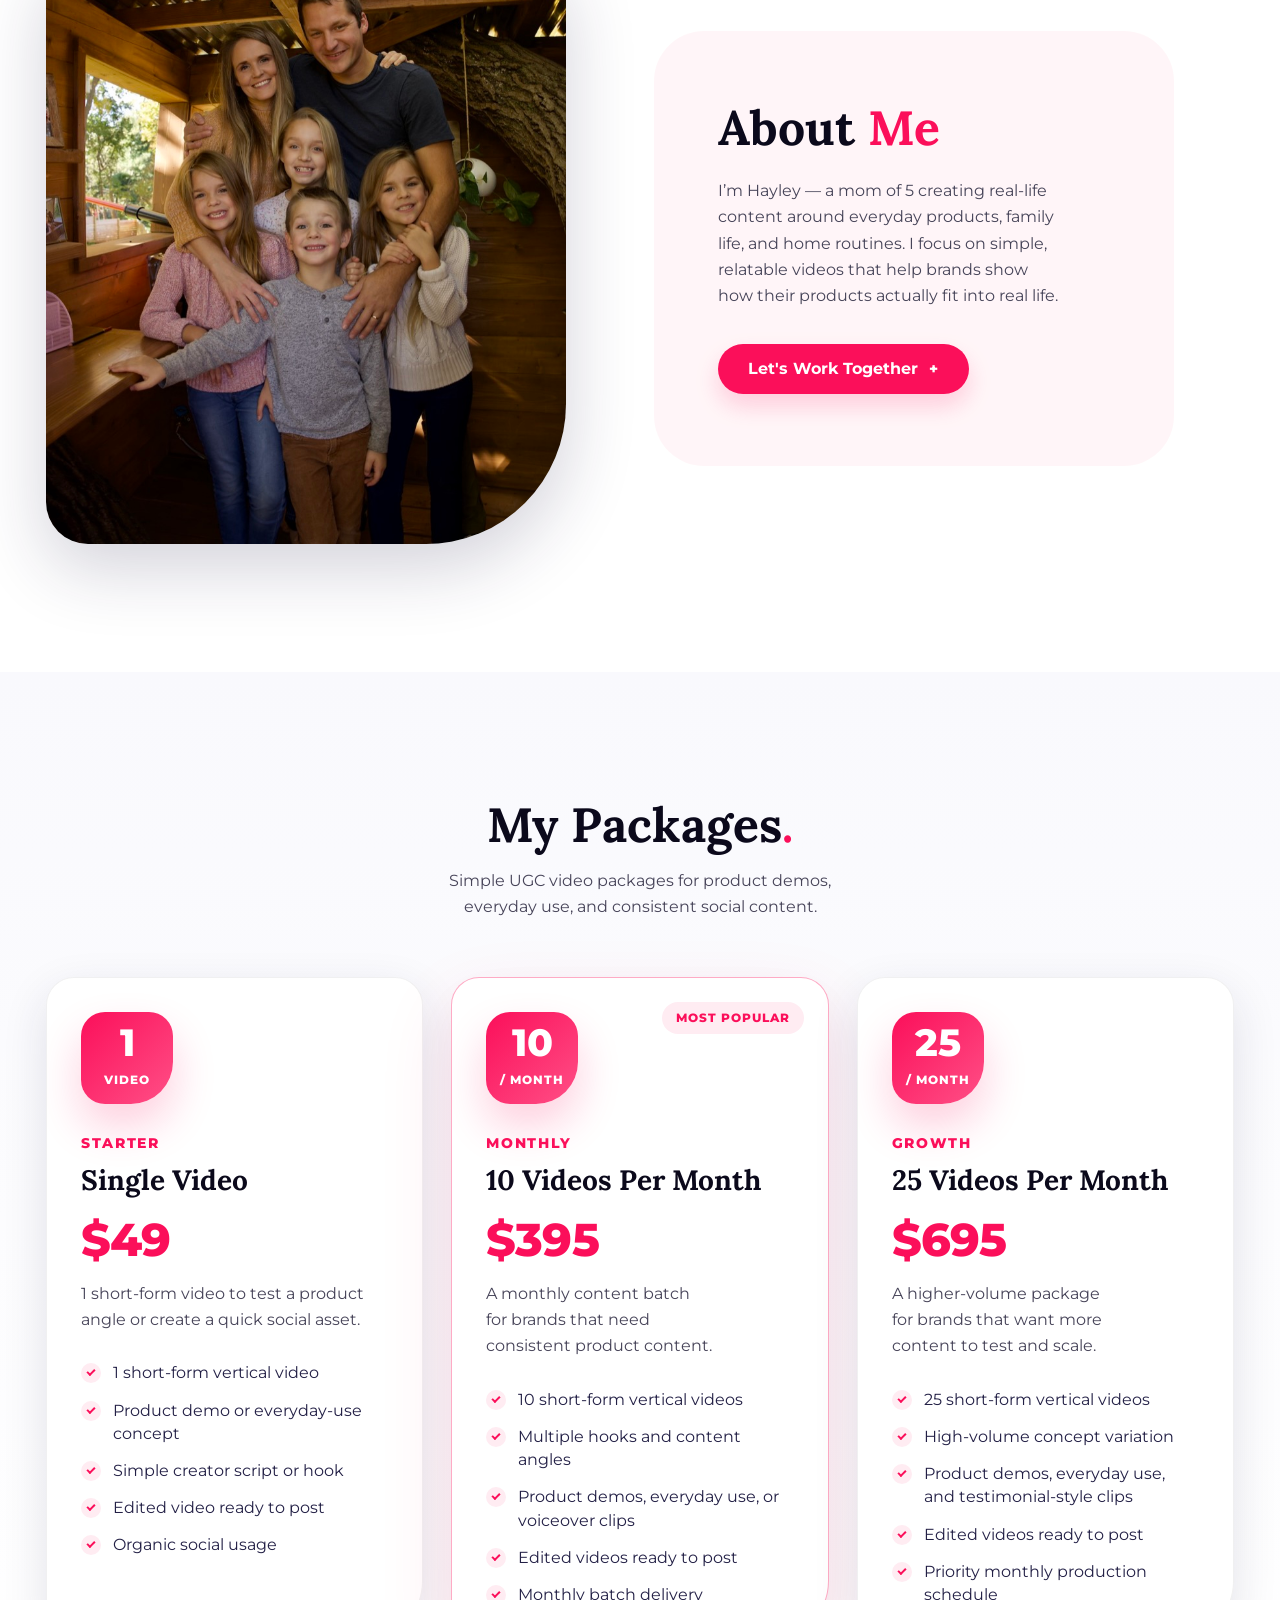
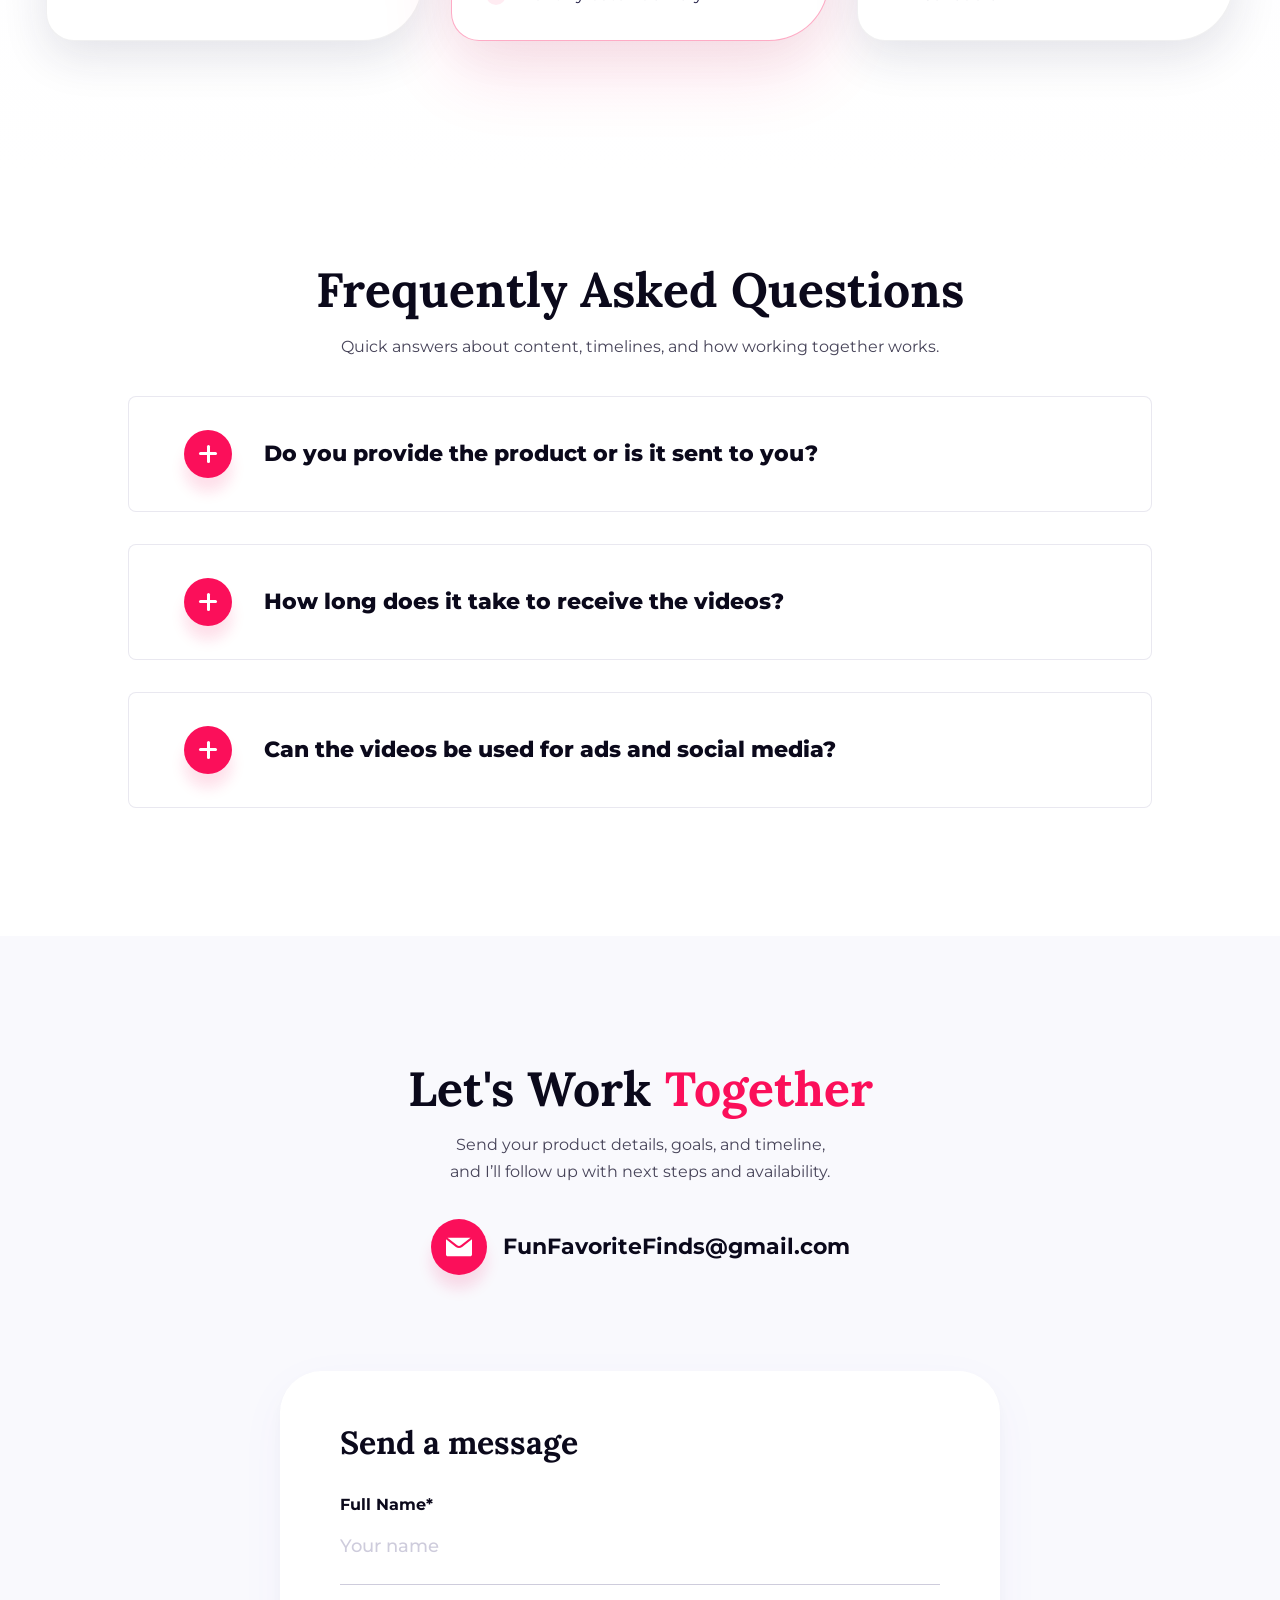
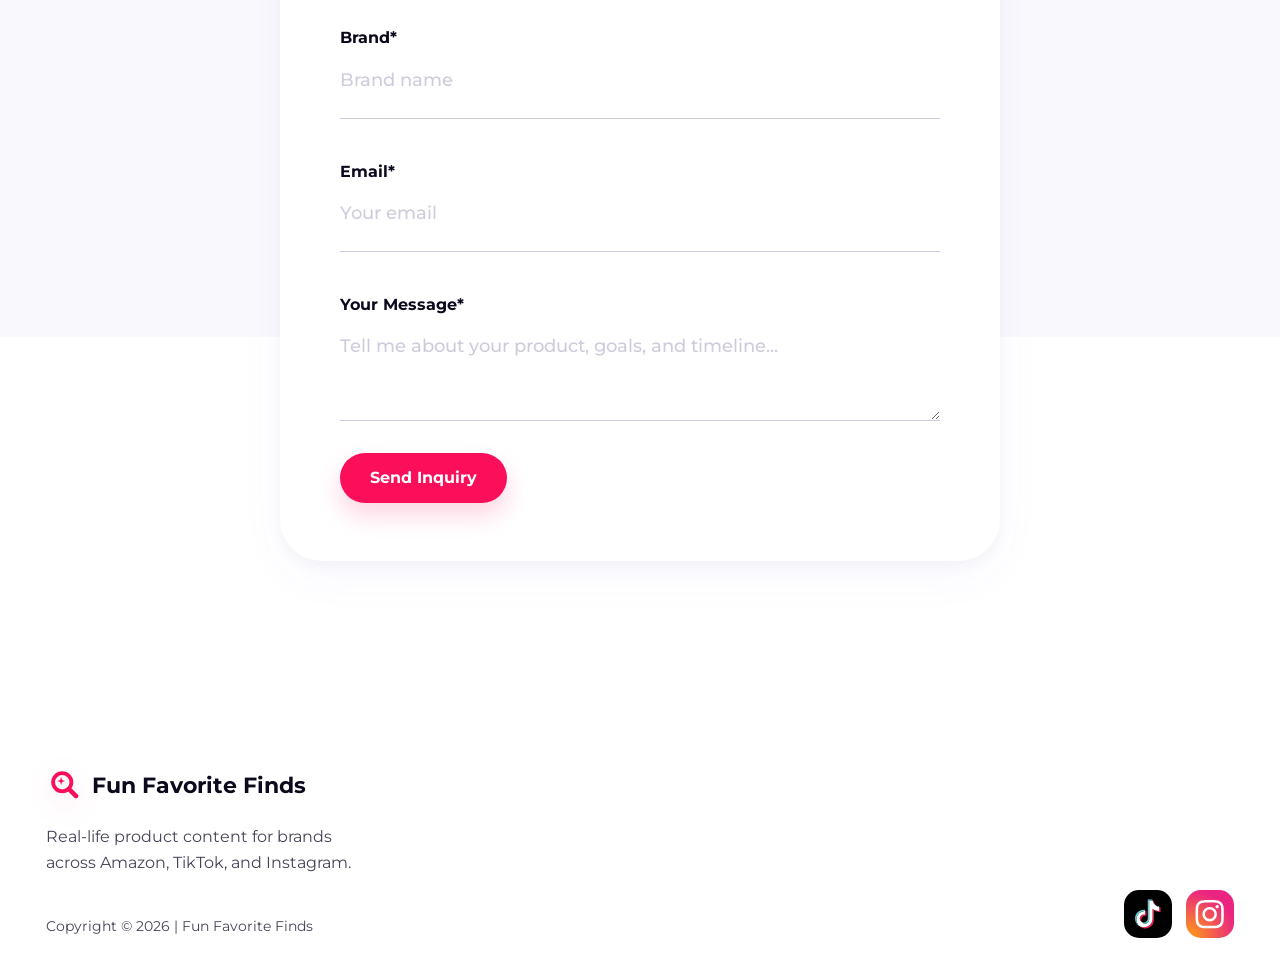
==== commit 68cb952c: "v56" ====
--- a/docs/index.html
+++ b/docs/index.html
@@ -3,12 +3,19 @@
 <head>
   <meta charset="UTF-8">
   <meta name="viewport" content="width=device-width, initial-scale=1.0">
-  <title>Fun Favorite Finds - UGC Portfolio</title>
-  <meta name="description" content="Fun Favorite Finds is a UGC portfolio for product demos, lifestyle clips, and creator-led social content.">
-  <meta property="og:title" content="Fun Favorite Finds - UGC Portfolio">
-  <meta property="og:description" content="Product demos, lifestyle clips, and creator-led social content from Fun Favorite Finds.">
+  <title>Fun Favorite Finds | Amazon Influencer & UGC Creator</title>
+  <meta name="description" content="Fun Favorite Finds creates real-life UGC product videos for Amazon, TikTok, and Instagram brands, including demos, everyday-use clips, and social content.">
+  <link rel="canonical" href="https://funfavoritefinds.com/">
+  <meta name="robots" content="index, follow">
+  <meta property="og:title" content="Fun Favorite Finds | Amazon Influencer & UGC Creator">
+  <meta property="og:description" content="Real-life product videos for Amazon, TikTok, and Instagram brands by Hayley, a Kansas City mom and UGC creator.">
   <meta property="og:type" content="website">
-  <meta property="og:image" content="assets/images/hero-hayley-v2-p-1200.jpeg">
+  <meta property="og:url" content="https://funfavoritefinds.com/">
+  <meta property="og:image" content="https://funfavoritefinds.com/assets/images/hero-hayley-v2-p-1200.jpeg">
+  <meta name="twitter:card" content="summary_large_image">
+  <meta name="twitter:title" content="Fun Favorite Finds | Amazon Influencer & UGC Creator">
+  <meta name="twitter:description" content="Real-life UGC product videos for Amazon, TikTok, and Instagram brands.">
+  <meta name="twitter:image" content="https://funfavoritefinds.com/assets/images/hero-hayley-v2-p-1200.jpeg">
   <link rel="icon" href="assets/svgs/favicon-influencer.svg" type="image/svg+xml">
   <link rel="apple-touch-icon" href="assets/svgs/webclip-influencer.svg">
   <script>
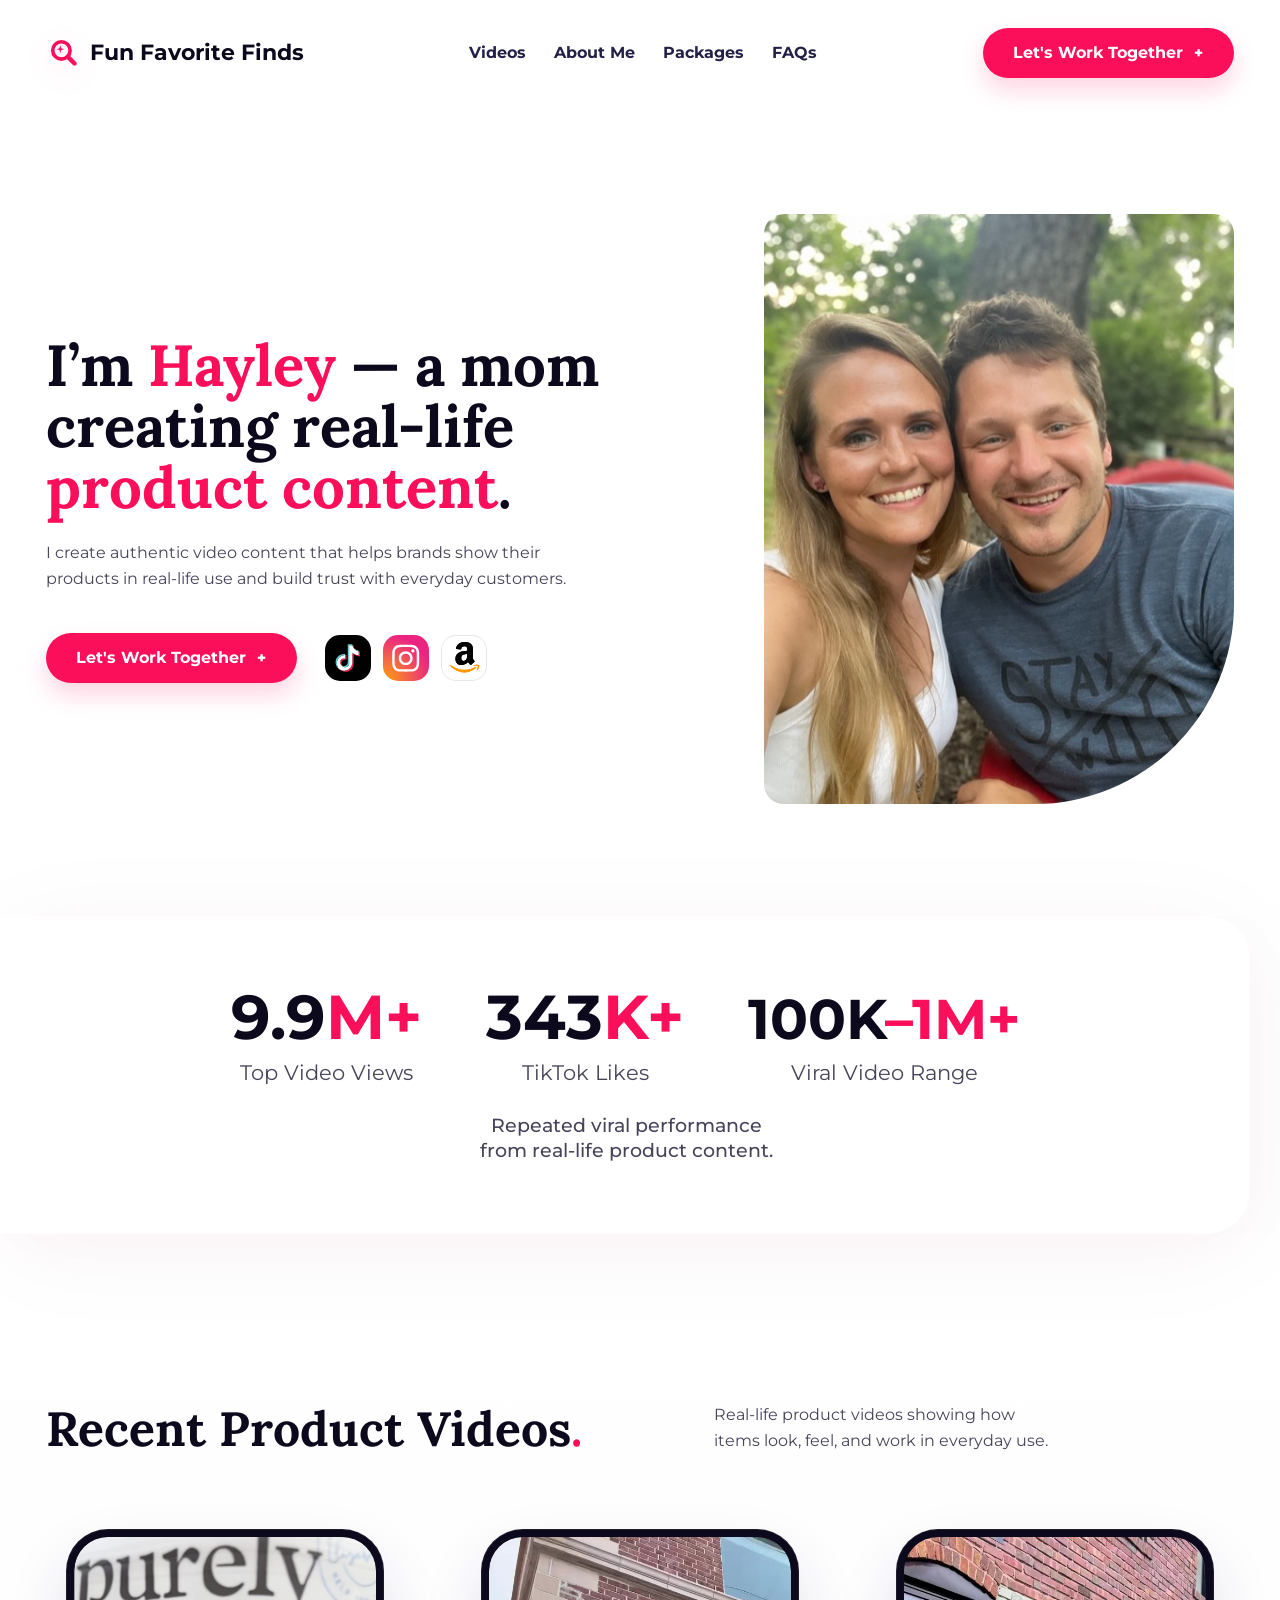
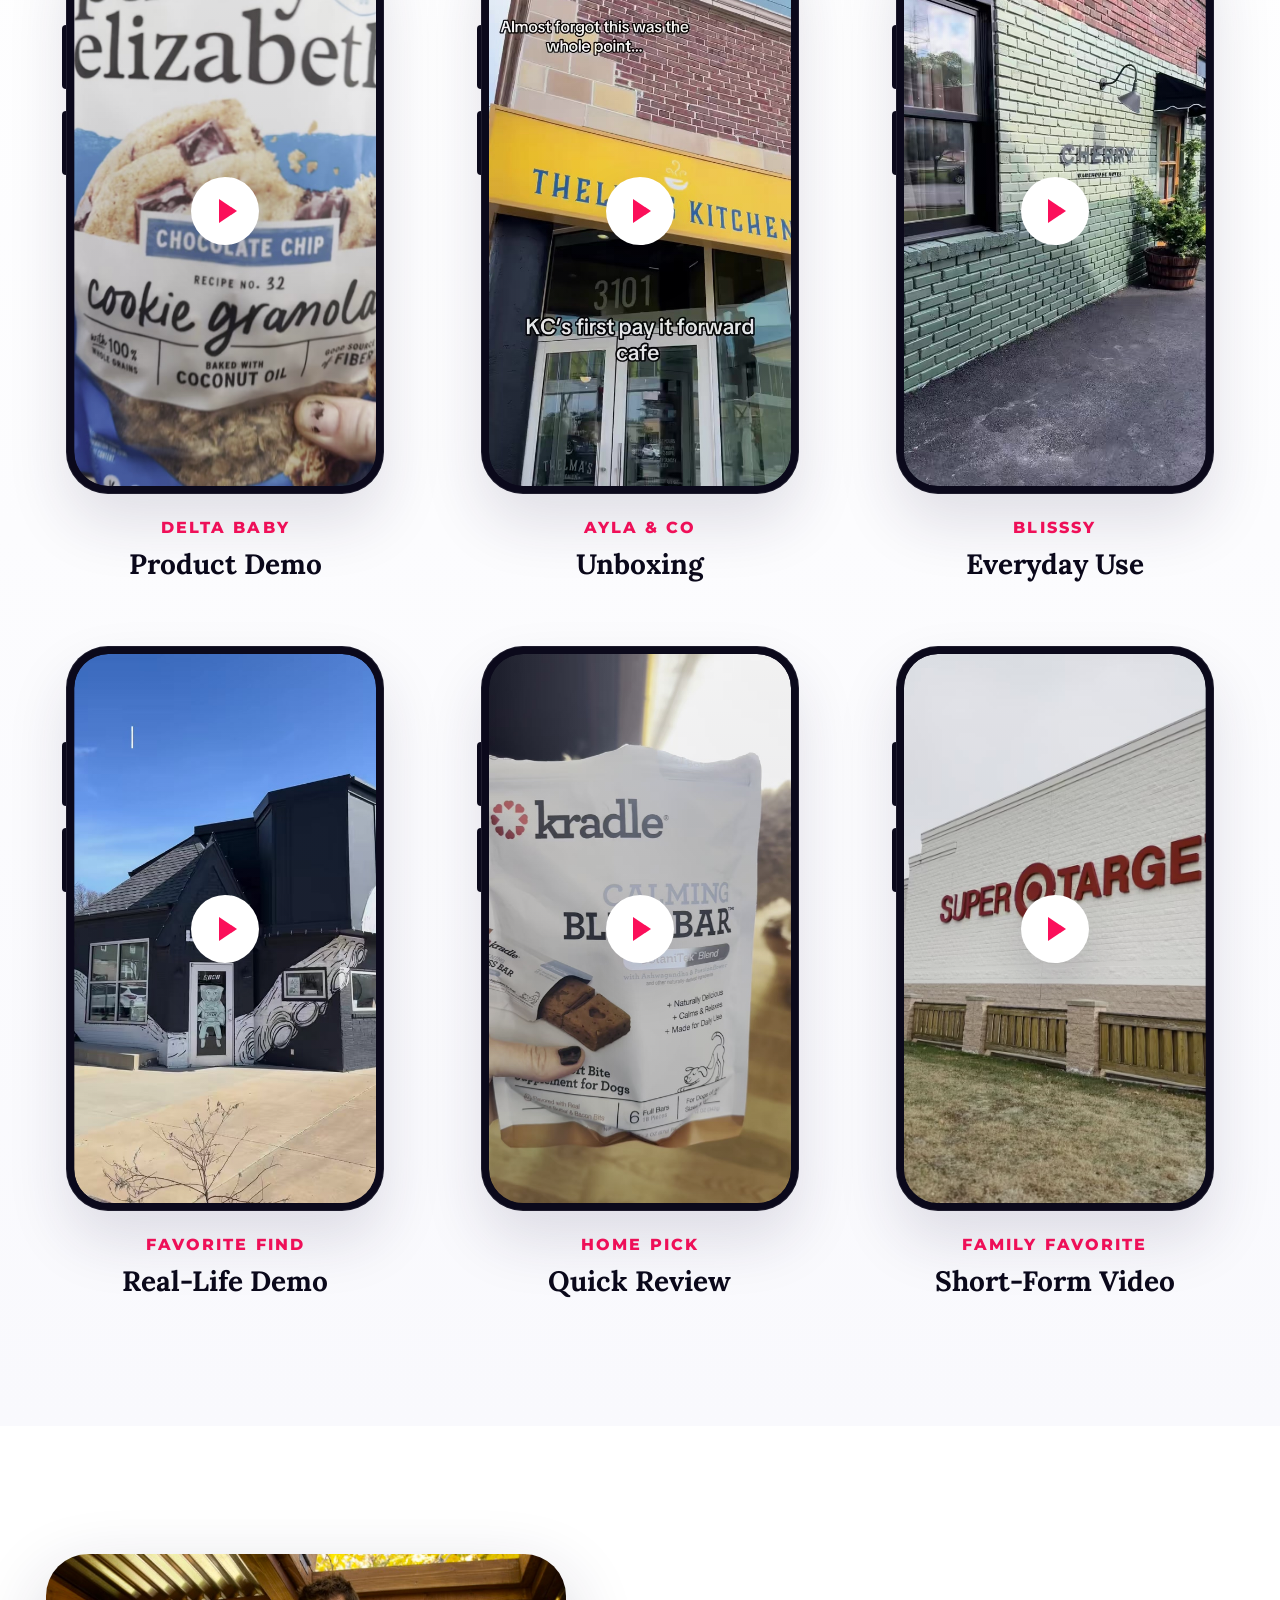
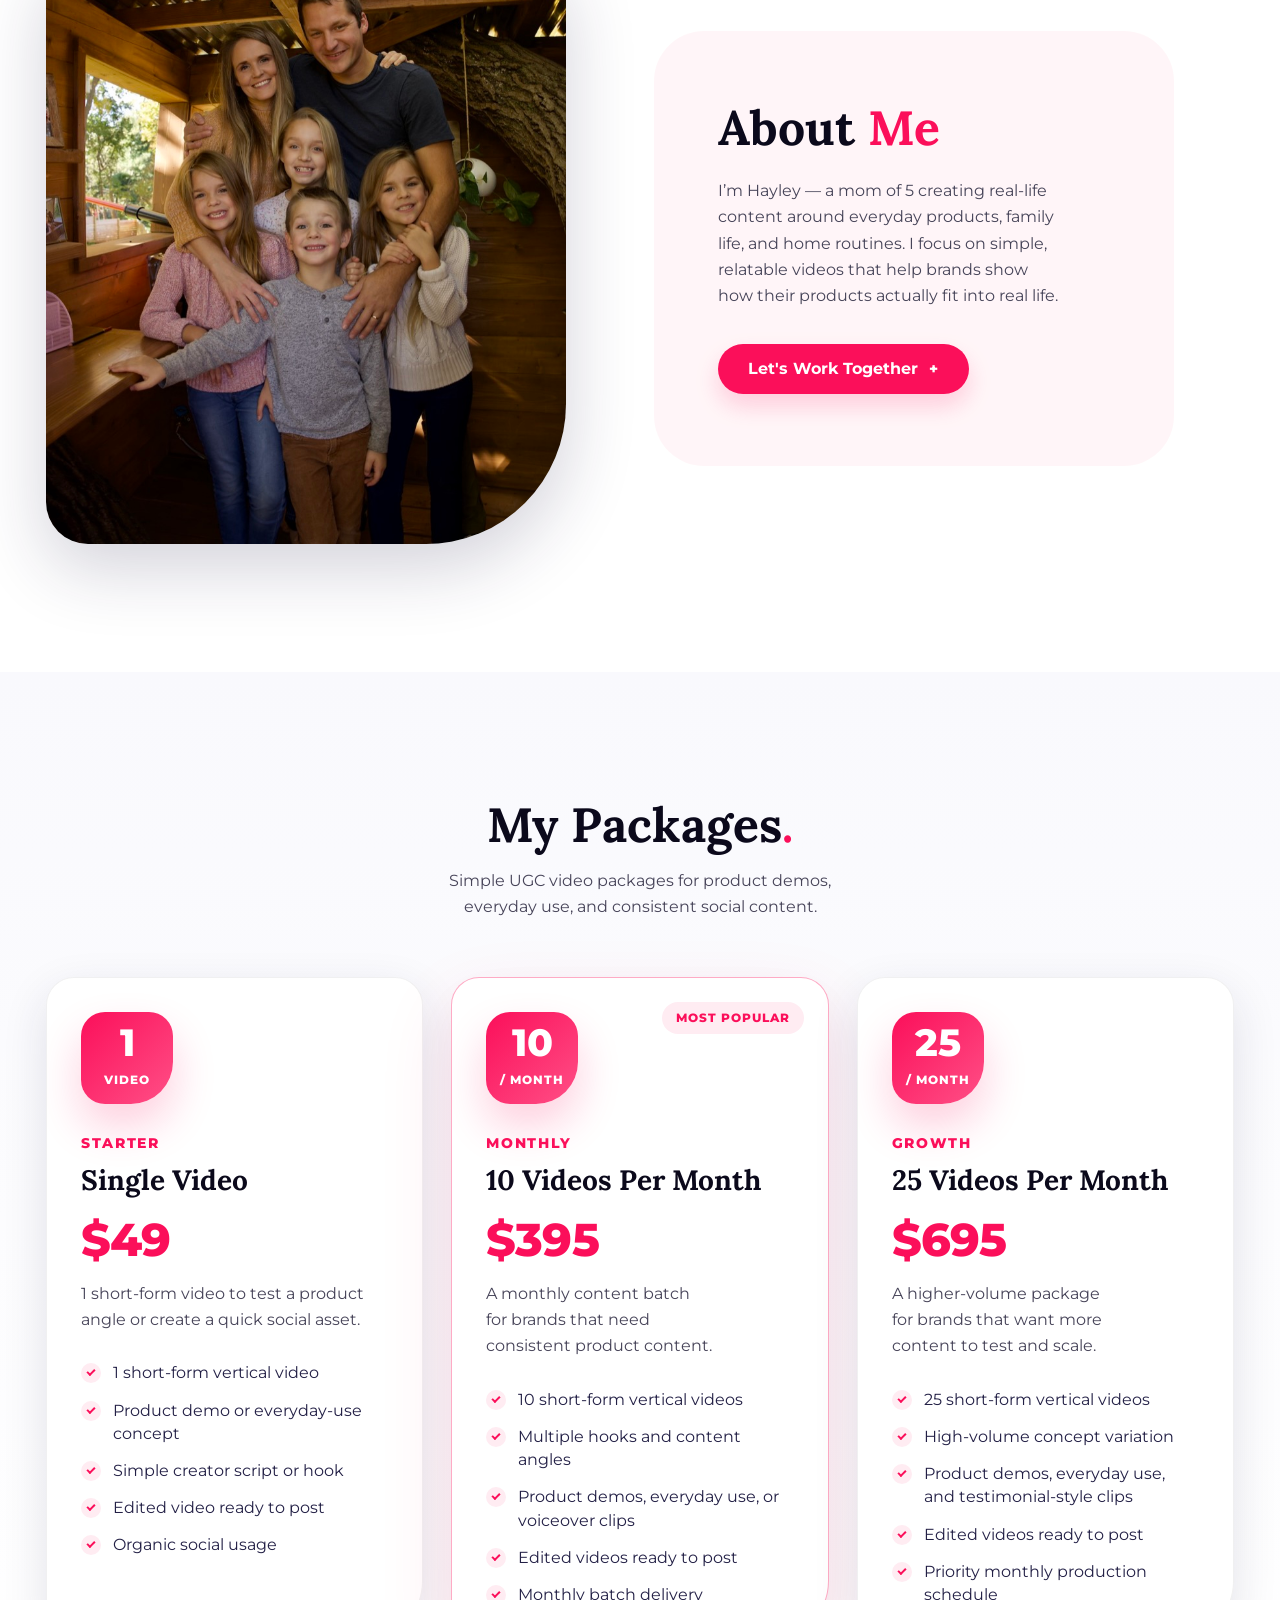
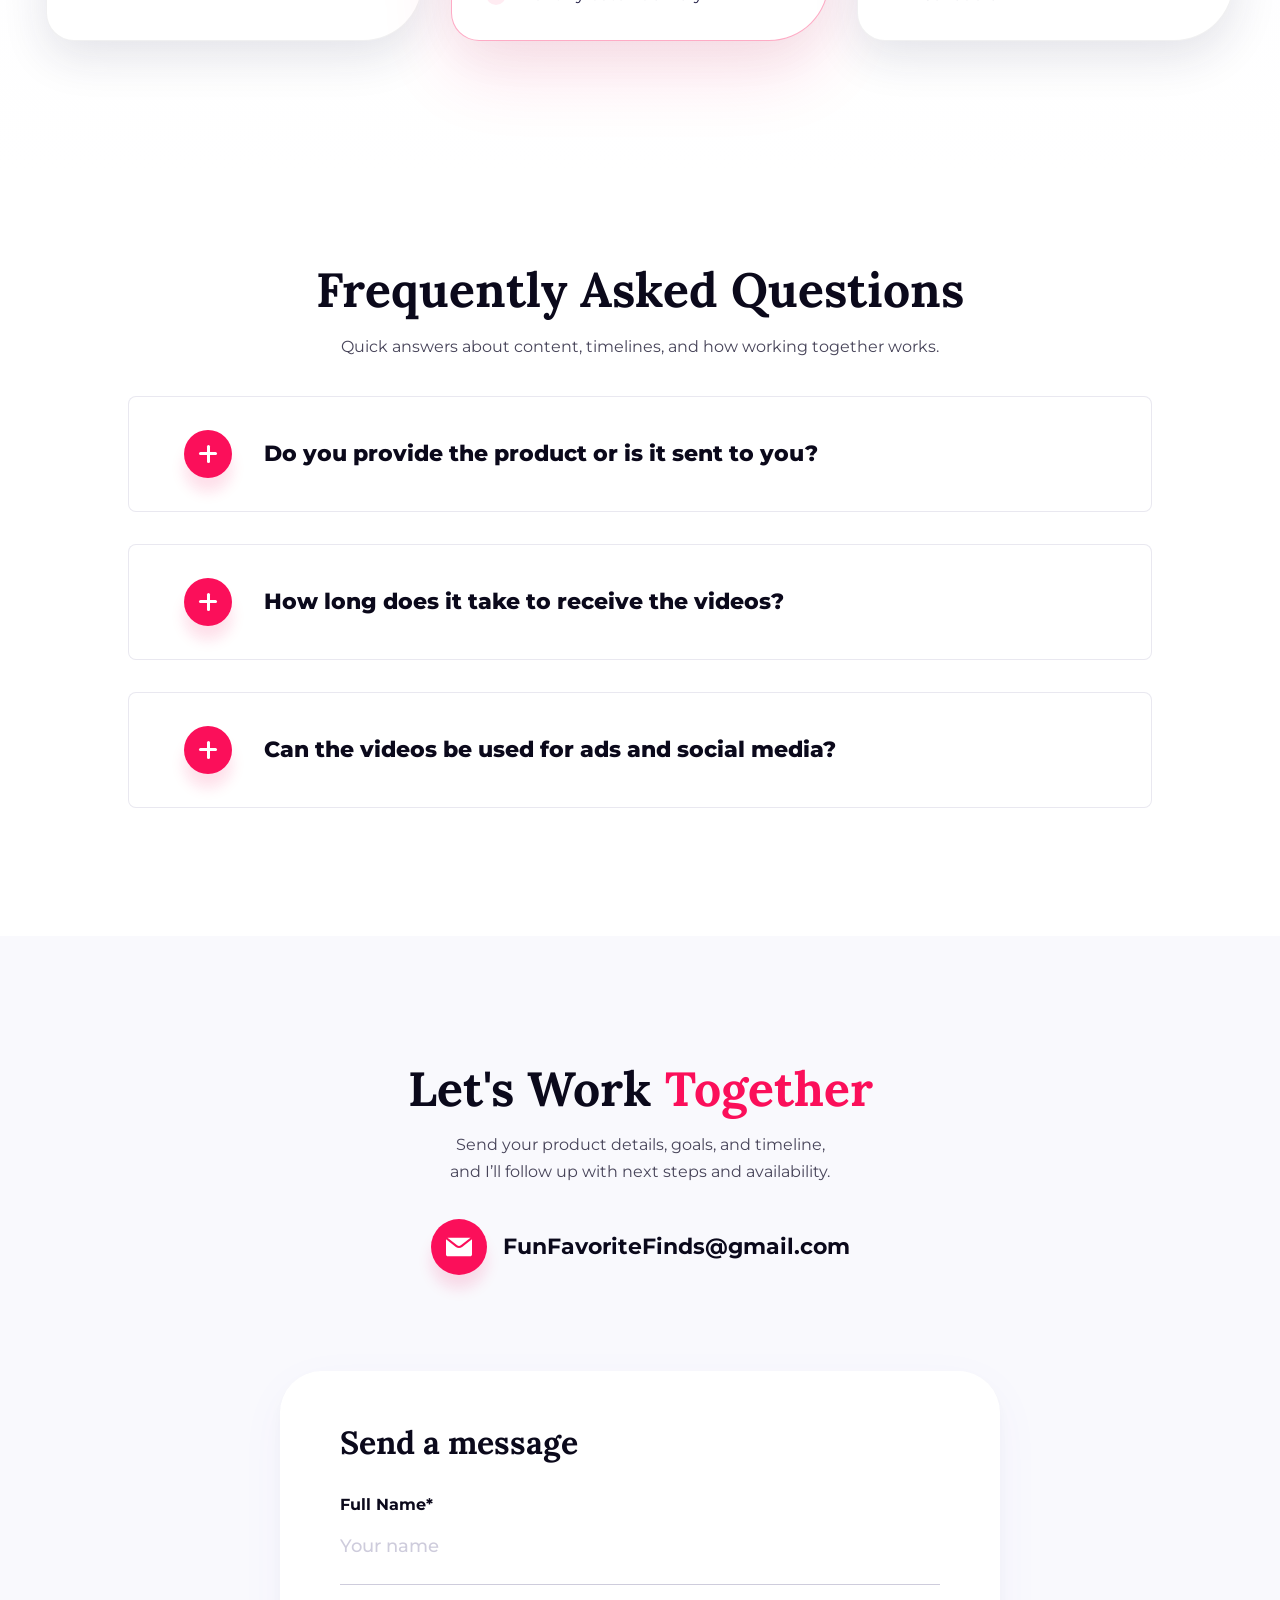
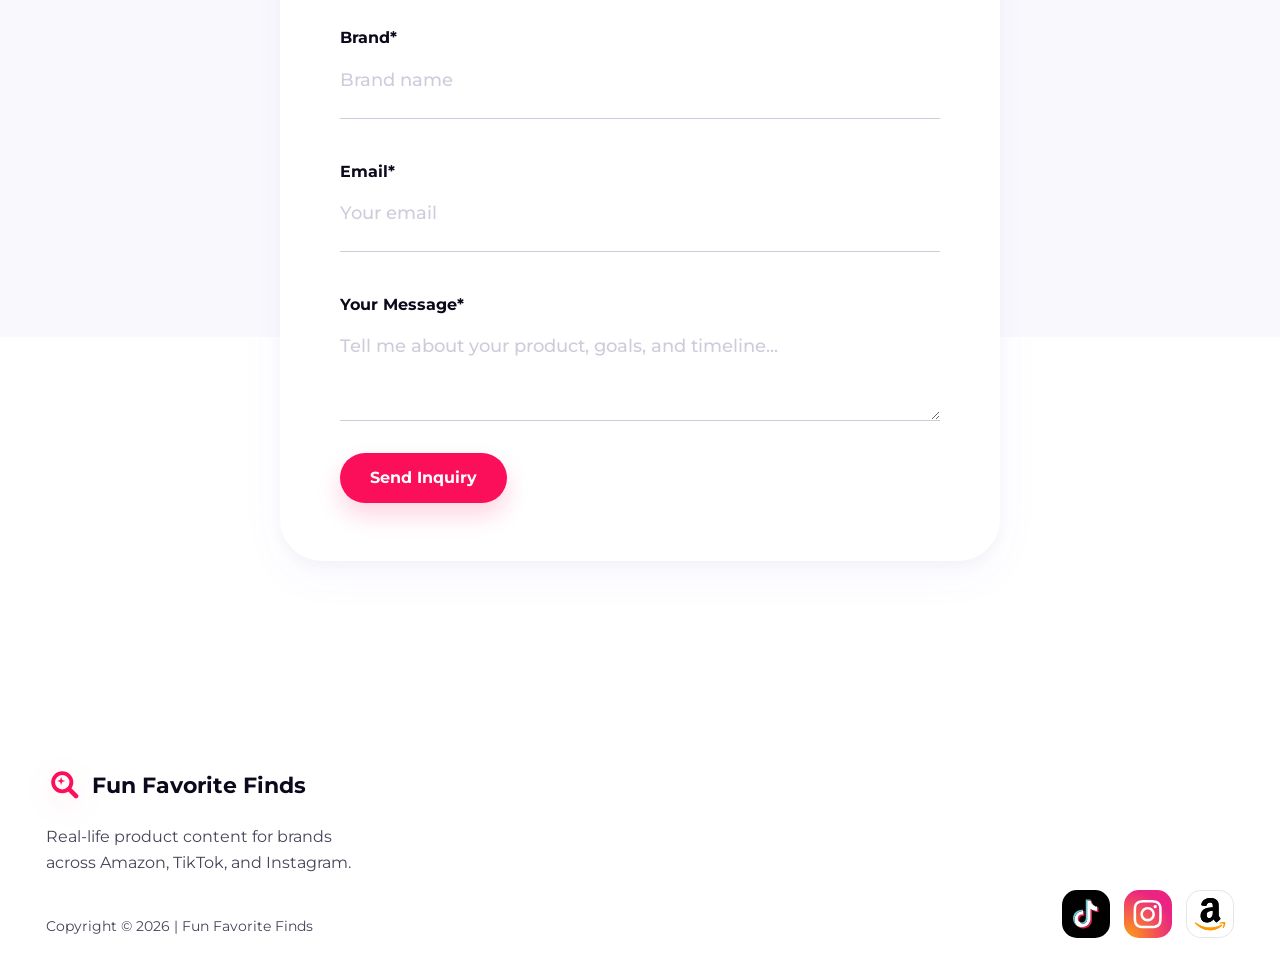
==== commit 2ef17320: "v5" ====
--- a/docs/index.html
+++ b/docs/index.html
@@ -68,6 +68,7 @@
             <div class="hero-social" aria-label="Social media links">
               <a href="https://www.tiktok.com/@funfavoritefinds" target="_blank" rel="noopener" aria-label="TikTok"><img src="assets/svgs/icon-social-media-journey-06-influencer.svg" alt=""></a>
               <a href="https://www.instagram.com/fun_favorite_finds" target="_blank" rel="noopener" aria-label="Instagram"><img src="assets/svgs/icon-social-media-journey-03-influencer.svg" alt=""></a>
+              <a class="social-link-amazon" href="https://a.co/d/09iWhEKk" target="_blank" rel="noopener" aria-label="Amazon"><img src="assets/svgs/icon-social-media-amazon.svg" alt=""></a>
             </div>
           </div>
         </div>
@@ -291,6 +292,7 @@
         <div class="footer-social">
           <a href="https://www.tiktok.com/@funfavoritefinds" target="_blank" rel="noopener" aria-label="TikTok"><img src="assets/svgs/icon-social-media-journey-06-influencer.svg" alt=""></a>
           <a href="https://www.instagram.com/fun_favorite_finds" target="_blank" rel="noopener" aria-label="Instagram"><img src="assets/svgs/icon-social-media-journey-03-influencer.svg" alt=""></a>
+          <a class="social-link-amazon" href="https://a.co/d/09iWhEKk" target="_blank" rel="noopener" aria-label="Amazon"><img src="assets/svgs/icon-social-media-amazon.svg" alt=""></a>
         </div>
       </div>
     </div>
